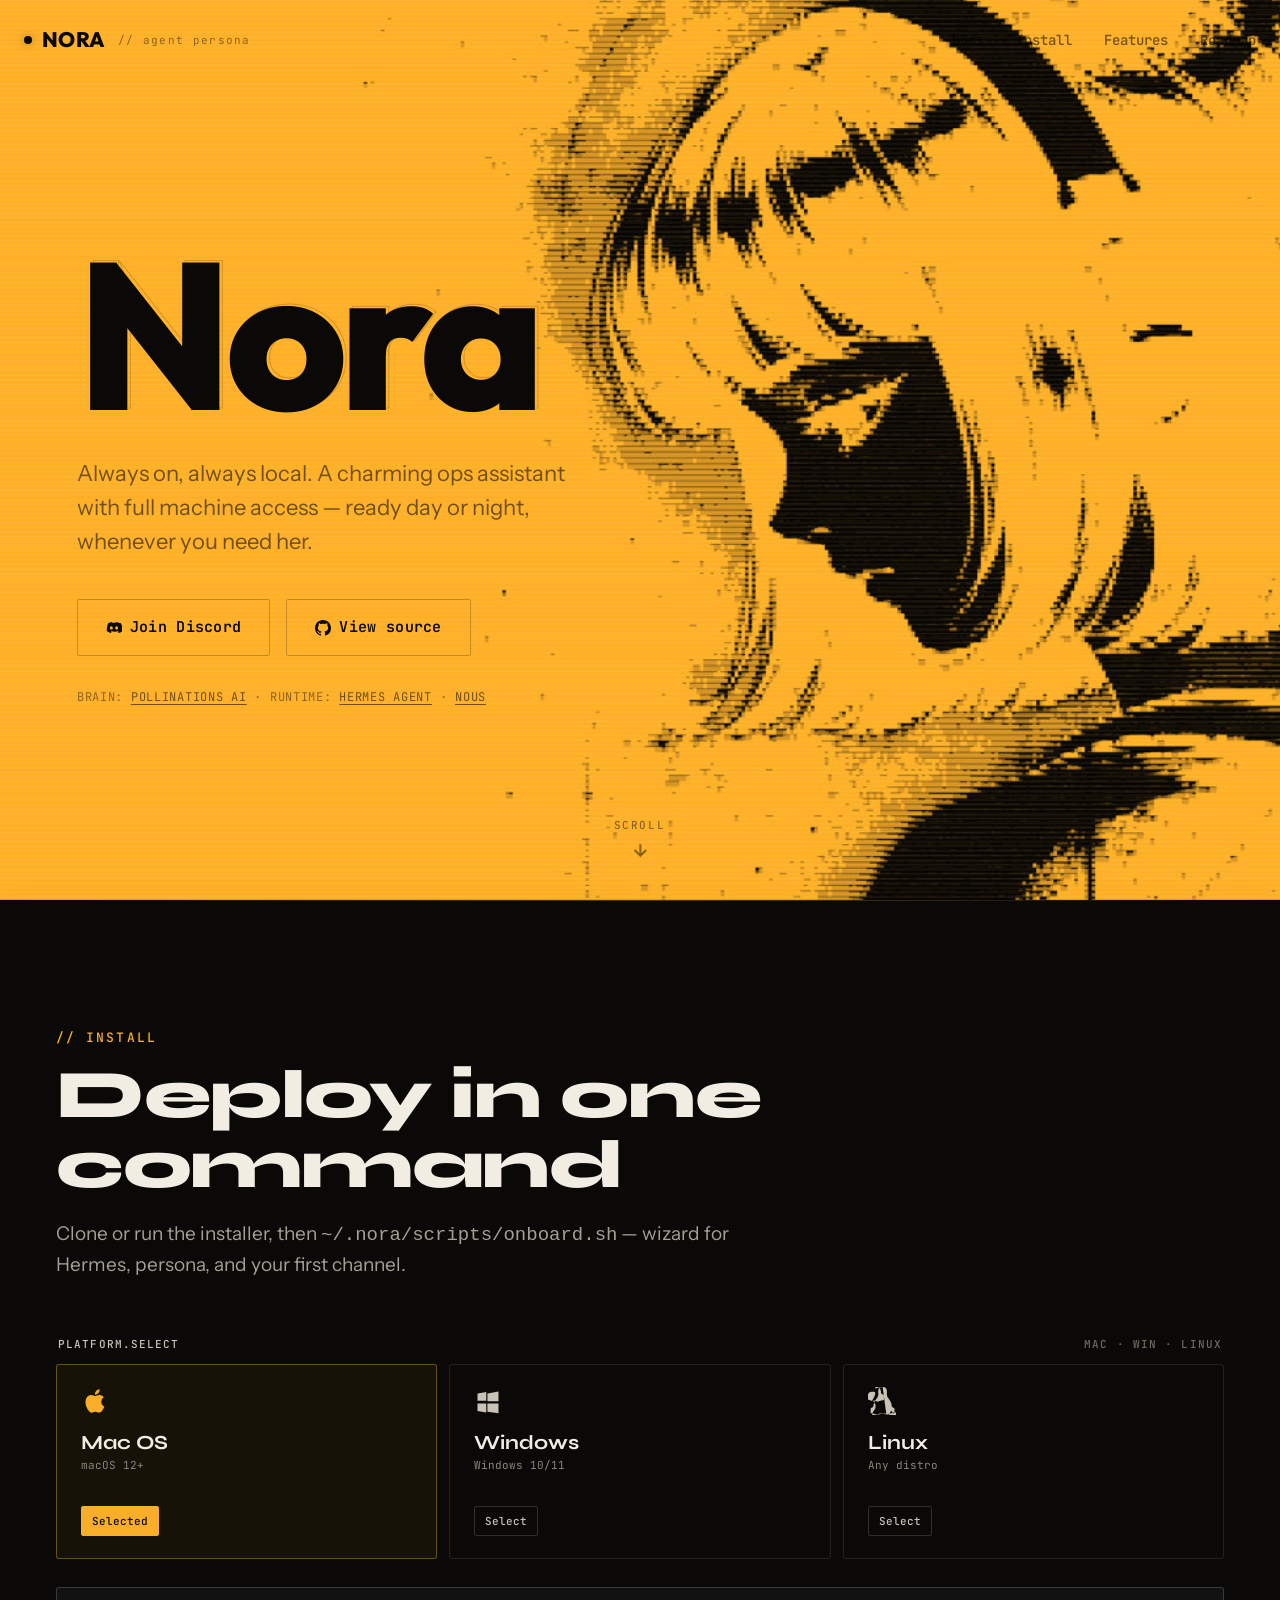
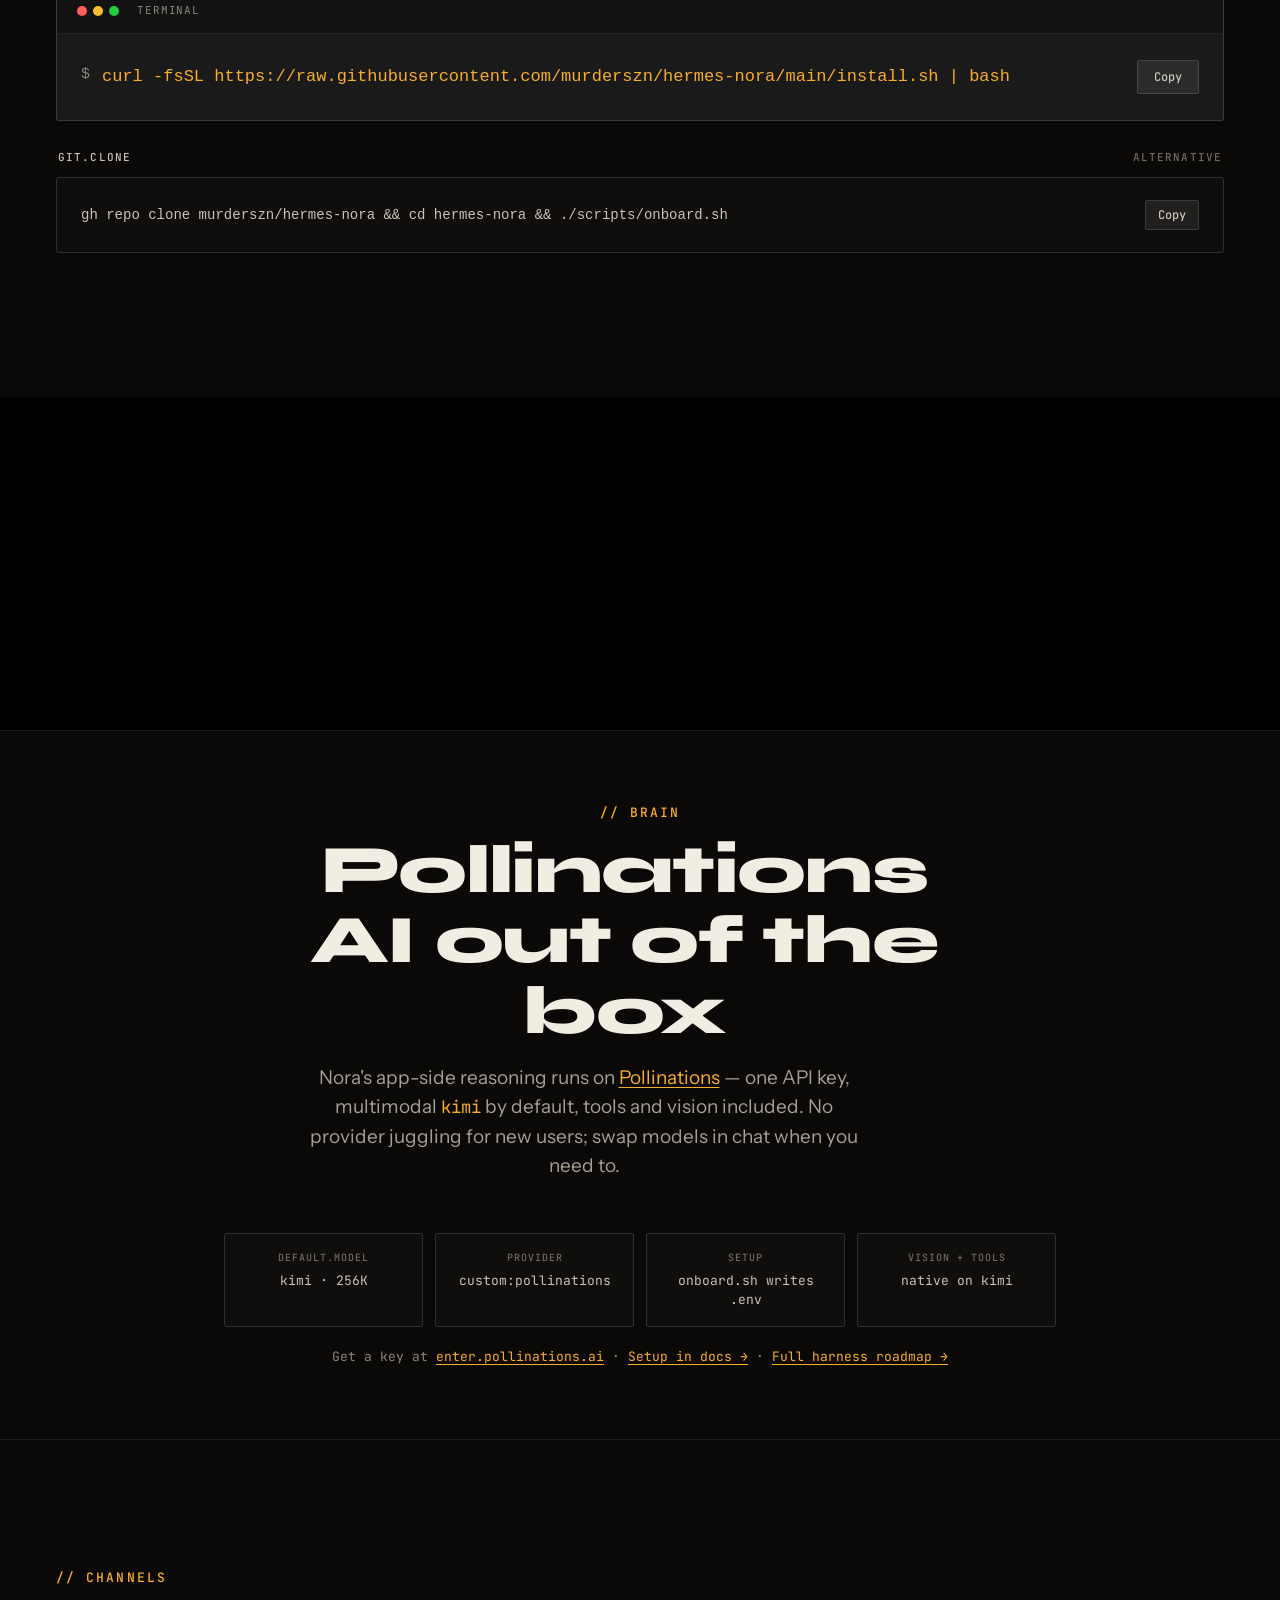
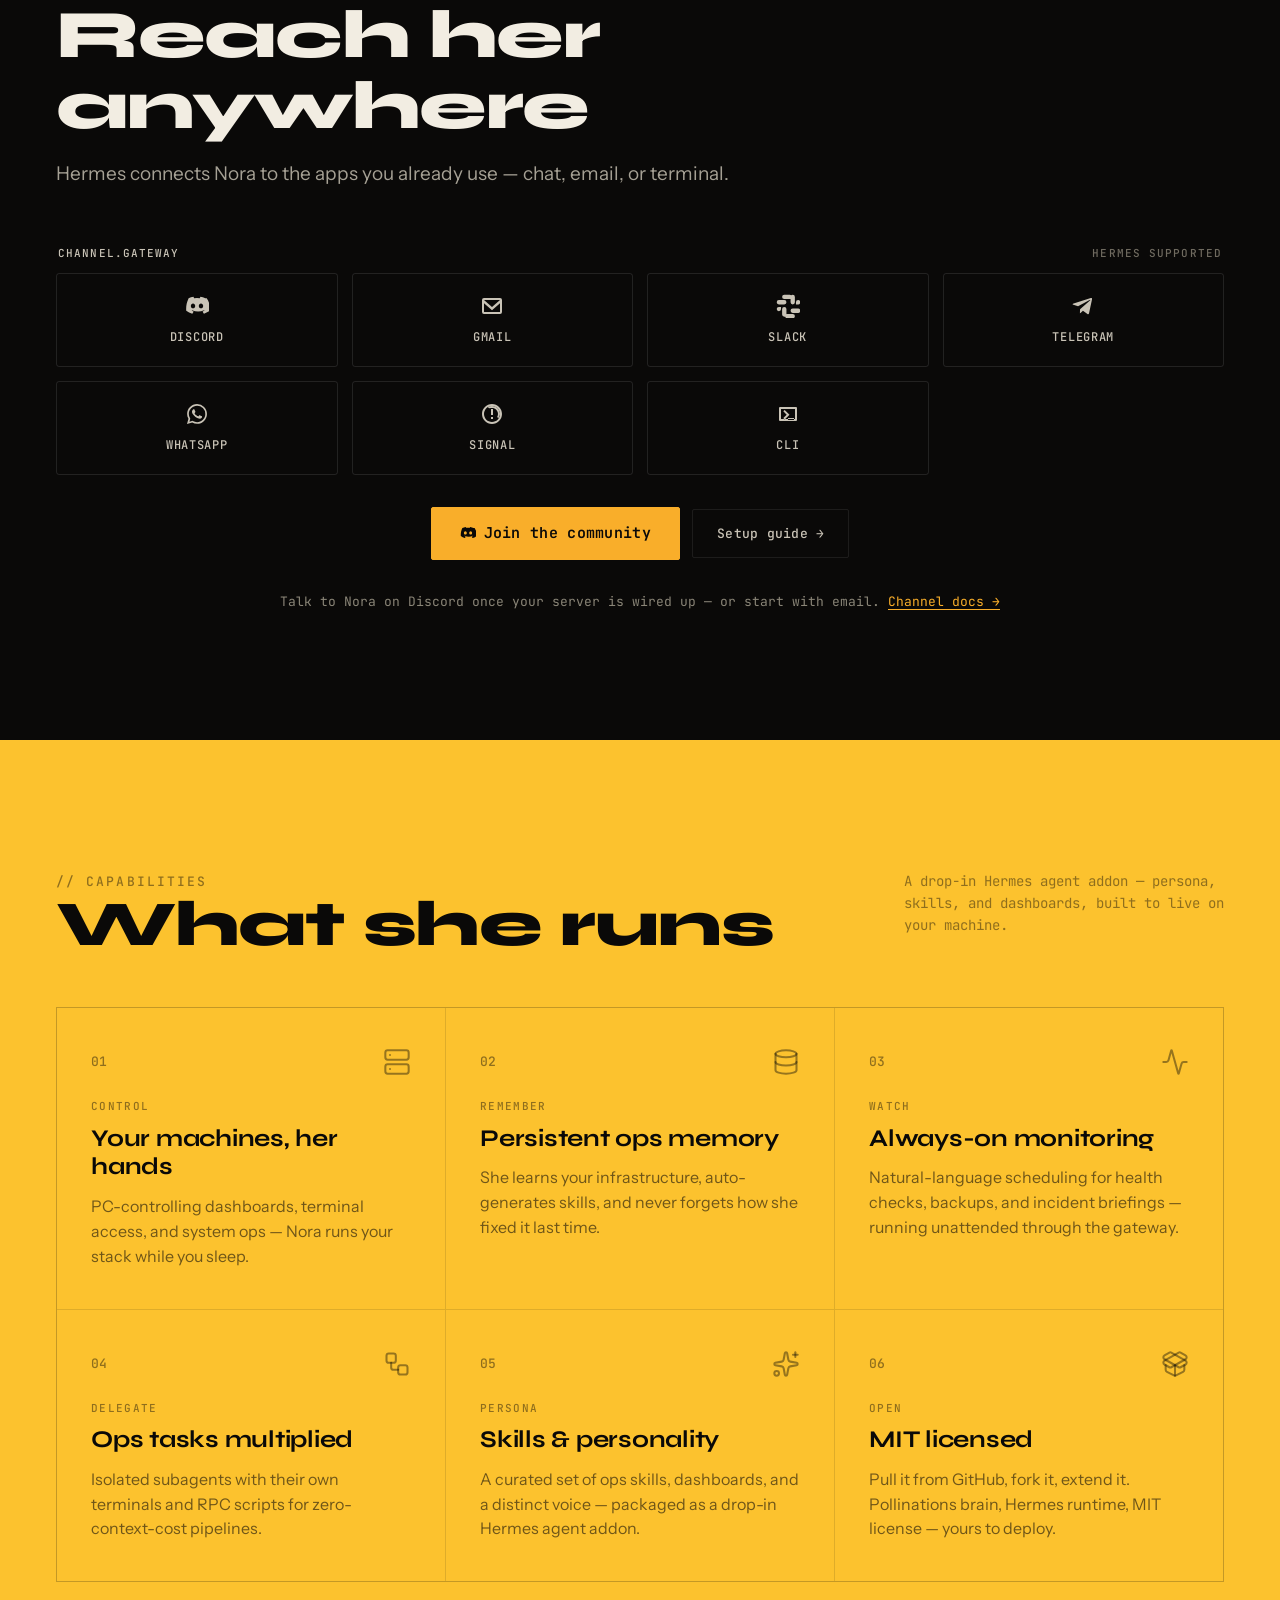
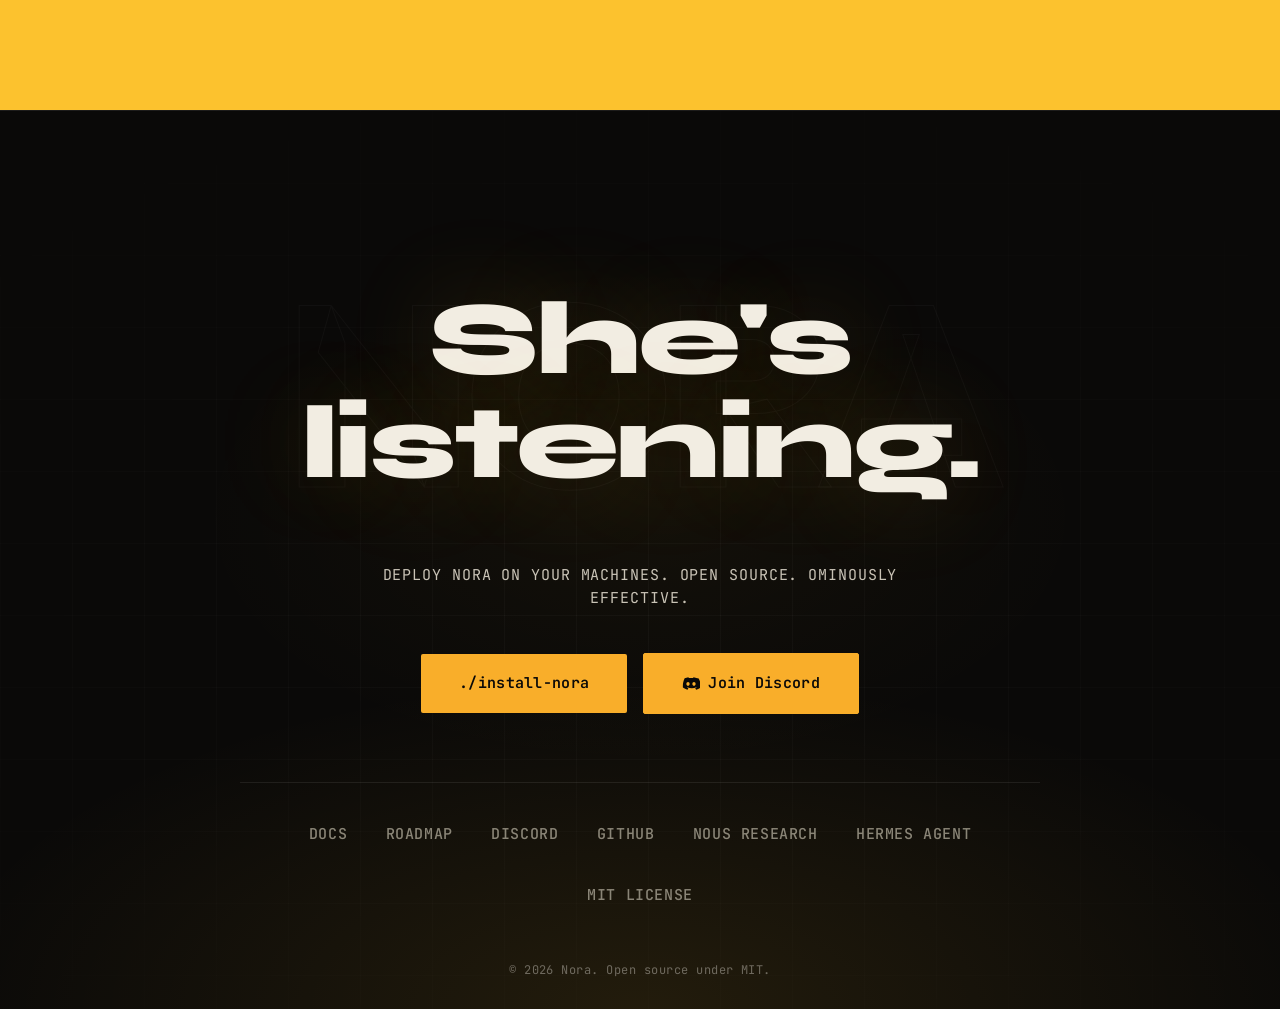
==== website/index.html @ cd7619df "Capabilities: drop panel header, add Lucide icons Remove capability.matrix chrome bar; show feature " ====
<!DOCTYPE html>
<html lang="en" id="top">
<head>
  <meta charset="UTF-8">
  <meta name="viewport" content="width=device-width, initial-scale=1.0">
  <title>Nora | Hermes Agent Ops Persona</title>
  <meta name="description" content="Nora — a charming, always-on Hermes agent persona with local machine access, ops tools, and skills. MIT licensed.">
  <meta name="keywords" content="Nora, Hermes Agent, AI agent, ops assistant, local AI, Nous Research, machine control, MIT open source">
  <meta name="author" content="Nora">
  <meta name="robots" content="index, follow">
  <meta name="theme-color" content="#fcc22e">
  <link rel="canonical" href="https://murderszn.github.io/hermes-nora/">
  <meta property="og:title" content="Nora | Hermes Agent Ops Persona">
  <meta property="og:description" content="Always on, always local. A charming ops assistant with full machine access — ready day or night.">
  <meta property="og:type" content="website">
  <meta property="og:url" content="https://murderszn.github.io/hermes-nora/">
  <meta property="og:site_name" content="Nora">
  <meta property="og:locale" content="en_US">
  <meta property="og:image" content="https://murderszn.github.io/hermes-nora/public/hero-bg.jpg">
  <meta name="twitter:card" content="summary_large_image">
  <meta name="twitter:title" content="Nora | Hermes Agent Ops Persona">
  <meta name="twitter:description" content="Always on, always local. A charming Hermes agent addon with full machine access. MIT licensed.">
  <meta name="twitter:image" content="https://murderszn.github.io/hermes-nora/public/hero-bg.jpg">
  <link rel="icon" href="public/favicon.svg" type="image/svg+xml">
  <link rel="apple-touch-icon" href="public/apple-touch-icon.png">
  <link rel="manifest" href="public/site.webmanifest">
  <link rel="preload" as="image" href="public/hero-bg.jpg">
  <link rel="preconnect" href="https://fonts.googleapis.com">
  <link rel="preconnect" href="https://fonts.gstatic.com" crossorigin>
  <link href="https://fonts.googleapis.com/css2?family=Instrument+Sans:wght@400;500;600;700&family=JetBrains+Mono:wght@400;500;600&family=Outfit:wght@700;800&family=Syne:wght@700;800&display=swap" rel="stylesheet">
  <link rel="stylesheet" href="styles.css?v=33">
  <script type="application/ld+json">
  {
    "@context": "https://schema.org",
    "@type": "SoftwareApplication",
    "name": "Nora",
    "applicationCategory": "DeveloperApplication",
    "operatingSystem": "macOS, Windows, Linux",
    "description": "A charming, always-on Hermes agent persona with local machine access, ops tools, and skills.",
    "url": "https://murderszn.github.io/hermes-nora/",
    "image": "https://murderszn.github.io/hermes-nora/public/hero-bg.jpg",
    "license": "https://opensource.org/licenses/MIT",
    "offers": { "@type": "Offer", "price": "0", "priceCurrency": "USD" }
  }
  </script>
</head>
<body>
  <svg xmlns="http://www.w3.org/2000/svg" style="display:none" aria-hidden="true">
    <symbol id="icon-discord" viewBox="0 0 24 24"><path fill="currentColor" d="M20.32 4.37a19.8 19.8 0 0 0-4.93-1.52.07.07 0 0 0-.07.04c-.21.38-.45.88-.62 1.27a18.3 18.3 0 0 0-5.5 0 12.6 12.6 0 0 0-.63-1.27.08.08 0 0 0-.07-.04 19.7 19.7 0 0 0-4.93 1.52.07.07 0 0 0-.03.03C1.45 8.55.98 12.58 1.21 16.57a.08.08 0 0 0 .03.06 19.9 19.9 0 0 0 5.99 3.03.08.08 0 0 0 .08-.03c.46-.63.87-1.3 1.22-2a.08.08 0 0 0-.04-.11 13.1 13.1 0 0 1-1.87-.9.08.08 0 0 1-.01-.13c.13-.1.26-.2.38-.3a.08.08 0 0 1 .08-.01c3.93 1.8 8.18 1.8 12.07 0a.08.08 0 0 1 .08.01c.12.1.25.2.38.3a.08.08 0 0 1-.01.12 12.3 12.3 0 0 1-1.88.91.08.08 0 0 0-.03.11c.35.7.76 1.36 1.22 2a.08.08 0 0 0 .08.03 19.8 19.8 0 0 0 6-3.03.08.08 0 0 0 .03-.06c.28-4.67-.76-8.6-3.16-12.17a.06.06 0 0 0-.03-.03zM8.02 14.33c-1.18 0-2.16-1.08-2.16-2.42 0-1.33.96-2.42 2.16-2.42 1.21 0 2.18 1.1 2.16 2.42 0 1.34-.96 2.42-2.16 2.42zm7.97 0c-1.18 0-2.16-1.08-2.16-2.42 0-1.33.96-2.42 2.16-2.42 1.21 0 2.18 1.1 2.16 2.42 0 1.34-.95 2.42-2.16 2.42z"/></symbol>
    <symbol id="icon-gmail" viewBox="0 0 24 24"><path fill="currentColor" d="M4 4h16a2 2 0 0 1 2 2v12a2 2 0 0 1-2 2H4a2 2 0 0 1-2-2V6a2 2 0 0 1 2-2zm0 2v.01L12 13l8-6.99V6H4zm16 12V9.25l-8 6.99-8-7V18h16z"/></symbol>
    <symbol id="icon-slack" viewBox="0 0 24 24"><path fill="currentColor" d="M5.04 15.12a2.16 2.16 0 0 1-2.16 2.16 2.16 2.16 0 0 1-2.16-2.16 2.16 2.16 0 0 1 2.16-2.16h2.16v2.16zm1.08 0a2.16 2.16 0 0 1 2.16-2.16 2.16 2.16 0 0 1 2.16 2.16v5.4a2.16 2.16 0 0 1-2.16 2.16 2.16 2.16 0 0 1-2.16-2.16v-5.4zM8.28 5.04a2.16 2.16 0 0 1-2.16-2.16A2.16 2.16 0 0 1 8.28.72h5.4a2.16 2.16 0 0 1 2.16 2.16 2.16 2.16 0 0 1-2.16 2.16H8.28zm0 1.08a2.16 2.16 0 0 1 2.16 2.16 2.16 2.16 0 0 1-2.16 2.16H2.88a2.16 2.16 0 0 1-2.16-2.16A2.16 2.16 0 0 1 2.88 6.12h5.4zm11.68 2.16a2.16 2.16 0 0 1 2.16-2.16 2.16 2.16 0 0 1 2.16 2.16 2.16 2.16 0 0 1-2.16 2.16h-2.16V8.28zm-1.08 0a2.16 2.16 0 0 1-2.16 2.16 2.16 2.16 0 0 1-2.16-2.16V2.88a2.16 2.16 0 0 1 2.16-2.16 2.16 2.16 0 0 1 2.16 2.16v5.4zm-2.16 11.68a2.16 2.16 0 0 1 2.16 2.16 2.16 2.16 0 0 1-2.16 2.16h-5.4a2.16 2.16 0 0 1-2.16-2.16 2.16 2.16 0 0 1 2.16-2.16h5.4zm0-1.08a2.16 2.16 0 0 1-2.16-2.16 2.16 2.16 0 0 1 2.16-2.16h5.4a2.16 2.16 0 0 1 2.16 2.16 2.16 2.16 0 0 1-2.16 2.16h-5.4z"/></symbol>
    <symbol id="icon-telegram" viewBox="0 0 24 24"><path fill="currentColor" d="M9.04 15.31 8.9 19.2c.46 0 .66-.2.9-.44l2.16-2.07 4.48 3.28c.82.45 1.4.21 1.6-.74l2.94-13.78h.01c.26-1.2-.43-1.67-1.2-1.38L2.6 9.44c-1.17.46-1.15 1.12-.2 1.42l4.66 1.46L18.6 6.1c.56-.37 1.07-.16.65.21"/></symbol>
    <symbol id="icon-whatsapp" viewBox="0 0 24 24"><path fill="currentColor" d="M12.04 2C6.58 2 2.13 6.45 2.13 11.91c0 1.75.46 3.45 1.33 4.95L2 22l5.25-1.38a9.9 9.9 0 0 0 4.79 1.22h.01c5.46 0 9.91-4.45 9.91-9.91 0-2.65-1.03-5.14-2.9-7.01A9.8 9.8 0 0 0 12.04 2zm0 18.16h-.01a8.2 8.2 0 0 1-4.16-1.14l-.3-.18-3.12.82.83-3.04-.2-.31a8.18 8.18 0 0 1-1.26-4.38c0-4.54 3.7-8.24 8.24-8.24 2.2 0 4.27.86 5.82 2.41a8.17 8.17 0 0 1 2.41 5.83c0 4.54-3.7 8.24-8.25 8.24zm4.52-6.16c-.25-.12-1.47-.72-1.69-.8-.23-.08-.39-.12-.56.12-.17.25-.64.8-.78.96-.14.17-.29.19-.54.06-.25-.12-1.05-.39-1.99-1.23-.74-.66-1.23-1.47-1.38-1.72-.14-.25-.02-.39.11-.51.11-.11.25-.29.37-.43.12-.14.17-.25.25-.41.08-.17.04-.31-.02-.43-.06-.12-.56-1.35-.77-1.84-.2-.48-.41-.42-.56-.43h-.48c-.17 0-.43.06-.66.31-.23.25-.87.85-.87 2.07 0 1.22.89 2.4 1.01 2.56.12.17 1.75 2.67 4.23 3.74.59.26 1.05.41 1.41.52.59.19 1.13.16 1.56.1.48-.07 1.47-.6 1.67-1.18.21-.58.21-1.07.14-1.18-.06-.1-.23-.16-.48-.28z"/></symbol>
    <symbol id="icon-signal" viewBox="0 0 24 24"><path fill="currentColor" d="M12 2C6.48 2 2 6.48 2 12s4.48 10 10 10 10-4.48 10-10S17.52 2 12 2zm0 18c-4.41 0-8-3.59-8-8s3.59-8 8-8 8 3.59 8 8-3.59 8-8 8zm-1-13h2v6h-2zm0 8h2v2h-2z"/><path fill="currentColor" d="M12 4c-1.5 0-2.9.45-4.07 1.23l1.14 1.14A6 6 0 0 1 12 6c3.31 0 6 2.69 6 6 0 1.09-.29 2.11-.8 3l1.13 1.13A7.96 7.96 0 0 0 20 12c0-4.41-3.59-8-8-8z"/></symbol>
    <symbol id="icon-cli" viewBox="0 0 24 24"><path fill="currentColor" d="M4 5h16a1 1 0 0 1 1 1v12a1 1 0 0 1-1 1H4a1 1 0 0 1-1-1V6a1 1 0 0 1 1-1zm1 2v10h14V7H5zm2.3 2.3 3.4 3.4-3.4 3.4 1.4 1.4 4.8-4.8-4.8-4.8-1.4 1.4zm4.7 6.7v2h6v-2h-6z"/></symbol>
    <!-- Capability icons: Lucide (ISC) https://lucide.dev -->
    <symbol id="icon-control" viewBox="0 0 24 24"><rect width="20" height="8" x="2" y="2" rx="2" ry="2"/><rect width="20" height="8" x="2" y="14" rx="2" ry="2"/><line x1="6" x2="6.01" y1="6" y2="6"/><line x1="6" x2="6.01" y1="18" y2="18"/></symbol>
    <symbol id="icon-remember" viewBox="0 0 24 24"><ellipse cx="12" cy="5" rx="9" ry="3"/><path d="M3 5V19A9 3 0 0 0 21 19V5"/><path d="M3 12A9 3 0 0 0 21 12"/></symbol>
    <symbol id="icon-watch" viewBox="0 0 24 24"><path d="M22 12h-2.48a2 2 0 0 0-1.93 1.46l-2.35 8.36a.25.25 0 0 1-.48 0L9.24 2.18a.25.25 0 0 0-.48 0l-2.35 8.36A2 2 0 0 1 4.49 12H2"/></symbol>
    <symbol id="icon-delegate" viewBox="0 0 24 24"><rect width="8" height="8" x="3" y="3" rx="2"/><path d="M7 11v4a2 2 0 0 0 2 2h4"/><rect width="8" height="8" x="13" y="13" rx="2"/></symbol>
    <symbol id="icon-persona" viewBox="0 0 24 24"><path d="M11.017 2.814a1 1 0 0 1 1.966 0l1.051 5.558a2 2 0 0 0 1.594 1.594l5.558 1.051a1 1 0 0 1 0 1.966l-5.558 1.051a2 2 0 0 0-1.594 1.594l-1.051 5.558a1 1 0 0 1-1.966 0l-1.051-5.558a2 2 0 0 0-1.594-1.594l-5.558-1.051a1 1 0 0 1 0-1.966l5.558-1.051a2 2 0 0 0 1.594-1.594z"/><path d="M20 2v4"/><path d="M22 4h-4"/><circle cx="4" cy="20" r="2"/></symbol>
    <symbol id="icon-open" viewBox="0 0 24 24"><path d="M12 22v-9"/><path d="M15.17 2.21a1.67 1.67 0 0 1 1.63 0L21 4.57a1.93 1.93 0 0 1 0 3.36L8.82 14.79a1.655 1.655 0 0 1-1.64 0L3 12.43a1.93 1.93 0 0 1 0-3.36z"/><path d="M20 13v3.87a2.06 2.06 0 0 1-1.11 1.83l-6 3.08a1.93 1.93 0 0 1-1.78 0l-6-3.08A2.06 2.06 0 0 1 4 16.87V13"/><path d="M21 12.43a1.93 1.93 0 0 0 0-3.36L8.83 2.2a1.64 1.64 0 0 0-1.63 0L3 4.57a1.93 1.93 0 0 0 0 3.36l12.18 6.86a1.636 1.636 0 0 0 1.63 0z"/></symbol>
  </svg>

  <a href="#install" class="skip-link">Skip to install</a>

  <div class="scroll-progress" id="scroll-progress" aria-hidden="true"></div>

  <nav class="nav" id="nav">
    <a href="#top" class="nav-logo" aria-label="Nora — back to top">
      <span class="nav-logo-dot" aria-hidden="true"></span>
      <span class="nav-logo-text">NORA</span>
      <span class="nav-logo-sub">// agent persona</span>
    </a>
    <div class="nav-links">
      <a href="docs.html">Docs</a>
      <a href="#install" data-scroll-target="install">Install</a>
      <a href="#features" data-scroll-target="features">Features</a>
      <a href="roadmap.html">Roadmap</a>
    </div>
  </nav>

  <div class="scroll-spacer" id="scroll-spacer" aria-hidden="true"></div>

  <div class="overlay" id="overlay">
    <div class="overlay-bg" id="overlay-bg" aria-hidden="true"></div>
    <header class="hero">
      <div class="hero-content">
        <h1 class="hero-title">
          <span class="hero-title-ghost" aria-hidden="true">Nora</span>
          <span class="hero-title-text">Nora</span>
        </h1>
        <p class="hero-tagline">
          Always on, always local. A charming ops assistant with full
          machine access — ready day or night, whenever you need her.
        </p>
        <div class="hero-actions">
          <a href="#" data-discord-link class="btn btn-hero-outline btn-mono" target="_blank" rel="noopener">
            <svg width="16" height="16" fill="currentColor" aria-hidden="true"><use href="#icon-discord"/></svg>
            Join Discord
          </a>
          <a href="https://github.com/murderszn/hermes-nora" class="btn btn-hero-outline btn-mono" target="_blank" rel="noopener">
            <svg width="16" height="16" viewBox="0 0 24 24" fill="currentColor" aria-hidden="true"><path d="M12 0C5.37 0 0 5.37 0 12c0 5.31 3.435 9.795 8.205 11.385.6.105.825-.255.825-.57 0-.285-.015-1.23-.015-2.235-3.015.555-3.795-.735-4.035-1.41-.135-.345-.72-1.41-1.23-1.695-.42-.225-1.02-.78-.015-.795.945-.015 1.62.87 1.845 1.23 1.08 1.815 2.805 1.305 3.495.99.105-.78.42-1.305.765-1.605-2.67-.3-5.46-1.335-5.46-5.925 0-1.305.465-2.385 1.23-3.225-.12-.3-.54-1.53.12-3.18 0 0 1.005-.315 3.3 1.23.96-.27 1.98-.405 3-.405s2.04.135 3 .405c2.295-1.56 3.3-1.23 3.3-1.23.66 1.65.24 2.88.12 3.18.765.84 1.23 1.905 1.23 3.225 0 4.605-2.805 5.625-5.475 5.925.435.375.81 1.095.81 2.22 0 1.605-.015 2.895-.015 3.3 0 .315.225.69.825.57A12.02 12.02 0 0024 12c0-6.63-5.37-12-12-12z"/></svg>
            View source
          </a>
        </div>
        <p class="hero-powered">BRAIN: <a href="https://enter.pollinations.ai" target="_blank" rel="noopener">POLLINATIONS AI</a> · RUNTIME: <a href="https://hermes-agent.nousresearch.com" target="_blank" rel="noopener">HERMES AGENT</a> · <a href="https://nousresearch.com" target="_blank" rel="noopener">NOUS</a></p>
      </div>
    </header>

    <button class="scroll-cue" id="scroll-cue" aria-label="Scroll to install">
      <span class="scroll-cue-text">Scroll</span>
      <svg class="scroll-cue-arrow" width="20" height="20" viewBox="0 0 24 24" fill="none" stroke="currentColor" stroke-width="2.5" aria-hidden="true"><path d="M12 5v14M5 12l7 7 7-7"/></svg>
    </button>

    <div class="overlay-edge" aria-hidden="true"></div>
  </div>

  <main class="under-page" id="under-page">
    <section id="install" class="install">
      <div class="install-inner reveal-on-scroll">
        <header class="install-header">
          <div class="section-label">// INSTALL</div>
          <h2 class="section-title">Deploy in one command</h2>
          <p class="section-desc">Clone or run the installer, then <code class="docs-inline-code">~/.nora/scripts/onboard.sh</code> — wizard for Hermes, persona, and your first channel.</p>
        </header>

        <div class="install-stack">
          <div class="install-group">
            <div class="install-group-label">
              <span>platform.select</span>
              <span>mac · win · linux</span>
            </div>
            <div class="platform-list" role="radiogroup" aria-label="Choose your platform">
          <article class="platform-card active" data-platform="mac" role="radio" aria-checked="true" tabindex="0">
            <div class="platform-icon">
              <svg viewBox="0 0 24 24" fill="currentColor" aria-hidden="true"><path d="M18.71 19.5c-.83 1.24-1.71 2.45-3.05 2.47-1.34.03-1.77-.79-3.29-.79-1.53 0-2 .77-3.27.82-1.31.05-2.3-1.32-3.14-2.53C4.25 17 2.94 12.45 4.7 9.39c.87-1.52 2.43-2.48 4.12-2.51 1.28-.02 2.5.87 3.29.87.78 0 2.26-1.07 3.8-.91.65.03 2.47.26 3.64 1.98-.09.06-2.17 1.28-2.15 3.81.03 3.02 2.65 4.03 2.68 4.04-.03.07-.42 1.44-1.38 2.83M13 3.5c.73-.83 1.94-1.46 2.94-1.5.13 1.17-.34 2.35-1.04 3.19-.69.85-1.83 1.51-2.95 1.42-.15-1.15.41-2.35 1.05-3.11z"/></svg>
            </div>
                <div class="platform-card-main">
                  <h3>Mac OS</h3>
                  <span class="platform-meta">macOS 12+</span>
                </div>
                <span class="platform-select" aria-pressed="true">Selected</span>
              </article>

              <article class="platform-card" data-platform="windows" role="radio" aria-checked="false" tabindex="0">
            <div class="platform-icon">
              <svg viewBox="0 0 24 24" fill="currentColor" aria-hidden="true"><path d="M3 5.5L10.5 4.2v7.6H3V5.5zm8.5 0L21 3.8v8.4h-9.5V5.5zM3 14.2h7.5v7.6L3 20.5V14.2zm8.5 0H21v8.4l-9.5-1.4V14.2z"/></svg>
            </div>
                <div class="platform-card-main">
                  <h3>Windows</h3>
                  <span class="platform-meta">Windows 10/11</span>
                </div>
                <span class="platform-select" aria-pressed="false">Select</span>
              </article>

              <article class="platform-card" data-platform="linux" role="radio" aria-checked="false" tabindex="0">
            <div class="platform-icon">
              <svg viewBox="0 0 24 24" fill="currentColor" aria-hidden="true"><path d="M12.504 0c-.155 0-.315.008-.48.021-4.226.333-3.105 4.807-3.17 6.298-.076 1.092-.3 1.953-1.05 3.02-.885 1.051-2.127 2.75-2.716 4.521-.278.832-.41 1.684-.287 2.489a.424.424 0 00-.11.135c-.26.268-.45.6-.663.839-.199.199-.485.267-.797.4-.313.136-.658.269-.864.68-.09.189-.136.394-.132.602 0 .199.027.4.055.536.058.399.116.728.04.97-.249.68-.28 1.145-.106 1.484.174.334.535.47.94.601.81.2 1.91.135 2.774.6.926.466 1.866.67 2.616.47.526-.116.97-.464 1.208-.946.587-.003 1.23-.269 2.26-.334.699-.058 1.574.27 2.14.501a2.47 2.47 0 00.66.217c.8.19 1.365.764 1.552 1.64.15.694.096 1.419-.044 2.06-.073.328-.17.675-.283.962-.113.287-.246.536-.38.715-.476.719-1.165 1.13-1.9 1.378-.733.248-1.55.343-2.387.343-1.637 0-3.338-.49-4.747-1.388-1.41-.898-2.458-2.188-2.85-3.643-.22-.853-.19-1.758.056-2.612.246-.854.686-1.638 1.24-2.312-.003-.003-.003-.006-.003-.009 0-.003 0-.006.003-.009.554-.674.994-1.458 1.24-2.312.246-.854.276-1.759.056-2.612-.392-1.455-1.44-2.745-2.85-3.643C7.838 4.49 6.137 4 4.5 4c-.837 0-1.654.095-2.387.343-.735.248-1.424.659-1.9 1.378-.134.179-.267.428-.38.715-.113.287-.21.634-.283.962-.14.641-.194 1.366-.044 2.06.187.876.752 1.45 1.552 1.64.22.052.45.12.66.217.566.231 1.441.559 2.14.501 1.03-.065 1.673-.331 2.26-.334.238.482.682.83 1.208.946.75.2 1.69-.004 2.616-.47.864-.465 1.964-.4 2.774-.6.405-.131.766-.267.94-.601.174-.339.143-.804-.106-1.484-.076-.242-.018-.571.04-.97.028-.136.055-.337.055-.536-.004-.208-.042-.413-.132-.602-.206-.411-.551-.544-.864-.68-.312-.133-.598-.201-.797-.4-.213-.239-.403-.571-.663-.839a.424.424 0 00-.11-.135c.123-.805-.009-1.657-.287-2.489-.589-1.771-1.831-3.47-2.716-4.521-.75-1.067-.974-1.928-1.05-3.02C5.405 4.807 6.526.333 10.752.021 10.917.008 11.077 0 11.232 0h1.272c.155 0 .315.008.48.021 4.226.333 3.105 4.807 3.17 6.298.076 1.092.3 1.953 1.05 3.02.885 1.051 2.127 2.75 2.716 4.521.278.832.41 1.684.287 2.489a.424.424 0 00.11.135c.26.268.45.6.663.839.199.199.485.267.797.4.313.136.658.269.864.68.09.189.136.394.132.602 0 .199-.027.4-.055.536-.058.399-.116.728-.04.97.249.68.28 1.145.106 1.484-.174.334-.535.47-.94.601-.81.2-1.91.135-2.774.6-.926.466-1.866.67-2.616.47-.526-.116-.97-.464-1.208-.946-.587-.003-1.23-.269-2.26-.334-.699-.058-1.574.27-2.14.501a2.47 2.47 0 00-.66.217c-.8.19-1.365.764-1.552 1.64-.15.694-.096 1.419.044 2.06.073.328.17.675.283.962.113.287.246.536.38.715.476.719 1.165 1.13 1.9 1.378.733.248 1.55.343 2.387.343 1.637 0 3.338-.49 4.747-1.388 1.41-.898 2.458-2.188 2.85-3.643.22-.853.19-1.758-.056-2.612-.246-.854-.686-1.638-1.24-2.312.003.003.003.006.003.009 0 .003 0 .006-.003.009-.554.674-.994 1.458-1.24 2.312-.246.854-.276 1.759-.056 2.612.392 1.455 1.44 2.745 2.85 3.643 1.409.898 3.11 1.388 4.747 1.388.837 0 1.654-.095 2.387-.343.735-.248 1.424-.659 1.9-1.378.134-.179.267-.428.38-.715.113-.287.21-.634.283-.962.14-.641.194-1.366.044-2.06-.187-.876-.752-1.45-1.552-1.64a2.47 2.47 0 00-.66-.217c-.566-.231-1.441-.559-2.14-.501-1.03.065-1.673.331-2.26.334-.238-.482-.682-.83-1.208-.946-.75-.2-1.69.004-2.616.47-.864.465-1.964.4-2.774.6-.405.131-.766.267-.94.601-.174.339-.143.804.106 1.484.076.242.018.571-.04.97-.028.136-.055.337-.055.536.004.208.042.413.132.602.206.411.551.544.864.68.312.133.598.201.797.4.213.239.403.571.663.839a.424.424 0 00.11.135c-.123.805.009 1.657.287 2.489.589 1.771 1.831 3.47 2.716 4.521.75 1.067.974 1.928 1.05 3.02.065 1.491-1.056 5.965-3.17 6.298-.165.013-.325.021-.48.021h-1.272z"/></svg>
            </div>
                <div class="platform-card-main">
                  <h3>Linux</h3>
                  <span class="platform-meta">Any distro</span>
                </div>
                <span class="platform-select" aria-pressed="false">Select</span>
              </article>
            </div>
          </div>

        <div class="terminal-block">
          <div class="terminal-header">
            <span class="terminal-dot"></span>
            <span class="terminal-dot"></span>
            <span class="terminal-dot"></span>
            <span class="terminal-label">Terminal</span>
          </div>
          <div class="terminal-body">
            <div class="command-panel active" id="cmd-mac">
              <div class="command-line">
                <span class="prompt" aria-hidden="true">$</span>
                <code class="install-command">curl -fsSL https://raw.githubusercontent.com/murderszn/hermes-nora/main/install.sh | bash</code>
              </div>
              <button class="copy-btn" data-copy="curl -fsSL https://raw.githubusercontent.com/murderszn/hermes-nora/main/install.sh | bash" aria-label="Copy command">
                <span class="copy-text" aria-live="polite">Copy</span>
              </button>
            </div>
            <div class="command-panel" id="cmd-windows">
              <div class="command-line">
                <span class="prompt" aria-hidden="true">PS&gt;</span>
                <code class="install-command">irm https://raw.githubusercontent.com/murderszn/hermes-nora/main/install.ps1 | iex</code>
              </div>
              <button class="copy-btn" data-copy="irm https://raw.githubusercontent.com/murderszn/hermes-nora/main/install.ps1 | iex" aria-label="Copy command">
                <span class="copy-text" aria-live="polite">Copy</span>
              </button>
            </div>
            <div class="command-panel" id="cmd-linux">
              <div class="command-line">
                <span class="prompt" aria-hidden="true">$</span>
                <code class="install-command">curl -fsSL https://raw.githubusercontent.com/murderszn/hermes-nora/main/install.sh | bash</code>
              </div>
              <button class="copy-btn" data-copy="curl -fsSL https://raw.githubusercontent.com/murderszn/hermes-nora/main/install.sh | bash" aria-label="Copy command">
                <span class="copy-text" aria-live="polite">Copy</span>
              </button>
            </div>
          </div>
        </div>

          <div class="install-group">
            <div class="install-group-label">
              <span>git.clone</span>
              <span>alternative</span>
            </div>
            <div class="gh-command">
              <code>gh repo clone murderszn/hermes-nora && cd hermes-nora && ./scripts/onboard.sh</code>
              <button class="copy-btn copy-btn-sm" data-copy="gh repo clone murderszn/hermes-nora && cd hermes-nora && ./scripts/onboard.sh" aria-label="Copy command">
                <span class="copy-text" aria-live="polite">Copy</span>
              </button>
            </div>
          </div>
        </div>
      </div>
    </section>

    <div class="shader-banner" aria-hidden="true">
      <canvas class="shader-banner-canvas"></canvas>
    </div>

    <section id="brain" class="brain">
      <div class="brain-inner reveal-on-scroll">
        <header class="brain-header">
          <div class="section-label">// BRAIN</div>
          <h2 class="section-title section-title--brain">Pollinations AI out of the box</h2>
          <p class="section-desc section-desc--brain">
            Nora's app-side reasoning runs on <a href="https://enter.pollinations.ai" target="_blank" rel="noopener">Pollinations</a> —
            one API key, multimodal <code class="inline-code">kimi</code> by default, tools and vision included.
            No provider juggling for new users; swap models in chat when you need to.
          </p>
        </header>
        <div class="brain-grid" role="list">
          <div class="brain-item" role="listitem">
            <span class="brain-item-label">default.model</span>
            <span class="brain-item-value">kimi · 256K</span>
          </div>
          <div class="brain-item" role="listitem">
            <span class="brain-item-label">provider</span>
            <span class="brain-item-value">custom:pollinations</span>
          </div>
          <div class="brain-item" role="listitem">
            <span class="brain-item-label">setup</span>
            <span class="brain-item-value">onboard.sh writes .env</span>
          </div>
          <div class="brain-item" role="listitem">
            <span class="brain-item-label">vision + tools</span>
            <span class="brain-item-value">native on kimi</span>
          </div>
        </div>
        <p class="brain-note">Get a key at <a href="https://enter.pollinations.ai" target="_blank" rel="noopener">enter.pollinations.ai</a> · <a href="docs.html#pollinations">Setup in docs →</a> · <a href="roadmap.html#harness">Full harness roadmap →</a></p>
      </div>
    </section>

    <section id="channels" class="channels">
      <div class="channels-inner reveal-on-scroll">
        <header class="channels-header">
          <div class="section-label">// CHANNELS</div>
          <h2 class="section-title section-title--channels">Reach her anywhere</h2>
          <p class="section-desc section-desc--channels">Hermes connects Nora to the apps you already use — chat, email, or terminal.</p>
        </header>

        <div class="channels-body">
          <div class="install-group-label channels-group-label">
            <span>channel.gateway</span>
            <span>hermes supported</span>
          </div>

          <div class="channel-grid" role="list">
            <a href="#" data-discord-link class="channel-item channel-item--link" role="listitem" target="_blank" rel="noopener" aria-label="Join Nora on Discord">
              <svg class="channel-icon" width="20" height="20" aria-hidden="true"><use href="#icon-discord"/></svg>
              <span class="channel-name">Discord</span>
            </a>
            <div class="channel-item" role="listitem">
              <svg class="channel-icon" width="20" height="20" aria-hidden="true"><use href="#icon-gmail"/></svg>
              <span class="channel-name">Gmail</span>
            </div>
            <div class="channel-item" role="listitem">
              <svg class="channel-icon" width="20" height="20" aria-hidden="true"><use href="#icon-slack"/></svg>
              <span class="channel-name">Slack</span>
            </div>
            <div class="channel-item" role="listitem">
              <svg class="channel-icon" width="20" height="20" aria-hidden="true"><use href="#icon-telegram"/></svg>
              <span class="channel-name">Telegram</span>
            </div>
            <div class="channel-item" role="listitem">
              <svg class="channel-icon" width="20" height="20" aria-hidden="true"><use href="#icon-whatsapp"/></svg>
              <span class="channel-name">WhatsApp</span>
            </div>
            <div class="channel-item" role="listitem">
              <svg class="channel-icon" width="20" height="20" aria-hidden="true"><use href="#icon-signal"/></svg>
              <span class="channel-name">Signal</span>
            </div>
            <div class="channel-item" role="listitem">
              <svg class="channel-icon" width="20" height="20" aria-hidden="true"><use href="#icon-cli"/></svg>
              <span class="channel-name">CLI</span>
            </div>
          </div>

          <div class="channels-actions">
            <a href="#" data-discord-link class="btn btn-discord btn-mono" target="_blank" rel="noopener">
              <svg width="16" height="16" fill="currentColor" aria-hidden="true"><use href="#icon-discord"/></svg>
              Join the community
            </a>
            <a href="docs.html#channels" class="btn btn-discord-ghost btn-mono">Setup guide →</a>
          </div>
        </div>

        <p class="channels-note">Talk to Nora on Discord once your server is wired up — or start with email. <a href="docs.html#channels">Channel docs →</a></p>
      </div>
    </section>

    <section id="features" class="features">
      <div class="features-header reveal-on-scroll">
        <div class="features-header-main">
          <span class="section-label section-label--dark">// CAPABILITIES</span>
          <h2 class="features-title features-title--header">What she runs</h2>
        </div>
        <p class="features-header-aside">A drop-in Hermes agent addon — persona, skills, and dashboards, built to live on your machine.</p>
      </div>

      <div class="feature-grid">
        <article class="feature-card reveal-on-scroll">
          <div class="feature-card-head">
            <span class="feature-num">01</span>
            <svg class="feature-icon" viewBox="0 0 24 24" aria-hidden="true"><use href="#icon-control"/></svg>
          </div>
          <span class="feature-tag">CONTROL</span>
          <h3 class="feature-headline">Your machines, her hands</h3>
          <p class="feature-desc">PC-controlling dashboards, terminal access, and system ops — Nora runs your stack while you sleep.</p>
        </article>

        <article class="feature-card reveal-on-scroll">
          <div class="feature-card-head">
            <span class="feature-num">02</span>
            <svg class="feature-icon" viewBox="0 0 24 24" aria-hidden="true"><use href="#icon-remember"/></svg>
          </div>
          <span class="feature-tag">REMEMBER</span>
          <h3 class="feature-headline">Persistent ops memory</h3>
          <p class="feature-desc">She learns your infrastructure, auto-generates skills, and never forgets how she fixed it last time.</p>
        </article>

        <article class="feature-card reveal-on-scroll">
          <div class="feature-card-head">
            <span class="feature-num">03</span>
            <svg class="feature-icon" viewBox="0 0 24 24" aria-hidden="true"><use href="#icon-watch"/></svg>
          </div>
          <span class="feature-tag">WATCH</span>
          <h3 class="feature-headline">Always-on monitoring</h3>
          <p class="feature-desc">Natural-language scheduling for health checks, backups, and incident briefings — running unattended through the gateway.</p>
        </article>

        <article class="feature-card reveal-on-scroll">
          <div class="feature-card-head">
            <span class="feature-num">04</span>
            <svg class="feature-icon" viewBox="0 0 24 24" aria-hidden="true"><use href="#icon-delegate"/></svg>
          </div>
          <span class="feature-tag">DELEGATE</span>
          <h3 class="feature-headline">Ops tasks multiplied</h3>
          <p class="feature-desc">Isolated subagents with their own terminals and RPC scripts for zero-context-cost pipelines.</p>
        </article>

        <article class="feature-card reveal-on-scroll">
          <div class="feature-card-head">
            <span class="feature-num">05</span>
            <svg class="feature-icon" viewBox="0 0 24 24" aria-hidden="true"><use href="#icon-persona"/></svg>
          </div>
          <span class="feature-tag">PERSONA</span>
          <h3 class="feature-headline">Skills & personality</h3>
          <p class="feature-desc">A curated set of ops skills, dashboards, and a distinct voice — packaged as a drop-in Hermes agent addon.</p>
        </article>

        <article class="feature-card reveal-on-scroll">
          <div class="feature-card-head">
            <span class="feature-num">06</span>
            <svg class="feature-icon" viewBox="0 0 24 24" aria-hidden="true"><use href="#icon-open"/></svg>
          </div>
          <span class="feature-tag">OPEN</span>
          <h3 class="feature-headline">MIT licensed</h3>
          <p class="feature-desc">Pull it from GitHub, fork it, extend it. Pollinations brain, Hermes runtime, MIT license — yours to deploy.</p>
        </article>
      </div>
    </section>

    <footer class="footer reveal-on-scroll">
      <div class="footer-scene">
        <div class="footer-inner">
          <div class="footer-hero">
            <span class="footer-watermark" aria-hidden="true">NORA</span>
            <h2 class="footer-headline">She's listening.</h2>
          </div>
          <p class="footer-tagline">Deploy Nora on your machines. Open source. Ominously effective.</p>
          <div class="footer-actions">
            <a href="#install" class="btn btn-primary btn-lg btn-mono" data-scroll-target="install">./install-nora</a>
            <a href="#" data-discord-link class="btn btn-discord btn-lg btn-mono" target="_blank" rel="noopener">
              <svg width="18" height="18" fill="currentColor" aria-hidden="true"><use href="#icon-discord"/></svg>
              Join Discord
            </a>
          </div>
          <nav class="footer-links" aria-label="Footer">
            <a href="docs.html">Docs</a>
            <a href="roadmap.html">Roadmap</a>
            <a href="#" data-discord-link target="_blank" rel="noopener">Discord</a>
            <a href="https://github.com/murderszn/hermes-nora" target="_blank" rel="noopener">GitHub</a>
            <a href="https://nousresearch.com" target="_blank" rel="noopener">Nous Research</a>
            <a href="https://hermes-agent.nousresearch.com" target="_blank" rel="noopener">Hermes Agent</a>
            <a href="https://github.com/murderszn/hermes-nora/blob/main/LICENSE" target="_blank" rel="noopener">MIT License</a>
          </nav>
        </div>
        <p class="footer-copy">© 2026 Nora. Open source under MIT.</p>
      </div>
    </footer>
  </main>

  <script src="site-links.js"></script>
  <script src="shader-banner.js"></script>
  <script src="main.js"></script>
</body>
</html>
---- website/styles.css ----
*,
*::before,
*::after {
  box-sizing: border-box;
  margin: 0;
  padding: 0;
}

:root {
  --yellow: #f9ae2a;
  --yellow-bright: #fcc22e;
  --yellow-png: #fcc22e;
  --yellow-hover: #fcd956;
  --yellow-rgb: 252, 194, 46;
  --yellow-deep-rgb: 249, 174, 42;
  --black: #0a0908;
  --black-soft: #0f0e0c;
  --black-raised: #141210;
  --gray: #8a8577;
  --gray-muted: #6f6a5f;
  --gray-light: #c9c3b6;
  --white: #f2ede2;
  --text-on-dark: #f2ede2;
  --text-on-dark-muted: #a5a094;
  --text-on-yellow: #0a0908;
  --text-on-yellow-muted: rgba(10, 9, 8, 0.58);
  --text-on-yellow-subtle: rgba(10, 9, 8, 0.45);
  --border-dark: rgba(255, 255, 255, 0.08);
  --border-panel: rgba(255, 255, 255, 0.14);
  --border-yellow: rgba(10, 9, 8, 0.12);
  --accent-line: rgba(var(--yellow-rgb), 0.28);
  --radius-panel: 3px;
  --radius-box: 2px;
  --font-display: 'Syne', system-ui, sans-serif;
  --font-brand: 'Outfit', system-ui, sans-serif;
  --font-body: 'Instrument Sans', system-ui, sans-serif;
  --font-mono: 'JetBrains Mono', 'SF Mono', 'Fira Code', monospace;
  --nav-height: 80px;
  --page-max: 1280px;
  --section-pad-y: clamp(5rem, 10vw, 8.5rem);
  --section-pad-x: clamp(1.75rem, 5vw, 3.5rem);
}

@keyframes blink {
  0%, 100% { opacity: 1; }
  50% { opacity: 0.25; }
}

html {
  scroll-behavior: smooth;
  scroll-padding-top: calc(var(--nav-height) + 1rem);
}

body {
  font-family: var(--font-body);
  background: var(--black);
  color: var(--white);
  line-height: 1.5;
  -webkit-font-smoothing: antialiased;
  overflow-x: hidden;
  -webkit-tap-highlight-color: transparent;
}

.btn,
.platform-card,
.channel-item,
.scroll-cue {
  touch-action: manipulation;
}

a {
  color: inherit;
  text-decoration: none;
}

#install,
#channels,
#features {
  scroll-margin-top: calc(var(--nav-height) + 1rem);
}

/* Skip link */
.skip-link {
  position: fixed;
  top: -100%;
  left: 1rem;
  z-index: 300;
  padding: 0.75rem 1.25rem;
  background: var(--black);
  color: var(--yellow);
  font-size: 0.875rem;
  font-weight: 600;
  border-radius: 0 0 6px 6px;
  transition: top 0.2s;
}

.skip-link:focus {
  top: 0;
  outline: 2px solid var(--yellow);
  outline-offset: 2px;
}

/* Scroll progress */
.scroll-progress {
  position: fixed;
  top: 0;
  left: 0;
  right: 0;
  height: 2px;
  z-index: 250;
  background: rgba(var(--yellow-rgb), 0.15);
  transform-origin: left;
  transform: scaleX(0);
  pointer-events: none;
}

.scroll-progress::after {
  content: '';
  position: absolute;
  inset: 0;
  background: var(--yellow-bright);
}

/* Focus */
:focus-visible {
  outline: 2px solid var(--yellow);
  outline-offset: 3px;
}

.nav--light :focus-visible,
.hero :focus-visible {
  outline-color: var(--black);
}

/* Scroll driver */
.scroll-spacer {
  height: 100vh;
  height: 100dvh;
  pointer-events: none;
}

/* Overlay */
.overlay {
  position: fixed;
  top: 0;
  left: 0;
  right: 0;
  height: 100vh;
  height: 100dvh;
  z-index: 50;
  will-change: transform;
  overflow: hidden;
}

.overlay.is-revealed {
  pointer-events: none;
}

.overlay-bg {
  position: absolute;
  inset: -5% 0;
  background: var(--yellow-png) url('public/hero-bg.jpg') right center / cover no-repeat;
  will-change: transform;
}

.overlay-edge {
  position: absolute;
  bottom: 0;
  left: 0;
  right: 0;
  height: 1px;
  background: rgba(0, 0, 0, 0.12);
  box-shadow: 0 8px 32px rgba(0, 0, 0, 0.25);
}

/* Nav */
.nav {
  position: fixed;
  top: 0;
  left: 0;
  right: 0;
  z-index: 200;
  display: flex;
  align-items: center;
  justify-content: space-between;
  height: var(--nav-height);
  padding: env(safe-area-inset-top, 0) clamp(1.5rem, 4vw, 3rem) 0;
  padding-left: max(1.5rem, env(safe-area-inset-left));
  padding-right: max(1.5rem, env(safe-area-inset-right));
  transition: background 0.35s ease, backdrop-filter 0.35s ease, color 0.35s ease;
}

.nav--light {
  color: var(--black);
  background: transparent;
}

.nav--light .nav-links a {
  color: rgba(0, 0, 0, 0.55);
}

.nav--light .nav-links a:hover {
  color: var(--black);
}

.nav--dark {
  color: var(--white);
  background: rgba(10, 9, 8, 0.92);
  backdrop-filter: blur(12px);
  border-bottom: 1px solid rgba(255, 255, 255, 0.08);
}

.nav--dark .nav-links a {
  color: var(--gray-light);
}

.nav--dark .nav-links a:hover {
  color: var(--white);
}

.nav--yellow {
  color: var(--text-on-yellow);
  background: rgba(var(--yellow-rgb), 0.94);
  backdrop-filter: blur(12px);
  border-bottom: 1px solid var(--border-yellow);
}

.nav--yellow .nav-links a {
  color: rgba(0, 0, 0, 0.55);
}

.nav--yellow .nav-links a:hover {
  color: var(--black);
}

.nav-logo {
  display: flex;
  align-items: center;
  gap: 0.625rem;
  font-weight: 800;
  letter-spacing: 0.02em;
}

.nav-logo-dot {
  width: 8px;
  height: 8px;
  border-radius: 50%;
  background: var(--yellow-bright);
  box-shadow: 0 0 10px var(--yellow-bright);
  animation: blink 2.2s ease-in-out infinite;
  flex-shrink: 0;
}

.nav--light .nav-logo-dot {
  background: var(--black);
  box-shadow: 0 0 10px rgba(0, 0, 0, 0.35);
}

.nav--yellow .nav-logo-dot {
  background: var(--black);
  box-shadow: 0 0 10px rgba(0, 0, 0, 0.25);
}

.nav-logo-text {
  font-family: var(--font-brand);
  font-size: 1.3125rem;
  font-weight: 800;
  letter-spacing: 0.02em;
}

.nav-logo-sub {
  font-family: var(--font-mono);
  font-size: 0.6875rem;
  font-weight: 400;
  letter-spacing: 0.12em;
  color: var(--gray);
  margin-left: 0.125rem;
}

.nav--light .nav-logo-sub {
  color: rgba(0, 0, 0, 0.45);
}

.nav--yellow .nav-logo-sub {
  color: rgba(0, 0, 0, 0.45);
}

.nav-links {
  display: flex;
  align-items: center;
  gap: 2rem;
}

.nav-links a {
  font-family: var(--font-mono);
  font-size: 0.875rem;
  font-weight: 500;
  transition: color 0.2s;
}

.nav-active {
  color: var(--yellow) !important;
}

/* Hero */
.hero {
  position: relative;
  height: 100%;
  display: flex;
  align-items: center;
  z-index: 2;
}

.hero-content {
  max-width: 720px;
  padding: calc(var(--nav-height) + 3.5rem) clamp(1.75rem, 6vw, 5.5rem) 5.5rem;
  padding-left: max(clamp(1.5rem, 6vw, 5rem), env(safe-area-inset-left));
  color: var(--black);
  animation: hero-enter 1s cubic-bezier(0.22, 1, 0.36, 1) both;
}

@keyframes hero-enter {
  from {
    opacity: 0;
    transform: translateY(28px);
  }
  to {
    opacity: 1;
    transform: translateY(0);
  }
}

.hero-title {
  position: relative;
  display: inline-block;
  font-family: var(--font-brand);
  font-size: clamp(6rem, 17vw, 13rem);
  font-weight: 800;
  line-height: 0.88;
  letter-spacing: -0.035em;
  margin-bottom: 2rem;
}

.hero-title-ghost {
  position: absolute;
  inset: 0;
  color: transparent;
  -webkit-text-stroke: 1px rgba(10, 9, 8, 0.18);
  transform: translate(3px, -2px);
  pointer-events: none;
}

.hero-title-text {
  position: relative;
}

.hero-tagline {
  font-size: clamp(1.125rem, 2.8vw, 1.375rem);
  color: var(--text-on-yellow-muted);
  max-width: 520px;
  margin-bottom: 2.5rem;
  line-height: 1.55;
}

.hero-actions {
  display: flex;
  flex-wrap: wrap;
  gap: 1rem;
  margin-bottom: 2rem;
}

.hero-powered {
  font-family: var(--font-mono);
  font-size: 0.75rem;
  letter-spacing: 0.06em;
  text-transform: uppercase;
  color: var(--text-on-yellow-subtle);
}

.hero-powered a {
  color: var(--text-on-yellow-muted);
  text-decoration: underline;
  text-underline-offset: 3px;
  transition: color 0.2s;
}

.hero-powered a:hover {
  color: var(--black);
}

/* Scroll cue */
.scroll-cue {
  position: absolute;
  bottom: max(2.5rem, env(safe-area-inset-bottom));
  left: 50%;
  transform: translateX(-50%);
  z-index: 3;
  display: flex;
  flex-direction: column;
  align-items: center;
  gap: 0.5rem;
  background: none;
  border: none;
  cursor: pointer;
  color: rgba(0, 0, 0, 0.45);
  font-family: var(--font-mono);
  font-size: 0.6875rem;
  font-weight: 500;
  letter-spacing: 0.14em;
  text-transform: uppercase;
  transition: color 0.2s, opacity 0.4s;
  animation: cue-fade-in 1s ease 0.8s both;
}

.scroll-cue:hover {
  color: var(--black);
}

.scroll-cue.is-hidden {
  opacity: 0;
  pointer-events: none;
}

.scroll-cue-arrow {
  animation: cue-bounce 2s ease infinite;
}

@keyframes cue-fade-in {
  from { opacity: 0; transform: translateX(-50%) translateY(12px); }
  to { opacity: 1; transform: translateX(-50%) translateY(0); }
}

@keyframes cue-bounce {
  0%, 100% { transform: translateY(0); }
  50% { transform: translateY(6px); }
}

/* Buttons */
.btn {
  display: inline-flex;
  align-items: center;
  gap: 0.5rem;
  padding: 0.875rem 1.75rem;
  font-family: var(--font-body);
  font-size: 0.9375rem;
  font-weight: 600;
  border-radius: 6px;
  border: none;
  cursor: pointer;
  transition: background 0.2s, color 0.2s, border-color 0.2s;
}

@media (hover: hover) and (pointer: fine) {
  .btn:hover {
    transform: translateY(-1px);
  }
}

.btn-dark {
  background: var(--black);
  color: var(--yellow-bright);
}

.btn-dark:hover {
  background: #1a1a1a;
}

.btn-outline-dark {
  background: transparent;
  color: var(--black);
  border: 2px solid rgba(0, 0, 0, 0.25);
}

.btn-outline-dark:hover {
  border-color: var(--black);
  background: rgba(0, 0, 0, 0.06);
}

.btn-hero-primary {
  background: var(--black);
  color: var(--yellow-bright);
  border-radius: 2px;
  padding: 0.9375rem 1.625rem;
  font-size: 0.875rem;
}

.btn-hero-primary:hover {
  background: #1a1a1a;
}

.btn-hero-outline {
  background: transparent;
  color: var(--black);
  border: 1px solid rgba(0, 0, 0, 0.22);
  border-radius: 2px;
  padding: 1rem 1.75rem;
  font-size: 0.9375rem;
}

.btn-hero-outline:hover {
  border-color: var(--black);
  background: rgba(0, 0, 0, 0.05);
}

.btn-mono {
  font-family: var(--font-mono);
  font-weight: 600;
  letter-spacing: 0.02em;
  line-height: 1.5;
}

.btn-primary {
  background: var(--yellow);
  color: var(--black);
}

.btn-primary:hover {
  background: var(--yellow-bright);
}

.btn-discord {
  display: inline-flex;
  align-items: center;
  gap: 0.5rem;
  background: var(--yellow);
  color: var(--text-on-yellow);
  border: 1px solid var(--yellow);
  border-radius: 2px;
}

.btn-discord:hover {
  background: var(--yellow-bright);
  border-color: var(--yellow-bright);
}

.btn-discord-ghost {
  display: inline-flex;
  align-items: center;
  gap: 0.5rem;
  padding: 0.875rem 1.5rem;
  font-family: var(--font-mono);
  font-size: 0.8125rem;
  font-weight: 500;
  color: var(--gray-light);
  border: 1px solid var(--border-dark);
  border-radius: 2px;
  background: transparent;
  transition: border-color 0.2s, color 0.2s;
}

.btn-discord-ghost:hover {
  border-color: rgba(var(--yellow-rgb), 0.35);
  color: var(--yellow);
}

.btn-lg {
  padding: 1.125rem 2.375rem;
  font-size: 0.9375rem;
}

/* Reveal on scroll */
.reveal-on-scroll {
  opacity: 1;
  transform: none;
}

.js .reveal-on-scroll {
  opacity: 0;
  transform: translateY(24px);
  transition: opacity 0.6s ease, transform 0.6s ease;
}

.js .reveal-on-scroll.is-visible {
  opacity: 1;
  transform: translateY(0);
}

/* Under page */
.under-page {
  position: relative;
  z-index: 10;
  background: var(--black);
}

/* Install */
.install {
  padding: var(--section-pad-y) var(--section-pad-x) calc(var(--section-pad-y) + 1rem);
  position: relative;
}

.install::before {
  content: '';
  position: absolute;
  top: 0;
  left: 50%;
  transform: translateX(-50%);
  width: min(var(--page-max), 100%);
  height: 1px;
  background: linear-gradient(90deg, transparent, var(--accent-line), transparent);
}

.install-inner {
  max-width: var(--page-max);
  margin: 0 auto;
}

.install-header,
.channels-header {
  text-align: left;
  margin-bottom: clamp(2.5rem, 5vw, 3.5rem);
}

.install-header .section-title,
.channels-header .section-title {
  max-width: 800px;
  margin-left: 0;
  margin-right: 0;
}

.install-header .section-desc,
.channels-header .section-desc {
  max-width: 680px;
  margin-left: 0;
  margin-right: 0;
}

.install-stack {
  display: flex;
  flex-direction: column;
  gap: 1.75rem;
  max-width: 100%;
}

.install-group-label {
  display: flex;
  align-items: center;
  justify-content: space-between;
  gap: 1rem;
  margin-bottom: 0.75rem;
  padding: 0 0.125rem;
  font-family: var(--font-mono);
  font-size: 0.6875rem;
  font-weight: 500;
  letter-spacing: 0.1em;
  text-transform: uppercase;
  color: var(--gray-muted);
}

.install-group-label span:first-child {
  color: var(--gray-light);
}

.section-label {
  font-family: var(--font-mono);
  font-size: 0.8125rem;
  font-weight: 500;
  letter-spacing: 0.16em;
  text-transform: uppercase;
  color: var(--yellow);
  margin-bottom: 0.75rem;
}

.section-label--dark,
.features .section-label {
  color: var(--text-on-yellow-subtle);
}

.section-title--channels {
  font-size: clamp(2.25rem, 5.5vw, 3.5rem);
}

.section-title {
  font-family: var(--font-display);
  font-size: clamp(2.625rem, 5.5vw, 4.25rem);
  font-weight: 800;
  line-height: 1.04;
  letter-spacing: -0.02em;
  margin-bottom: 1.125rem;
  max-width: 640px;
}

.section-desc {
  font-size: 1.1875rem;
  color: var(--text-on-dark-muted);
  margin-bottom: 3.25rem;
  max-width: 560px;
  line-height: 1.55;
}

/* Rigid panels */
.panel {
  border: 1px solid var(--border-panel);
  border-radius: var(--radius-panel);
  background: var(--black-soft);
  overflow: hidden;
  margin-bottom: 1.75rem;
}

.panel-header {
  display: flex;
  align-items: center;
  justify-content: space-between;
  gap: 1rem;
  padding: 0.8125rem 1.125rem;
  background: var(--black-raised);
  border-bottom: 1px solid var(--border-dark);
  font-family: var(--font-mono);
  font-size: 0.6875rem;
  font-weight: 500;
  letter-spacing: 0.1em;
  text-transform: uppercase;
  color: var(--gray);
}

.panel-header-label {
  color: var(--gray-light);
}

.panel-header-meta {
  color: var(--gray-muted);
}

.panel-header-meta--live {
  color: var(--yellow);
}

.panel-header-meta--live::before {
  content: '';
  display: inline-block;
  width: 5px;
  height: 5px;
  margin-right: 0.375rem;
  border-radius: 50%;
  background: var(--yellow);
  vertical-align: middle;
}

.panel-body {
  padding: 1.25rem;
}

.panel-body--flush {
  padding: 0;
}

.panel-body--compact {
  padding: 0.875rem;
}

.panel-body--center {
  padding: 2.5rem 2rem;
  text-align: center;
}

.panel-footer {
  display: flex;
  flex-wrap: wrap;
  align-items: center;
  gap: 0.75rem;
  padding: 1rem 1.125rem;
  border-top: 1px solid var(--border-dark);
  background: var(--black-raised);
}

.panel--on-yellow {
  background: rgba(10, 9, 8, 0.04);
  border-color: rgba(10, 9, 8, 0.16);
}

.panel--on-yellow .panel-body {
  background: rgba(255, 255, 255, 0.12);
}

.panel-header--yellow {
  background: rgba(10, 9, 8, 0.06);
  border-bottom-color: var(--border-yellow);
  color: var(--text-on-yellow-subtle);
}

.panel-header--yellow .panel-header-label {
  color: var(--text-on-yellow-muted);
}

.panel-header--yellow .panel-header-meta {
  color: var(--text-on-yellow-subtle);
}

.panel--features {
  max-width: var(--page-max);
  margin: 0 auto;
}

.panel--features .feature-grid {
  border: none;
  margin: 0;
}

.platform-list {
  display: flex;
  flex-direction: column;
  gap: 0.625rem;
}

.platform-card {
  display: flex;
  align-items: center;
  gap: 1rem;
  padding: 1.125rem 1.375rem;
  background: transparent;
  border: 1px solid rgba(255, 255, 255, 0.1);
  border-radius: var(--radius-panel);
  cursor: pointer;
  transition: border-color 0.2s, background 0.2s;
  outline: none;
}

.platform-card:hover {
  background: rgba(255, 255, 255, 0.02);
  border-color: rgba(255, 255, 255, 0.16);
}

.platform-card.active {
  background: rgba(245, 196, 0, 0.05);
  border-color: rgba(var(--yellow-rgb), 0.35);
}

.platform-card:focus-visible {
  border-color: var(--yellow);
}

.platform-icon {
  width: 28px;
  height: 28px;
  margin-bottom: 0;
  color: var(--gray-light);
  flex-shrink: 0;
}

.platform-card.active .platform-icon {
  color: var(--yellow);
}

.platform-card-main {
  flex: 1;
  min-width: 0;
  text-align: left;
}

.platform-meta {
  display: block;
  font-family: var(--font-mono);
  font-size: 0.6875rem;
  color: var(--gray);
  margin-bottom: 0;
}

.platform-card h3 {
  font-family: var(--font-display);
  font-size: 1.125rem;
  font-weight: 700;
  margin-bottom: 0.125rem;
  line-height: 1.2;
}

.platform-select {
  display: inline-block;
  flex-shrink: 0;
  font-family: var(--font-mono);
  font-size: 0.6875rem;
  font-weight: 500;
  padding: 0.375rem 0.625rem;
  background: transparent;
  border: 1px solid rgba(255, 255, 255, 0.15);
  border-radius: 2px;
  color: var(--gray-light);
}

.platform-card.active .platform-select {
  background: var(--yellow);
  border-color: var(--yellow);
  color: var(--black);
}

@media (min-width: 900px) {
  .platform-list {
    display: grid;
    grid-template-columns: repeat(3, minmax(0, 1fr));
    gap: 0.75rem;
  }

  .platform-card {
    flex-direction: column;
    align-items: flex-start;
    padding: 1.375rem 1.5rem;
    min-height: 100%;
  }

  .platform-card-main {
    width: 100%;
    margin-bottom: 1rem;
  }

  .platform-select {
    margin-top: auto;
  }

  .platform-card h3 {
    font-size: 1.25rem;
  }
}

/* Terminal */
.terminal-block {
  background: #1a1a1a;
  border: 1px solid var(--border-panel);
  border-radius: var(--radius-panel);
  overflow: hidden;
  margin-bottom: 0;
}

.terminal-header {
  display: flex;
  align-items: center;
  gap: 6px;
  padding: 0.875rem 1.25rem;
  background: rgba(0, 0, 0, 0.3);
  border-bottom: 1px solid rgba(255, 255, 255, 0.06);
}

.terminal-dot {
  width: 10px;
  height: 10px;
  border-radius: 50%;
  background: rgba(255, 255, 255, 0.15);
}

.terminal-dot:first-child { background: #ff5f57; }
.terminal-dot:nth-child(2) { background: #febc2e; }
.terminal-dot:nth-child(3) { background: #28c840; }

.terminal-label {
  margin-left: 0.75rem;
  font-family: var(--font-mono);
  font-size: 0.6875rem;
  letter-spacing: 0.08em;
  text-transform: uppercase;
  color: var(--gray);
}

.terminal-body {
  position: relative;
  min-height: 80px;
  overflow-x: auto;
}

.command-panel {
  display: none;
  align-items: center;
  justify-content: space-between;
  gap: 1.25rem;
  padding: 1.625rem 1.5rem;
}

.command-panel.active {
  display: flex;
}

.command-line {
  display: flex;
  align-items: flex-start;
  gap: 0.75rem;
  min-width: 0;
  flex: 1;
}

.prompt {
  font-family: 'SF Mono', 'Fira Code', 'Consolas', monospace;
  font-size: 0.9375rem;
  color: var(--gray);
  flex-shrink: 0;
  user-select: none;
}

.install-command {
  font-family: 'SF Mono', 'Fira Code', 'Consolas', monospace;
  font-size: clamp(0.875rem, 2.2vw, 1.0625rem);
  color: var(--yellow);
  word-break: break-word;
}

.copy-btn {
  flex-shrink: 0;
  font-family: var(--font-mono);
  font-size: 0.75rem;
  font-weight: 500;
  padding: 0.5rem 1rem;
  background: rgba(255, 255, 255, 0.08);
  border: 1px solid rgba(255, 255, 255, 0.12);
  border-radius: var(--radius-box);
  color: var(--gray-light);
  cursor: pointer;
  transition: all 0.2s;
}

.copy-btn:hover {
  background: rgba(255, 255, 255, 0.12);
  color: var(--white);
}

.copy-btn.copied {
  background: rgba(40, 200, 64, 0.15);
  border-color: rgba(40, 200, 64, 0.3);
  color: #28c840;
}

.gh-command {
  display: flex;
  align-items: center;
  justify-content: space-between;
  gap: 1.25rem;
  padding: 1.375rem 1.5rem;
  background: var(--black-soft);
  border: 1px solid var(--border-panel);
  border-radius: var(--radius-panel);
  overflow-x: auto;
}

.gh-command code {
  font-family: 'SF Mono', 'Fira Code', 'Consolas', monospace;
  font-size: 0.875rem;
  color: var(--gray-light);
  word-break: break-word;
}

.copy-btn-sm {
  padding: 0.375rem 0.75rem;
  font-size: 0.75rem;
}

/* Channels */
.shader-banner {
  position: relative;
  width: 100%;
  height: clamp(200px, 26vw, 360px);
  overflow: hidden;
  background: var(--black);
}

.shader-banner-canvas {
  display: block;
  width: 100%;
  height: 100%;
}

.shader-banner--fallback {
  background-color: rgb(249, 174, 42);
  background-image:
    linear-gradient(var(--black) 20px, transparent 20px),
    linear-gradient(90deg, var(--black) 20px, transparent 20px);
  background-size: 24px 24px;
  background-position: 0 0;
}

.channels {
  padding: var(--section-pad-y) var(--section-pad-x);
}

.channels-inner {
  max-width: var(--page-max);
  margin: 0 auto;
}

.section-desc--channels {
  margin-bottom: 0;
}

.channels-body {
  margin-bottom: 2rem;
}

.channels-group-label {
  max-width: 100%;
}

.channel-grid {
  display: grid;
  grid-template-columns: repeat(2, minmax(0, 1fr));
  gap: 0.625rem;
  max-width: 100%;
  margin: 0 0 2rem;
}

@media (min-width: 768px) {
  .channel-grid {
    grid-template-columns: repeat(3, minmax(0, 1fr));
    gap: 0.75rem;
  }
}

@media (min-width: 1024px) {
  .channel-grid {
    grid-template-columns: repeat(4, minmax(0, 1fr));
    gap: 0.875rem;
  }
}

.channel-item {
  display: flex;
  flex-direction: column;
  align-items: center;
  justify-content: center;
  text-align: center;
  gap: 0.625rem;
  padding: 1.25rem 1rem;
  min-height: 5.5rem;
  background: transparent;
  border: 1px solid rgba(255, 255, 255, 0.1);
  border-radius: var(--radius-panel);
  transition: border-color 0.2s, background 0.2s;
}

.channel-item:hover,
.channel-item--link:hover {
  background: rgba(255, 255, 255, 0.02);
  border-color: rgba(255, 255, 255, 0.16);
}

.channel-item--link {
  text-decoration: none;
  color: inherit;
}

.channel-item--link:hover .channel-icon,
.channel-item--link:hover .channel-name {
  color: var(--yellow);
}

.channel-icon {
  color: var(--gray-light);
  transition: color 0.2s;
  flex-shrink: 0;
  width: 24px;
  height: 24px;
}

.channel-item:hover .channel-icon {
  color: var(--yellow);
}

.channel-name {
  font-family: var(--font-mono);
  font-size: 0.75rem;
  font-weight: 500;
  letter-spacing: 0.06em;
  text-transform: uppercase;
  color: var(--gray-light);
  transition: color 0.2s;
}

.channel-item:hover .channel-name {
  color: var(--white);
}

.channels-actions {
  display: flex;
  flex-wrap: wrap;
  align-items: center;
  justify-content: center;
  gap: 0.75rem;
}

.channels-note {
  font-family: var(--font-mono);
  font-size: 0.8125rem;
  line-height: 1.6;
  color: var(--gray);
  text-align: center;
  max-width: 48rem;
  margin: 0 auto;
}

.channels-note a {
  color: var(--yellow);
  text-decoration: underline;
  text-underline-offset: 3px;
  transition: color 0.2s;
}

.channels-note a:hover {
  color: var(--yellow-bright);
}

/* Pollinations brain strip */
.brain {
  background: var(--black);
  color: var(--white);
  padding: clamp(3rem, 7vw, 4.5rem) var(--section-pad-x);
  border-top: 1px solid var(--border-dark);
  border-bottom: 1px solid var(--border-dark);
}

.brain-inner {
  max-width: var(--page-max);
  margin: 0 auto;
}

.brain-header {
  text-align: center;
  max-width: 42rem;
  margin: 0 auto 2rem;
}

.section-title--brain {
  margin-bottom: 1rem;
}

.section-desc--brain {
  color: var(--text-on-dark-muted);
}

.section-desc--brain a {
  color: var(--yellow);
  text-decoration: underline;
  text-underline-offset: 3px;
}

.inline-code {
  font-family: var(--font-mono);
  font-size: 0.9em;
  color: var(--yellow);
}

.brain-grid {
  display: grid;
  grid-template-columns: repeat(auto-fit, minmax(10rem, 1fr));
  gap: 0.75rem;
  max-width: 52rem;
  margin: 0 auto 1.25rem;
}

.brain-item {
  display: flex;
  flex-direction: column;
  gap: 0.375rem;
  padding: 1rem 1.125rem;
  background: var(--black-soft);
  border: 1px solid var(--border-panel);
  border-radius: var(--radius-panel);
  text-align: center;
}

.brain-item-label {
  font-family: var(--font-mono);
  font-size: 0.625rem;
  font-weight: 500;
  letter-spacing: 0.1em;
  text-transform: uppercase;
  color: var(--gray-muted);
}

.brain-item-value {
  font-family: var(--font-mono);
  font-size: 0.8125rem;
  color: var(--gray-light);
}

.brain-note {
  font-family: var(--font-mono);
  font-size: 0.8125rem;
  line-height: 1.6;
  color: var(--gray);
  text-align: center;
  max-width: 48rem;
  margin: 0 auto;
}

.brain-note a {
  color: var(--yellow);
  text-decoration: underline;
  text-underline-offset: 3px;
}

.brain-note a:hover {
  color: var(--yellow-bright);
}

/* Features */
.features {
  background: var(--yellow-bright);
  color: var(--text-on-yellow);
  padding: var(--section-pad-y) var(--section-pad-x);
}

.features-header {
  display: flex;
  align-items: baseline;
  justify-content: space-between;
  flex-wrap: wrap;
  gap: 1.25rem 2rem;
  max-width: var(--page-max);
  margin: 0 auto clamp(2rem, 4vw, 3rem);
}

.features-header-main {
  flex: 1 1 280px;
  min-width: 0;
}

.features-title--header {
  font-family: var(--font-display);
  font-size: clamp(2.5rem, 5.5vw, 4rem);
  font-weight: 800;
  line-height: 1.04;
  letter-spacing: -0.02em;
}

.features-header-aside {
  font-family: var(--font-mono);
  font-size: 0.875rem;
  line-height: 1.55;
  color: var(--text-on-yellow-subtle);
  max-width: 320px;
  margin: 0;
  flex: 0 1 320px;
}

.feature-grid {
  display: grid;
  grid-template-columns: repeat(3, 1fr);
  gap: 1px;
  max-width: var(--page-max);
  margin: 0 auto;
  background: var(--border-yellow);
  border: 1px solid var(--border-yellow);
}

.feature-card {
  background: var(--yellow-bright);
  padding: 2.5rem 2.125rem;
  transition: background 0.2s;
}

.feature-card:hover {
  background: var(--yellow-hover);
}

.feature-card-head {
  display: flex;
  align-items: center;
  justify-content: space-between;
  margin-bottom: 1.375rem;
}

.feature-num {
  font-family: var(--font-mono);
  font-size: 0.8125rem;
  font-weight: 500;
  color: var(--text-on-yellow-subtle);
}

.feature-icon {
  color: rgba(10, 9, 8, 0.42);
  flex-shrink: 0;
  width: 28px;
  height: 28px;
  fill: none;
  stroke: currentColor;
  stroke-width: 1.75;
  stroke-linecap: round;
  stroke-linejoin: round;
}

.feature-card:hover .feature-icon {
  color: rgba(10, 9, 8, 0.62);
}

.feature-tag {
  display: block;
  font-family: var(--font-mono);
  font-size: 0.6875rem;
  font-weight: 500;
  letter-spacing: 0.12em;
  text-transform: uppercase;
  color: var(--text-on-yellow-subtle);
  margin-bottom: 0.625rem;
}

.feature-headline {
  font-family: var(--font-display);
  font-size: 1.5rem;
  font-weight: 700;
  line-height: 1.2;
  letter-spacing: -0.01em;
  margin-bottom: 0.75rem;
}

.feature-desc {
  font-size: 1rem;
  color: var(--text-on-yellow-muted);
  line-height: 1.55;
  margin: 0;
}

/* Footer */
.footer {
  position: relative;
  border-top: 1px solid var(--border-dark);
  background: var(--black);
  overflow: hidden;
}

.footer::before {
  content: '';
  position: absolute;
  inset: 0;
  background-image:
    linear-gradient(rgba(255, 255, 255, 0.03) 1px, transparent 1px),
    linear-gradient(90deg, rgba(255, 255, 255, 0.03) 1px, transparent 1px);
  background-size: 72px 72px;
  mask-image: radial-gradient(ellipse 80% 70% at 50% 55%, black, transparent);
  pointer-events: none;
}

.footer::after {
  content: '';
  position: absolute;
  inset: 0;
  background:
    radial-gradient(ellipse 90% 60% at 50% 100%, rgba(var(--yellow-rgb), 0.1) 0%, transparent 62%),
    radial-gradient(ellipse 50% 40% at 50% 45%, rgba(var(--yellow-rgb), 0.04) 0%, transparent 70%);
  pointer-events: none;
}

.footer-scene {
  position: relative;
  z-index: 1;
  min-height: 100vh;
  min-height: 100dvh;
  display: flex;
  flex-direction: column;
  align-items: center;
  justify-content: center;
  padding: var(--section-pad-y) var(--section-pad-x);
  padding-bottom: max(5rem, env(safe-area-inset-bottom));
}

.footer-inner {
  display: flex;
  flex-direction: column;
  align-items: center;
  gap: clamp(1.75rem, 4vw, 2.75rem);
  width: 100%;
  max-width: 800px;
  text-align: center;
}

.footer-label {
  font-family: var(--font-mono);
  font-size: 0.8125rem;
  font-weight: 500;
  letter-spacing: 0.16em;
  text-transform: uppercase;
  color: var(--gray-muted);
}

.footer-hero {
  position: relative;
  display: flex;
  align-items: center;
  justify-content: center;
  width: 100%;
  padding: clamp(0.5rem, 3vw, 1.5rem) 0;
}

.footer-watermark {
  position: absolute;
  font-family: var(--font-brand);
  font-size: clamp(6rem, 24vw, 16rem);
  font-weight: 800;
  line-height: 0.88;
  letter-spacing: -0.035em;
  color: transparent;
  -webkit-text-stroke: 1px rgba(255, 255, 255, 0.06);
  opacity: 0.55;
  pointer-events: none;
  user-select: none;
}

.footer-headline {
  position: relative;
  font-family: var(--font-display);
  font-size: clamp(3rem, 9vw, 6.5rem);
  font-weight: 800;
  line-height: 1;
  letter-spacing: -0.03em;
  color: var(--text-on-dark);
  text-shadow: 0 0 100px rgba(var(--yellow-rgb), 0.18);
}

.footer-tagline {
  font-family: var(--font-mono);
  font-size: 0.9375rem;
  letter-spacing: 0.06em;
  text-transform: uppercase;
  color: var(--gray-light);
  max-width: 36rem;
}

.footer-actions {
  display: flex;
  flex-wrap: wrap;
  align-items: center;
  justify-content: center;
  gap: 1rem;
}

.footer-actions .btn-mono {
  border-radius: 2px;
}

.footer-links {
  display: flex;
  flex-wrap: wrap;
  justify-content: center;
  gap: clamp(1.25rem, 3vw, 2.5rem);
  margin-top: clamp(0.5rem, 2vw, 1.5rem);
  padding-top: clamp(1.5rem, 4vw, 2.5rem);
  border-top: 1px solid var(--border-dark);
  width: 100%;
}

.footer-links a {
  font-family: var(--font-mono);
  font-size: clamp(0.8125rem, 1.6vw, 0.9375rem);
  font-weight: 500;
  letter-spacing: 0.04em;
  text-transform: uppercase;
  color: var(--gray);
  transition: color 0.2s;
}

.footer-links a:hover {
  color: var(--yellow);
}

.footer-copy {
  position: absolute;
  bottom: max(2rem, env(safe-area-inset-bottom));
  left: 50%;
  transform: translateX(-50%);
  font-family: var(--font-mono);
  font-size: 0.75rem;
  letter-spacing: 0.04em;
  color: var(--gray-muted);
  white-space: nowrap;
}

/* Responsive */
@media (max-width: 768px) {
  :root {
    --nav-height: 72px;
    --section-pad-y: clamp(3.5rem, 8vw, 5rem);
    --section-pad-x: 1.25rem;
  }

  .nav {
    padding-left: max(1.25rem, env(safe-area-inset-left));
    padding-right: max(1.25rem, env(safe-area-inset-right));
  }

  .nav-links {
    gap: 1rem;
  }

  .nav-links a {
    font-size: 0.8125rem;
  }

  .nav-logo-sub {
    display: none;
  }

  .overlay-bg {
    background-position: 70% center;
  }

  .hero-content {
    max-width: 100%;
  }

  .hero-tagline,
  .hero-powered {
    text-shadow: 0 1px 12px rgba(var(--yellow-rgb), 0.6);
  }

  .section-title {
    font-size: clamp(2.25rem, 9vw, 3.25rem);
    margin-bottom: 1rem;
  }

  .section-title--channels {
    font-size: clamp(2.125rem, 8.5vw, 3rem);
  }

  .section-desc {
    font-size: 1.0625rem;
    margin-bottom: 2.5rem;
    line-height: 1.6;
  }

  .install-header,
  .channels-header {
    margin-bottom: 2.25rem;
    text-align: center;
  }

  .install-header .section-title,
  .channels-header .section-title,
  .install-header .section-desc,
  .channels-header .section-desc {
    margin-left: auto;
    margin-right: auto;
  }

  .install-stack {
    gap: 1.375rem;
  }

  .features-header {
    flex-direction: column;
    align-items: center;
    text-align: center;
    gap: 0.875rem;
    margin-bottom: 1.75rem;
  }

  .features-header-main {
    flex: 0 0 auto;
    width: 100%;
  }

  .features-header-aside {
    flex: 0 0 auto;
    max-width: none;
    width: 100%;
    text-align: center;
  }

  .features-title--header {
    margin-bottom: 0;
  }

  .feature-grid {
    grid-template-columns: 1fr;
  }

  .channel-grid {
    grid-template-columns: 1fr;
    max-width: 100%;
    gap: 0.5rem;
  }

  .channel-item {
    padding: 0.9375rem 1.125rem;
  }

  .channels-actions {
    flex-direction: column;
    align-items: stretch;
    gap: 0.625rem;
  }

  .channels-actions .btn {
    justify-content: center;
    width: 100%;
  }

  .platform-card {
    padding: 0.9375rem 1rem;
  }

  .footer-scene {
    min-height: auto;
    padding-top: clamp(4rem, 14vw, 6rem);
    padding-bottom: max(4.5rem, env(safe-area-inset-bottom));
  }

  .footer-headline {
    font-size: clamp(2.35rem, 10vw, 4rem);
  }

  .footer-watermark {
    font-size: clamp(4rem, 26vw, 9rem);
  }

  .footer-tagline {
    font-size: 0.8125rem;
    letter-spacing: 0.05em;
  }

  .footer-actions {
    flex-direction: column;
    align-items: stretch;
    width: 100%;
    gap: 0.625rem;
  }

  .footer-actions .btn {
    justify-content: center;
    width: 100%;
  }

  .footer-links {
    gap: 0.875rem 1.25rem;
  }

  .footer-copy {
    position: relative;
    bottom: auto;
    left: auto;
    transform: none;
    margin-top: 2rem;
    white-space: normal;
    text-align: center;
    width: 100%;
    padding: 0;
  }

  .panel-body--center {
    padding: 2rem 1.25rem;
  }

  .command-panel {
    flex-direction: column;
    align-items: stretch;
    gap: 0.875rem;
    padding: 1.25rem 1.125rem;
  }

  .copy-btn {
    width: 100%;
    justify-content: center;
  }

  .gh-command {
    flex-direction: column;
    align-items: stretch;
    gap: 0.875rem;
    padding: 1.125rem 1.125rem;
  }

  .js .reveal-on-scroll {
    transform: translateY(14px);
  }
}

@media (max-height: 700px) {
  .hero-content {
    padding-top: calc(var(--nav-height) + 1.5rem);
    padding-bottom: 4rem;
  }

  .hero-title {
    font-size: clamp(4.75rem, 15vw, 8.5rem);
    margin-bottom: 1rem;
  }

  .hero-tagline {
    margin-bottom: 1.5rem;
  }

  .scroll-cue {
    bottom: 1.25rem;
  }
}

@media (prefers-reduced-motion: reduce) {
  html {
    scroll-behavior: auto;
  }

  .scroll-cue,
  .scroll-cue-arrow,
  .hero-content,
  .hero-title-ghost,
  .nav-logo-dot {
    animation: none;
  }

  .overlay,
  .overlay-bg {
    will-change: auto;
  }

  .js .reveal-on-scroll {
    opacity: 1;
    transform: none;
    transition: none;
  }
}
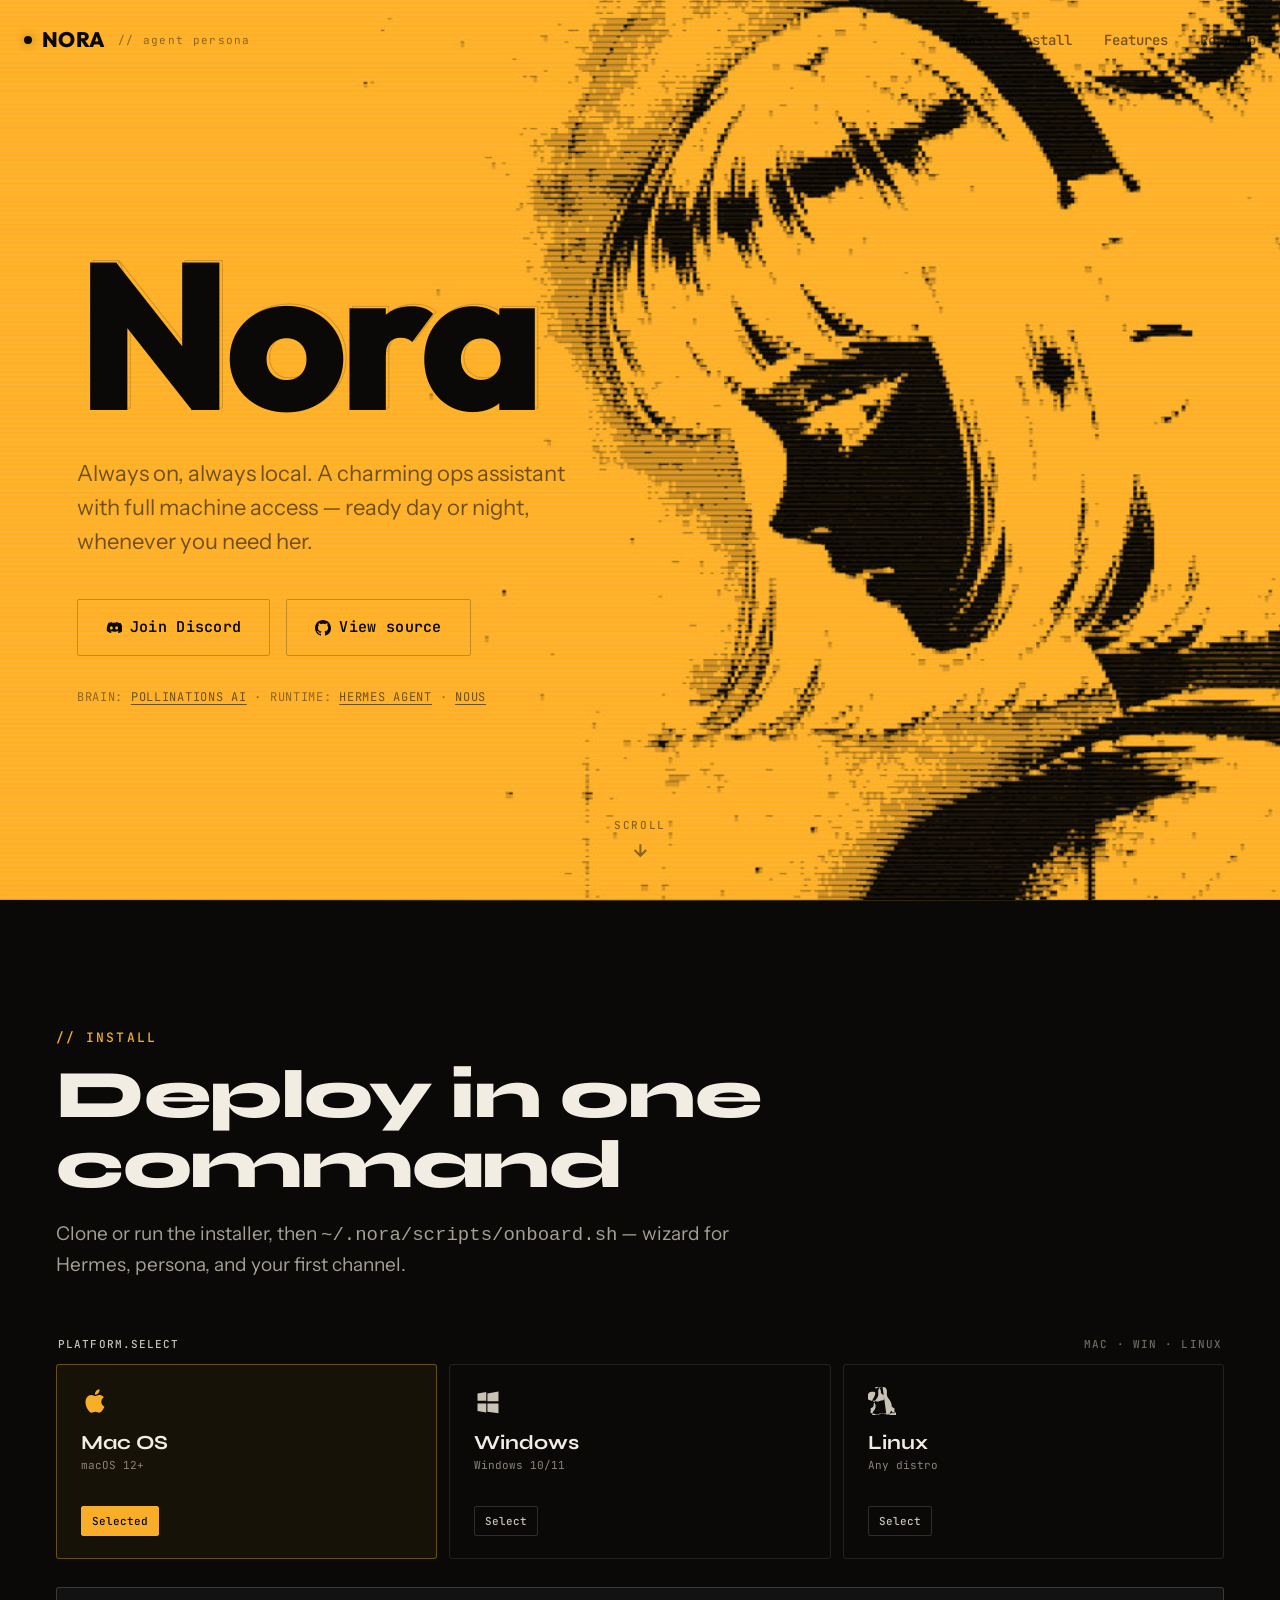
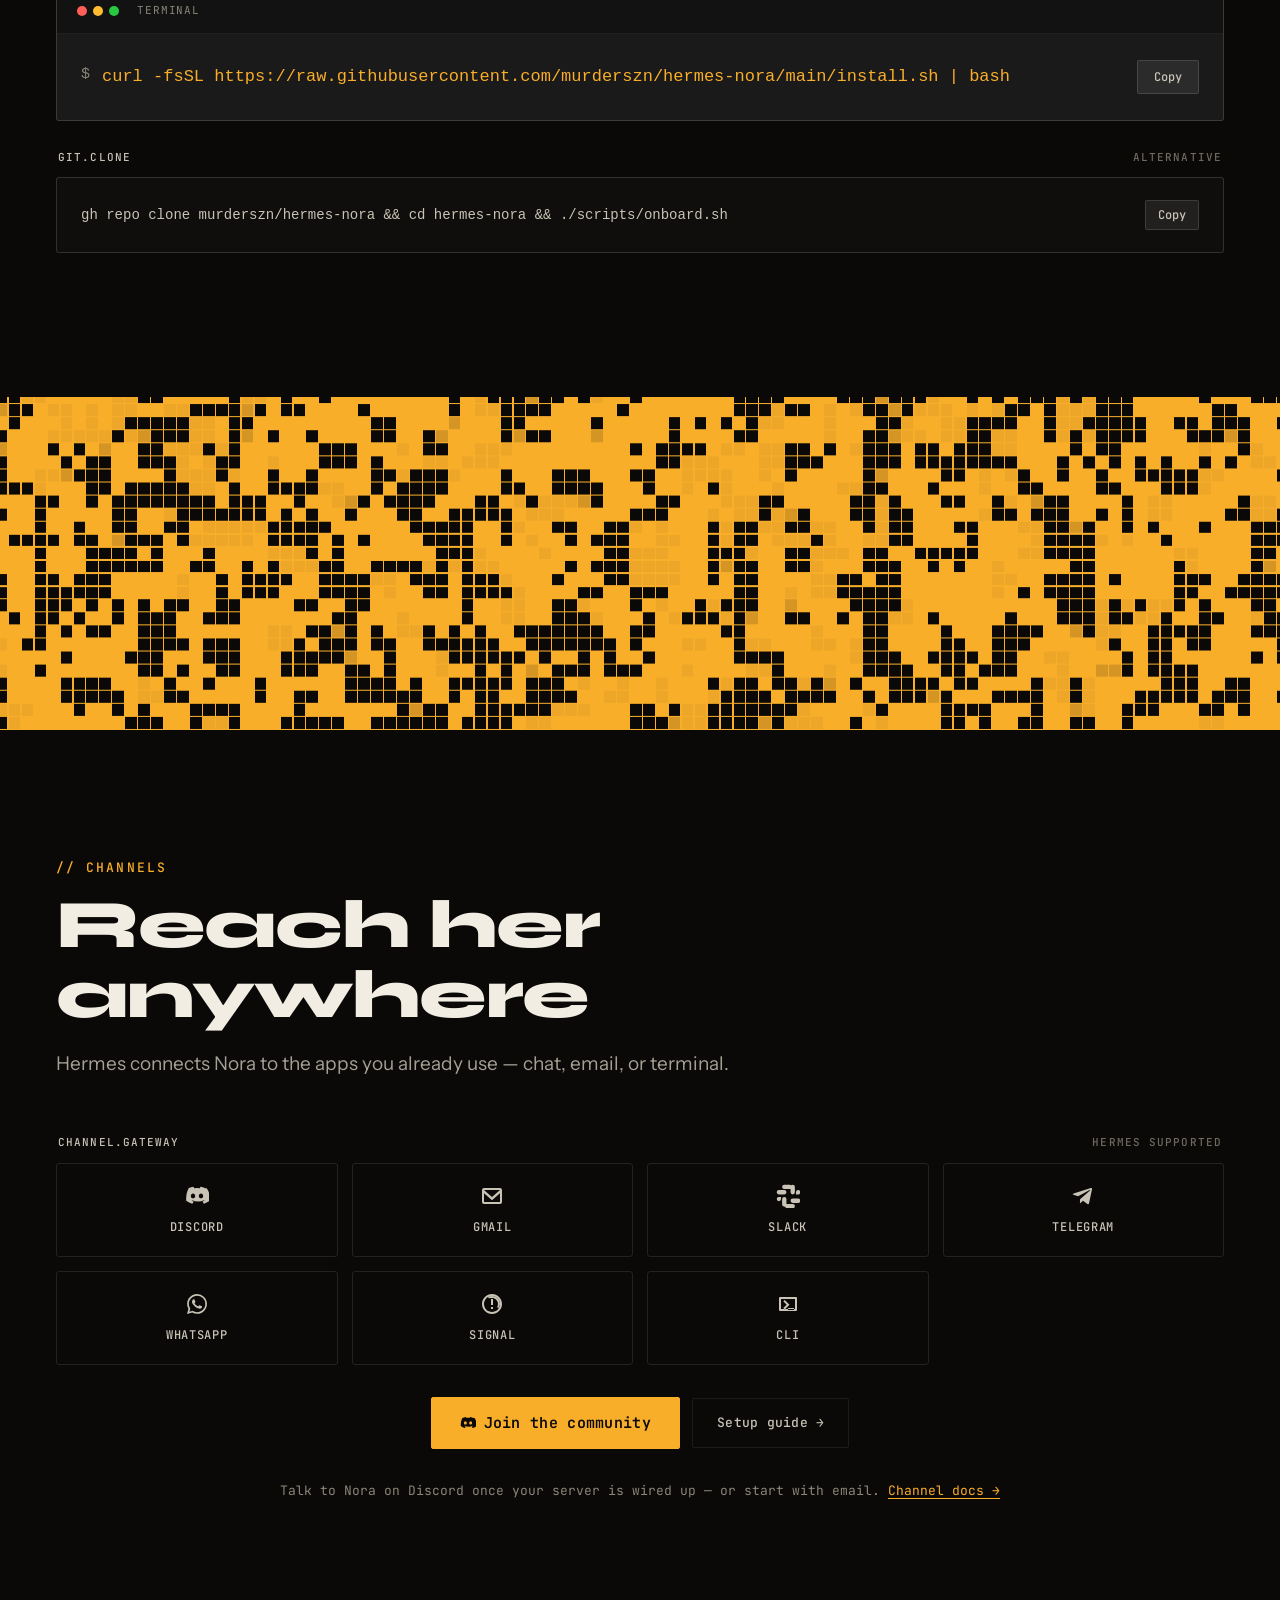
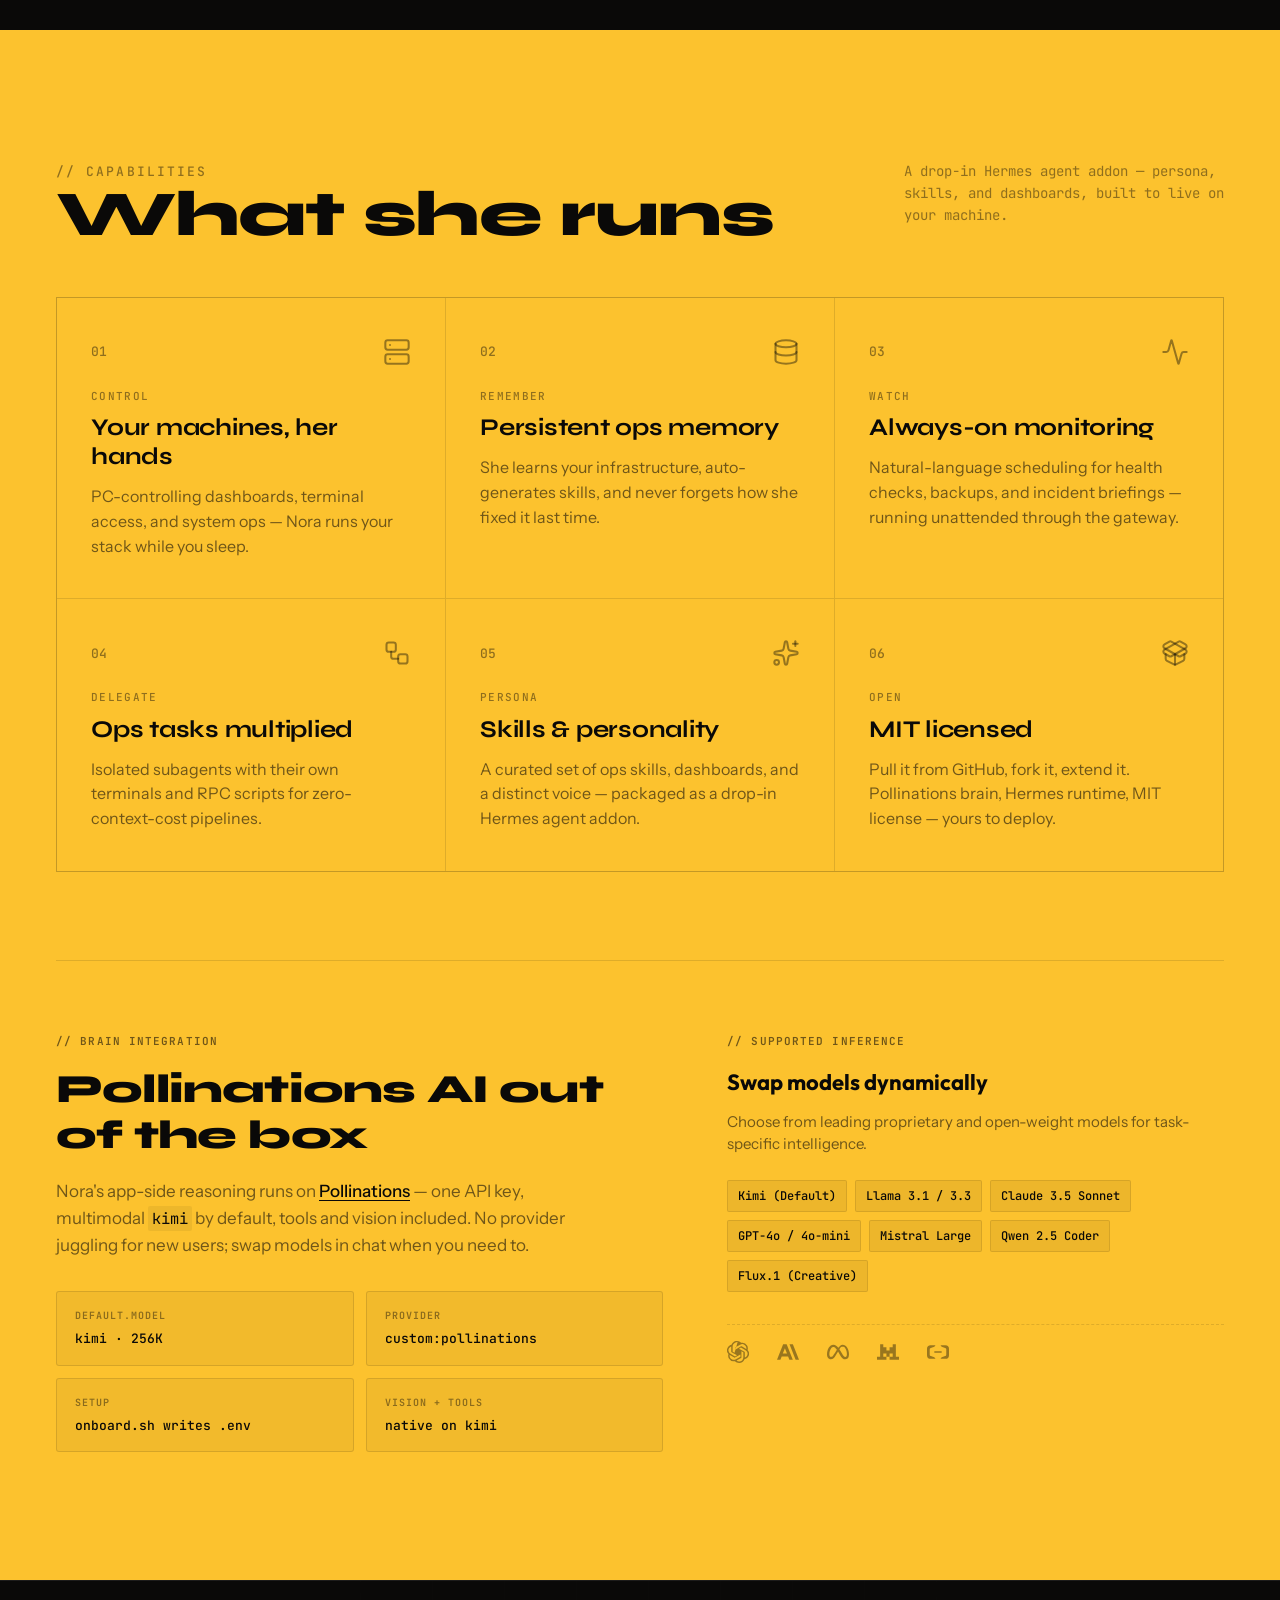
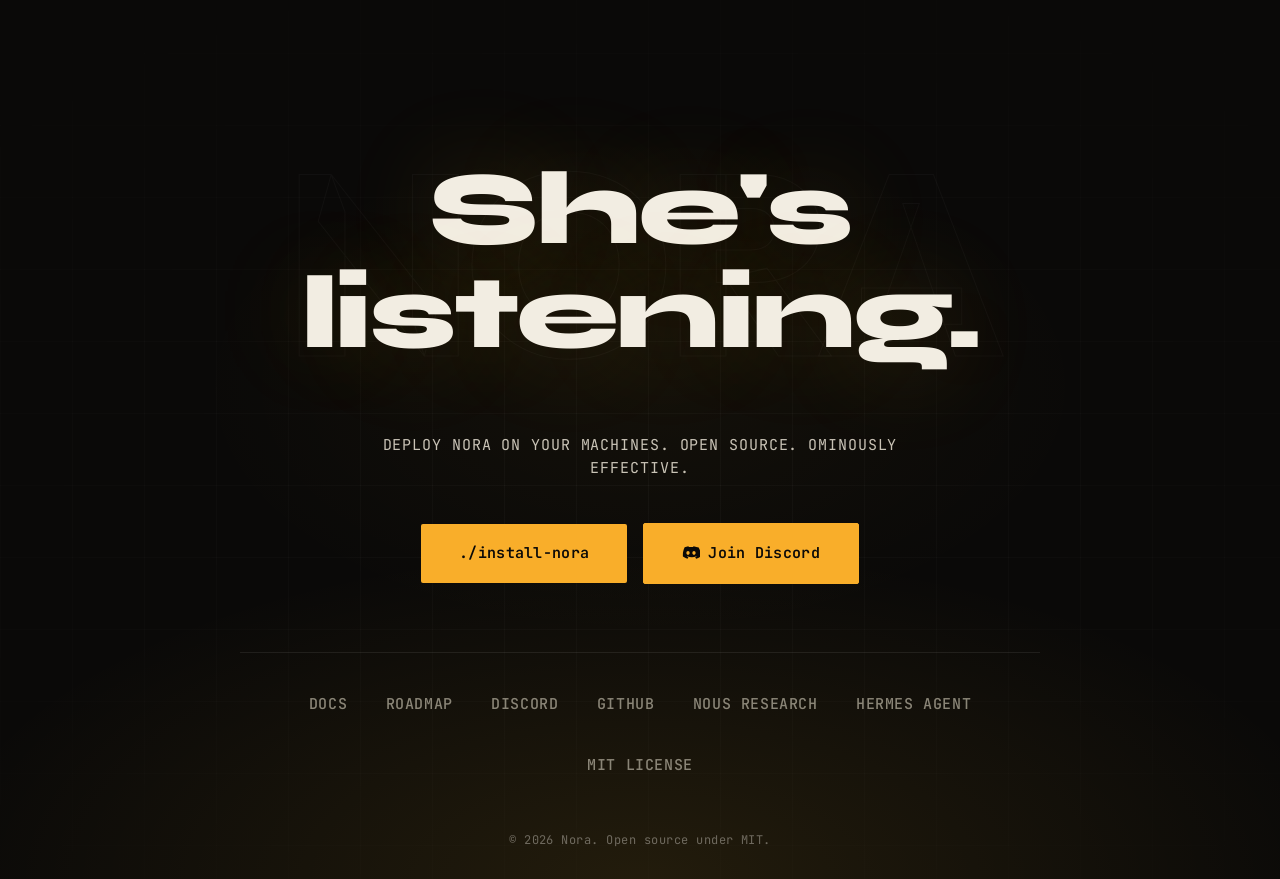
==== commit 1dd7c6cb: "Fix hero ultrawide: revert bg shift, use gentler margin The previous fix shifted the portrait backgr" ====
--- a/website/index.html
+++ b/website/index.html
@@ -28,7 +28,7 @@
   <link rel="preconnect" href="https://fonts.googleapis.com">
   <link rel="preconnect" href="https://fonts.gstatic.com" crossorigin>
   <link href="https://fonts.googleapis.com/css2?family=Instrument+Sans:wght@400;500;600;700&family=JetBrains+Mono:wght@400;500;600&family=Outfit:wght@700;800&family=Syne:wght@700;800&display=swap" rel="stylesheet">
-  <link rel="stylesheet" href="styles.css?v=33">
+  <link rel="stylesheet" href="styles.css?v=35">
   <script type="application/ld+json">
   {
     "@context": "https://schema.org",
@@ -60,6 +60,11 @@
     <symbol id="icon-delegate" viewBox="0 0 24 24"><rect width="8" height="8" x="3" y="3" rx="2"/><path d="M7 11v4a2 2 0 0 0 2 2h4"/><rect width="8" height="8" x="13" y="13" rx="2"/></symbol>
     <symbol id="icon-persona" viewBox="0 0 24 24"><path d="M11.017 2.814a1 1 0 0 1 1.966 0l1.051 5.558a2 2 0 0 0 1.594 1.594l5.558 1.051a1 1 0 0 1 0 1.966l-5.558 1.051a2 2 0 0 0-1.594 1.594l-1.051 5.558a1 1 0 0 1-1.966 0l-1.051-5.558a2 2 0 0 0-1.594-1.594l-5.558-1.051a1 1 0 0 1 0-1.966l5.558-1.051a2 2 0 0 0 1.594-1.594z"/><path d="M20 2v4"/><path d="M22 4h-4"/><circle cx="4" cy="20" r="2"/></symbol>
     <symbol id="icon-open" viewBox="0 0 24 24"><path d="M12 22v-9"/><path d="M15.17 2.21a1.67 1.67 0 0 1 1.63 0L21 4.57a1.93 1.93 0 0 1 0 3.36L8.82 14.79a1.655 1.655 0 0 1-1.64 0L3 12.43a1.93 1.93 0 0 1 0-3.36z"/><path d="M20 13v3.87a2.06 2.06 0 0 1-1.11 1.83l-6 3.08a1.93 1.93 0 0 1-1.78 0l-6-3.08A2.06 2.06 0 0 1 4 16.87V13"/><path d="M21 12.43a1.93 1.93 0 0 0 0-3.36L8.83 2.2a1.64 1.64 0 0 0-1.63 0L3 4.57a1.93 1.93 0 0 0 0 3.36l12.18 6.86a1.636 1.636 0 0 0 1.63 0z"/></symbol>
+    <symbol id="icon-openai" viewBox="0 0 16 16"><path fill="currentColor" d="M14.949 6.547a3.94 3.94 0 0 0-.348-3.273 4.11 4.11 0 0 0-4.4-1.934A4.1 4.1 0 0 0 8.423.2 4.15 4.15 0 0 0 6.305.086a4.1 4.1 0 0 0-1.891.948 4.04 4.04 0 0 0-1.158 1.753 4.1 4.1 0 0 0-1.563.679A4 4 0 0 0 .554 4.72a3.99 3.99 0 0 0 .502 4.731 3.94 3.94 0 0 0 .346 3.274 4.11 4.11 0 0 0 4.402 1.933c.382.425.852.764 1.377.995.526.231 1.095.35 1.67.346 1.78.002 3.358-1.132 3.901-2.804a4.1 4.1 0 0 0 1.563-.68 4 4 0 0 0 1.14-1.253 3.99 3.99 0 0 0-.506-4.716m-6.097 8.406a3.05 3.05 0 0 1-1.945-.694l.096-.054 3.23-1.838a.53.53 0 0 0 .265-.455v-4.49l1.366.778q.02.011.025.035v3.722c-.003 1.653-1.361 2.992-3.037 2.996m-6.53-2.75a2.95 2.95 0 0 1-.36-2.01l.095.057L5.29 12.09a.53.53 0 0 0 .527 0l3.949-2.246v1.555a.05.05 0 0 1-.022.041L6.473 13.3c-1.454.826-3.311.335-4.15-1.098m-.85-6.94A3.02 3.02 0 0 1 3.07 3.949v3.785a.51.51 0 0 0 .262.451l3.93 2.237-1.366.779a.05.05 0 0 1-.048 0L2.585 9.342a2.98 2.98 0 0 1-1.113-4.094zm11.216 2.571L8.747 5.576l1.362-.776a.05.05 0 0 1 .048 0l3.265 1.86a3 3 0 0 1 1.173 1.207 2.96 2.96 0 0 1-.27 3.2 3.05 3.05 0 0 1-1.36.997V8.279a.52.52 0 0 0-.276-.445m1.36-2.015-.097-.057-3.226-1.855a.53.53 0 0 0-.53 0L6.249 6.153V4.598a.04.04 0 0 1 .019-.04L9.533 2.7a3.07 3.07 0 0 1 3.257.139c.474.325.843.778 1.066 1.303.223.526.289 1.103.191 1.664zM5.503 8.575 4.139 7.8a.05.05 0 0 1-.026-.037V4.049c0-.57.166-1.127.476-1.607s.752-.864 1.275-1.105a3.08 3.08 0 0 1 1.848-.598z"/></symbol>
+    <symbol id="icon-anthropic" viewBox="0 0 24 24"><path fill="currentColor" d="M17.3041 3.541h-3.6718l6.696 16.918H24Zm-10.6082 0L0 20.459h3.7442l1.3693-3.5527h7.0052l1.3693 3.5528h3.7442L10.5363 3.5409Zm-.3712 10.2232 2.2914-5.9456 2.2914 5.9456Z"/></symbol>
+    <symbol id="icon-meta" viewBox="0 0 24 24"><path fill="currentColor" d="M6.915 4.03c-1.968 0-3.683 1.28-4.871 3.113C.704 9.208 0 11.883 0 14.449c0 .706.07 1.369.21 1.973a6.624 6.624 0 0 0 .265.86 5.297 5.297 0 0 0 .371.761c.696 1.159 1.818 1.927 3.593 1.927 1.497 0 2.633-.671 3.965-2.444.76-1.012 1.144-1.626 2.663-4.32l.756-1.339.186-.325c.061.1.121.196.183.3l2.152 3.595c.724 1.21 1.665 2.556 2.47 3.314 1.046.987 1.992 1.22 3.06 1.22 1.075 0 1.876-.355 2.455-.843a3.743 3.743 0 0 0 .81-.973c.542-.939.861-2.127.861-3.745 0-2.72-.681-5.357-2.084-7.45-1.282-1.912-2.957-2.93-4.716-2.93-1.047 0-2.088.467-3.053 1.308-.652.57-1.257 1.29-1.82 2.05-.69-.875-1.335-1.547-1.958-2.056-1.182-.966-2.315-1.303-3.454-1.303zm10.16 2.053c1.147 0 2.188.758 2.992 1.999 1.132 1.748 1.647 4.195 1.647 6.4 0 1.548-.368 2.9-1.839 2.9-.58 0-1.027-.23-1.664-1.004-.496-.601-1.343-1.878-2.832-4.358l-.617-1.028a44.908 44.908 0 0 0-1.255-1.98c.07-.109.141-.224.211-.327 1.12-1.667 2.118-2.602 3.358-2.602zm-10.201.553c1.265 0 2.058.791 2.675 1.446.307.327.737.871 1.234 1.579l-1.02 1.566c-.757 1.163-1.882 3.017-2.837 4.338-1.191 1.649-1.81 1.817-2.486 1.817-.524 0-1.038-.237-1.383-.794-.263-.426-.464-1.13-.464-2.046 0-2.221.63-4.535 1.66-6.088.454-.687.964-1.226 1.533-1.533a2.264 2.264 0 0 1 1.088-.285z"/></symbol>
+    <symbol id="icon-mistral" viewBox="0 0 24 24"><path fill="currentColor" d="M17.143 3.429v3.428h-3.429v3.429h-3.428V6.857H6.857V3.43H3.43v13.714H0v3.428h10.286v-3.428H6.857v-3.429h3.429v3.429h3.429v-3.429h3.428v3.429h-3.428v3.428H24v-3.428h-3.43V3.429z"/></symbol>
+    <symbol id="icon-alibaba" viewBox="0 0 24 24"><path fill="currentColor" d="M3.996 4.517h5.291L8.01 6.324 4.153 7.506a1.668 1.668 0 0 0-1.165 1.601v5.786a1.668 1.668 0 0 0 1.165 1.6l3.857 1.183 1.277 1.807H3.996A3.996 3.996 0 0 1 0 15.487V8.513a3.996 3.996 0 0 1 3.996-3.996m16.008 0h-5.291l1.277 1.807 3.857 1.182c.715.227 1.17.889 1.165 1.601v5.786a1.668 1.668 0 0 1-1.165 1.6l-3.857 1.183-1.277 1.807h5.291A3.996 3.996 0 0 0 24 15.487V8.513a3.996 3.996 0 0 0-3.996-3.996m-4.007 8.345H8.002v-1.804h7.995Z"/></symbol>
   </svg>
 
   <a href="#install" class="skip-link">Skip to install</a>
@@ -225,39 +230,6 @@
       <canvas class="shader-banner-canvas"></canvas>
     </div>
 
-    <section id="brain" class="brain">
-      <div class="brain-inner reveal-on-scroll">
-        <header class="brain-header">
-          <div class="section-label">// BRAIN</div>
-          <h2 class="section-title section-title--brain">Pollinations AI out of the box</h2>
-          <p class="section-desc section-desc--brain">
-            Nora's app-side reasoning runs on <a href="https://enter.pollinations.ai" target="_blank" rel="noopener">Pollinations</a> —
-            one API key, multimodal <code class="inline-code">kimi</code> by default, tools and vision included.
-            No provider juggling for new users; swap models in chat when you need to.
-          </p>
-        </header>
-        <div class="brain-grid" role="list">
-          <div class="brain-item" role="listitem">
-            <span class="brain-item-label">default.model</span>
-            <span class="brain-item-value">kimi · 256K</span>
-          </div>
-          <div class="brain-item" role="listitem">
-            <span class="brain-item-label">provider</span>
-            <span class="brain-item-value">custom:pollinations</span>
-          </div>
-          <div class="brain-item" role="listitem">
-            <span class="brain-item-label">setup</span>
-            <span class="brain-item-value">onboard.sh writes .env</span>
-          </div>
-          <div class="brain-item" role="listitem">
-            <span class="brain-item-label">vision + tools</span>
-            <span class="brain-item-value">native on kimi</span>
-          </div>
-        </div>
-        <p class="brain-note">Get a key at <a href="https://enter.pollinations.ai" target="_blank" rel="noopener">enter.pollinations.ai</a> · <a href="docs.html#pollinations">Setup in docs →</a> · <a href="roadmap.html#harness">Full harness roadmap →</a></p>
-      </div>
-    </section>
-
     <section id="channels" class="channels">
       <div class="channels-inner reveal-on-scroll">
         <header class="channels-header">
@@ -385,6 +357,58 @@
           <h3 class="feature-headline">MIT licensed</h3>
           <p class="feature-desc">Pull it from GitHub, fork it, extend it. Pollinations brain, Hermes runtime, MIT license — yours to deploy.</p>
         </article>
+      </div>
+
+      <div class="features-brain reveal-on-scroll">
+        <div class="features-brain-info">
+          <span class="brain-merge-tag">// BRAIN INTEGRATION</span>
+          <h3 class="features-brain-title">Pollinations AI out of the box</h3>
+          <p class="features-brain-desc">
+            Nora's app-side reasoning runs on <a href="https://enter.pollinations.ai" target="_blank" rel="noopener">Pollinations</a> —
+            one API key, multimodal <code class="inline-code">kimi</code> by default, tools and vision included.
+            No provider juggling for new users; swap models in chat when you need to.
+          </p>
+          <div class="features-brain-meta" role="list">
+            <div class="brain-meta-item" role="listitem">
+              <span class="meta-label">default.model</span>
+              <span class="meta-value">kimi · 256K</span>
+            </div>
+            <div class="brain-meta-item" role="listitem">
+              <span class="meta-label">provider</span>
+              <span class="meta-value">custom:pollinations</span>
+            </div>
+            <div class="brain-meta-item" role="listitem">
+              <span class="meta-label">setup</span>
+              <span class="meta-value">onboard.sh writes .env</span>
+            </div>
+            <div class="brain-meta-item" role="listitem">
+              <span class="meta-label">vision + tools</span>
+              <span class="meta-value">native on kimi</span>
+            </div>
+          </div>
+        </div>
+
+        <div class="features-brain-models">
+          <span class="brain-merge-tag">// SUPPORTED INFERENCE</span>
+          <h4 class="models-title">Swap models dynamically</h4>
+          <p class="models-desc">Choose from leading proprietary and open-weight models for task-specific intelligence.</p>
+          <div class="models-list">
+            <span class="model-badge">Kimi (Default)</span>
+            <span class="model-badge">Llama 3.1 / 3.3</span>
+            <span class="model-badge">Claude 3.5 Sonnet</span>
+            <span class="model-badge">GPT-4o / 4o-mini</span>
+            <span class="model-badge">Mistral Large</span>
+            <span class="model-badge">Qwen 2.5 Coder</span>
+            <span class="model-badge">Flux.1 (Creative)</span>
+          </div>
+          <div class="provider-logos" aria-label="Supported model providers">
+            <svg class="provider-logo" viewBox="0 0 16 16" title="OpenAI" aria-label="OpenAI"><use href="#icon-openai"/></svg>
+            <svg class="provider-logo" viewBox="0 0 24 24" title="Anthropic" aria-label="Anthropic"><use href="#icon-anthropic"/></svg>
+            <svg class="provider-logo" viewBox="0 0 24 24" title="Meta Llama" aria-label="Meta Llama"><use href="#icon-meta"/></svg>
+            <svg class="provider-logo" viewBox="0 0 24 24" title="Mistral AI" aria-label="Mistral AI"><use href="#icon-mistral"/></svg>
+            <svg class="provider-logo" viewBox="0 0 24 24" title="Alibaba Cloud (Qwen)" aria-label="Alibaba Cloud"><use href="#icon-alibaba"/></svg>
+          </div>
+        </div>
       </div>
     </section>
 
--- a/website/styles.css
+++ b/website/styles.css
@@ -319,6 +319,13 @@
   animation: hero-enter 1s cubic-bezier(0.22, 1, 0.36, 1) both;
 }
 
+/* Ultrawide: nudge copy right to match 14″ MacBook proportions; portrait stays right-aligned */
+@media (min-width: 1680px) {
+  .hero-content {
+    margin-left: min(calc((100vw - 1512px) * 0.14), 18rem);
+  }
+}
+
 @keyframes hero-enter {
   from {
     opacity: 0;
@@ -1049,7 +1056,8 @@
 .shader-banner-canvas {
   display: block;
   width: 100%;
-  height: 100%;
+  height: calc(100% + 2px);
+  margin-top: -1px;
 }
 
 .shader-banner--fallback {
@@ -1190,98 +1198,169 @@
   color: var(--yellow-bright);
 }
 
-/* Pollinations brain strip */
-.brain {
-  background: var(--black);
-  color: var(--white);
-  padding: clamp(3rem, 7vw, 4.5rem) var(--section-pad-x);
-  border-top: 1px solid var(--border-dark);
-  border-bottom: 1px solid var(--border-dark);
-}
-
-.brain-inner {
-  max-width: var(--page-max);
-  margin: 0 auto;
-}
-
-.brain-header {
-  text-align: center;
-  max-width: 42rem;
-  margin: 0 auto 2rem;
-}
-
-.section-title--brain {
+.inline-code {
+  font-family: var(--font-mono);
+  font-size: 0.9em;
+  color: var(--yellow);
+}
+
+/* Features Brain Integration */
+.features-brain {
+  display: grid;
+  grid-template-columns: 1fr;
+  gap: 3rem;
+  margin-top: clamp(3.5rem, 8vw, 5.5rem);
+  padding-top: clamp(3rem, 6vw, 4.5rem);
+  border-top: 1px solid var(--border-yellow);
+}
+
+@media (min-width: 900px) {
+  .features-brain {
+    grid-template-columns: 1.1fr 0.9fr;
+    gap: 4rem;
+  }
+}
+
+.features-brain-info {
+  display: flex;
+  flex-direction: column;
+  align-items: flex-start;
+}
+
+.brain-merge-tag {
+  font-family: var(--font-mono);
+  font-size: 0.6875rem;
+  font-weight: 600;
+  letter-spacing: 0.1em;
+  text-transform: uppercase;
+  color: var(--text-on-yellow-muted);
   margin-bottom: 1rem;
 }
 
-.section-desc--brain {
-  color: var(--text-on-dark-muted);
-}
-
-.section-desc--brain a {
-  color: var(--yellow);
+.features-brain-title {
+  font-family: var(--font-display);
+  font-size: clamp(1.75rem, 4vw, 2.5rem);
+  font-weight: 800;
+  line-height: 1.15;
+  letter-spacing: -0.02em;
+  margin: 0 0 1.25rem;
+}
+
+.features-brain-desc {
+  font-size: clamp(0.9375rem, 2vw, 1.0625rem);
+  line-height: 1.6;
+  color: var(--text-on-yellow-muted);
+  max-width: 520px;
+  margin-bottom: 2rem;
+}
+
+.features-brain-desc a {
+  color: var(--text-on-yellow);
   text-decoration: underline;
   text-underline-offset: 3px;
-}
-
-.inline-code {
-  font-family: var(--font-mono);
-  font-size: 0.9em;
-  color: var(--yellow);
-}
-
-.brain-grid {
+  font-weight: 500;
+}
+
+.features-brain .inline-code {
+  color: var(--text-on-yellow);
+  background: rgba(10, 9, 8, 0.06);
+  padding: 0.125rem 0.25rem;
+  border-radius: var(--radius-box);
+}
+
+.features-brain-meta {
   display: grid;
-  grid-template-columns: repeat(auto-fit, minmax(10rem, 1fr));
+  grid-template-columns: repeat(2, 1fr);
   gap: 0.75rem;
-  max-width: 52rem;
-  margin: 0 auto 1.25rem;
-}
-
-.brain-item {
+  width: 100%;
+}
+
+.brain-meta-item {
   display: flex;
   flex-direction: column;
   gap: 0.375rem;
   padding: 1rem 1.125rem;
-  background: var(--black-soft);
-  border: 1px solid var(--border-panel);
+  background: rgba(10, 9, 8, 0.04);
+  border: 1px solid rgba(10, 9, 8, 0.12);
   border-radius: var(--radius-panel);
-  text-align: center;
-}
-
-.brain-item-label {
+}
+
+.brain-meta-item .meta-label {
   font-family: var(--font-mono);
   font-size: 0.625rem;
-  font-weight: 500;
+  font-weight: 600;
   letter-spacing: 0.1em;
   text-transform: uppercase;
-  color: var(--gray-muted);
-}
-
-.brain-item-value {
+  color: var(--text-on-yellow-subtle);
+}
+
+.brain-meta-item .meta-value {
   font-family: var(--font-mono);
   font-size: 0.8125rem;
-  color: var(--gray-light);
-}
-
-.brain-note {
-  font-family: var(--font-mono);
-  font-size: 0.8125rem;
-  line-height: 1.6;
-  color: var(--gray);
-  text-align: center;
-  max-width: 48rem;
-  margin: 0 auto;
-}
-
-.brain-note a {
-  color: var(--yellow);
-  text-decoration: underline;
-  text-underline-offset: 3px;
-}
-
-.brain-note a:hover {
-  color: var(--yellow-bright);
+  font-weight: 500;
+  color: var(--text-on-yellow);
+}
+
+.features-brain-models {
+  display: flex;
+  flex-direction: column;
+  align-items: flex-start;
+}
+
+.models-title {
+  font-family: var(--font-brand);
+  font-size: 1.375rem;
+  font-weight: 700;
+  margin: 0 0 0.75rem;
+}
+
+.models-desc {
+  font-size: 0.9375rem;
+  line-height: 1.5;
+  color: var(--text-on-yellow-muted);
+  margin-bottom: 1.5rem;
+}
+
+.models-list {
+  display: flex;
+  flex-wrap: wrap;
+  gap: 0.5rem;
+  margin-bottom: 2rem;
+}
+
+.model-badge {
+  font-family: var(--font-mono);
+  font-size: 0.75rem;
+  font-weight: 500;
+  background: rgba(10, 9, 8, 0.06);
+  border: 1px solid rgba(10, 9, 8, 0.1);
+  color: var(--text-on-yellow);
+  padding: 0.375rem 0.625rem;
+  border-radius: var(--radius-box);
+}
+
+.provider-logos {
+  display: flex;
+  align-items: center;
+  flex-wrap: wrap;
+  gap: 1.75rem;
+  padding-top: 1rem;
+  border-top: 1px dashed rgba(10, 9, 8, 0.12);
+  width: 100%;
+}
+
+.provider-logo {
+  height: 22px;
+  width: 22px;
+  color: var(--text-on-yellow-muted);
+  opacity: 0.7;
+  transition: all 0.2s ease;
+}
+
+.provider-logo:hover {
+  color: var(--text-on-yellow);
+  opacity: 1;
+  transform: scale(1.05);
 }
 
 /* Features */
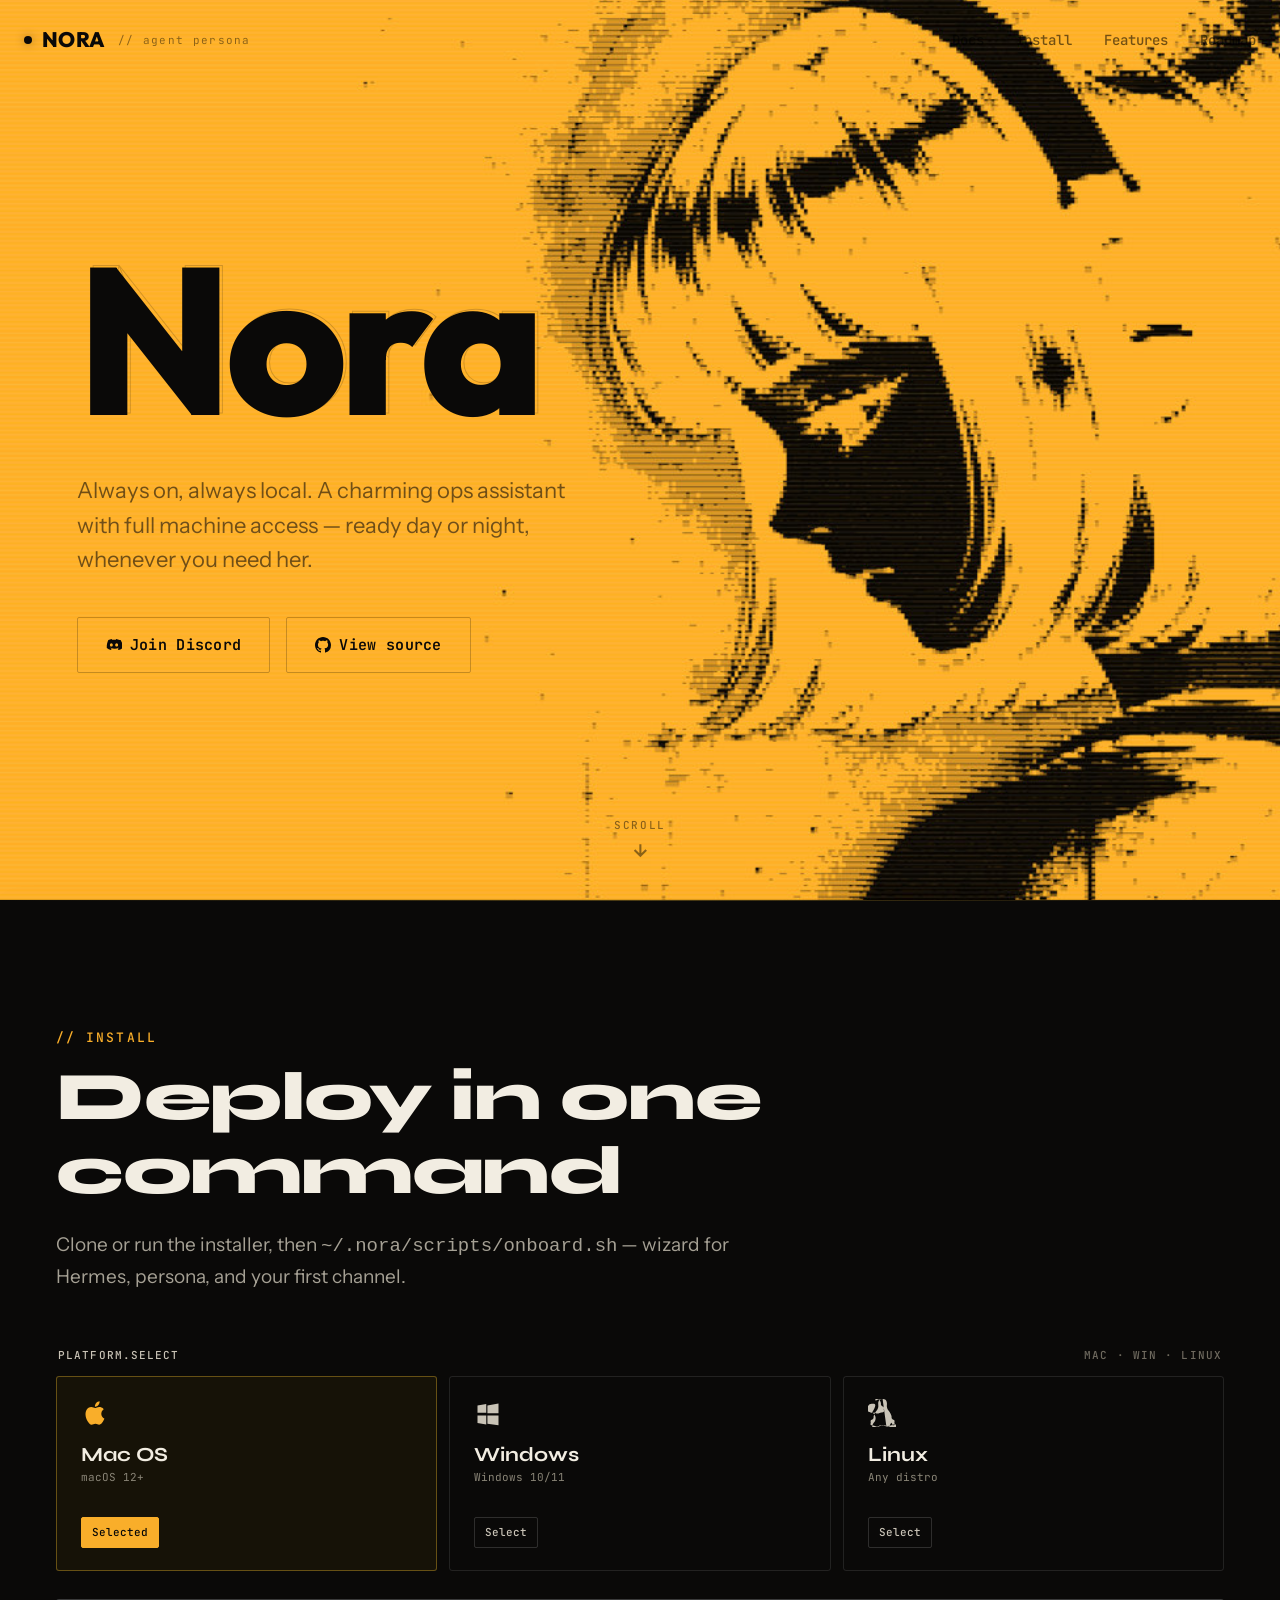
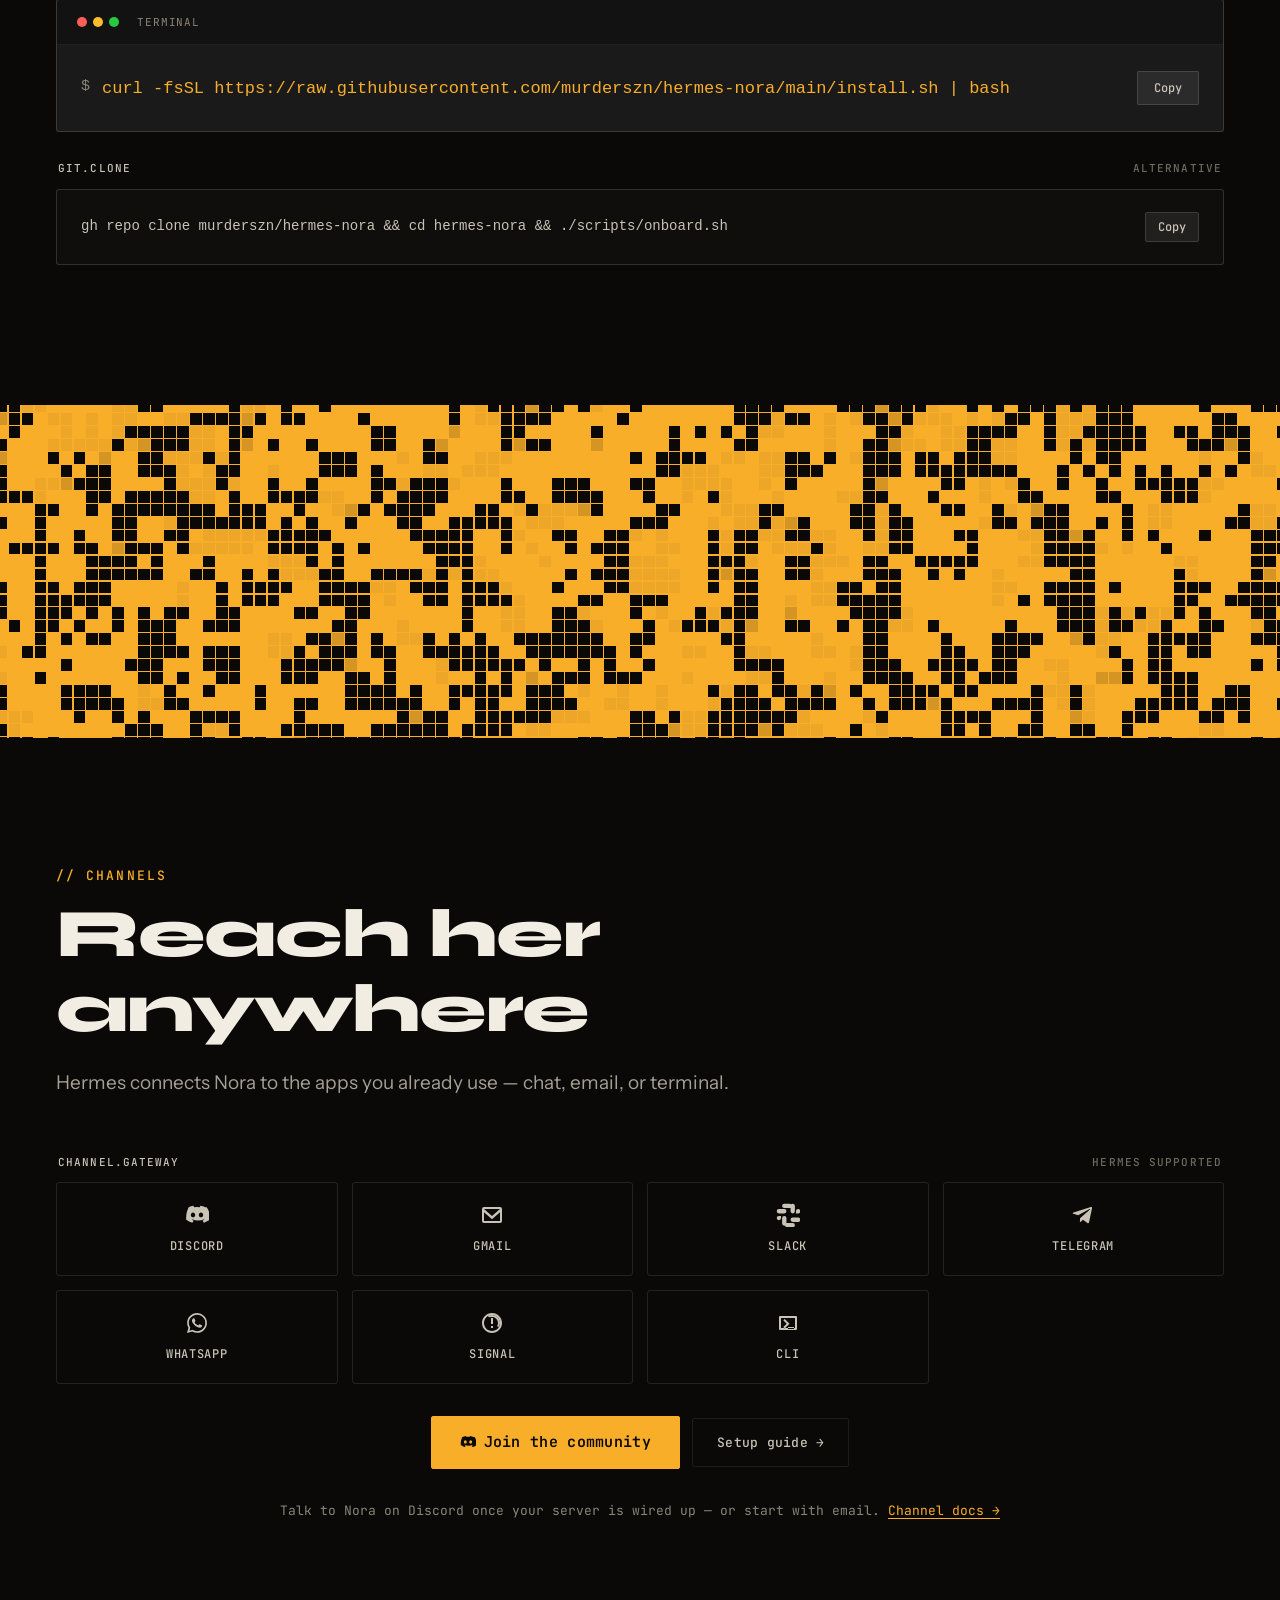
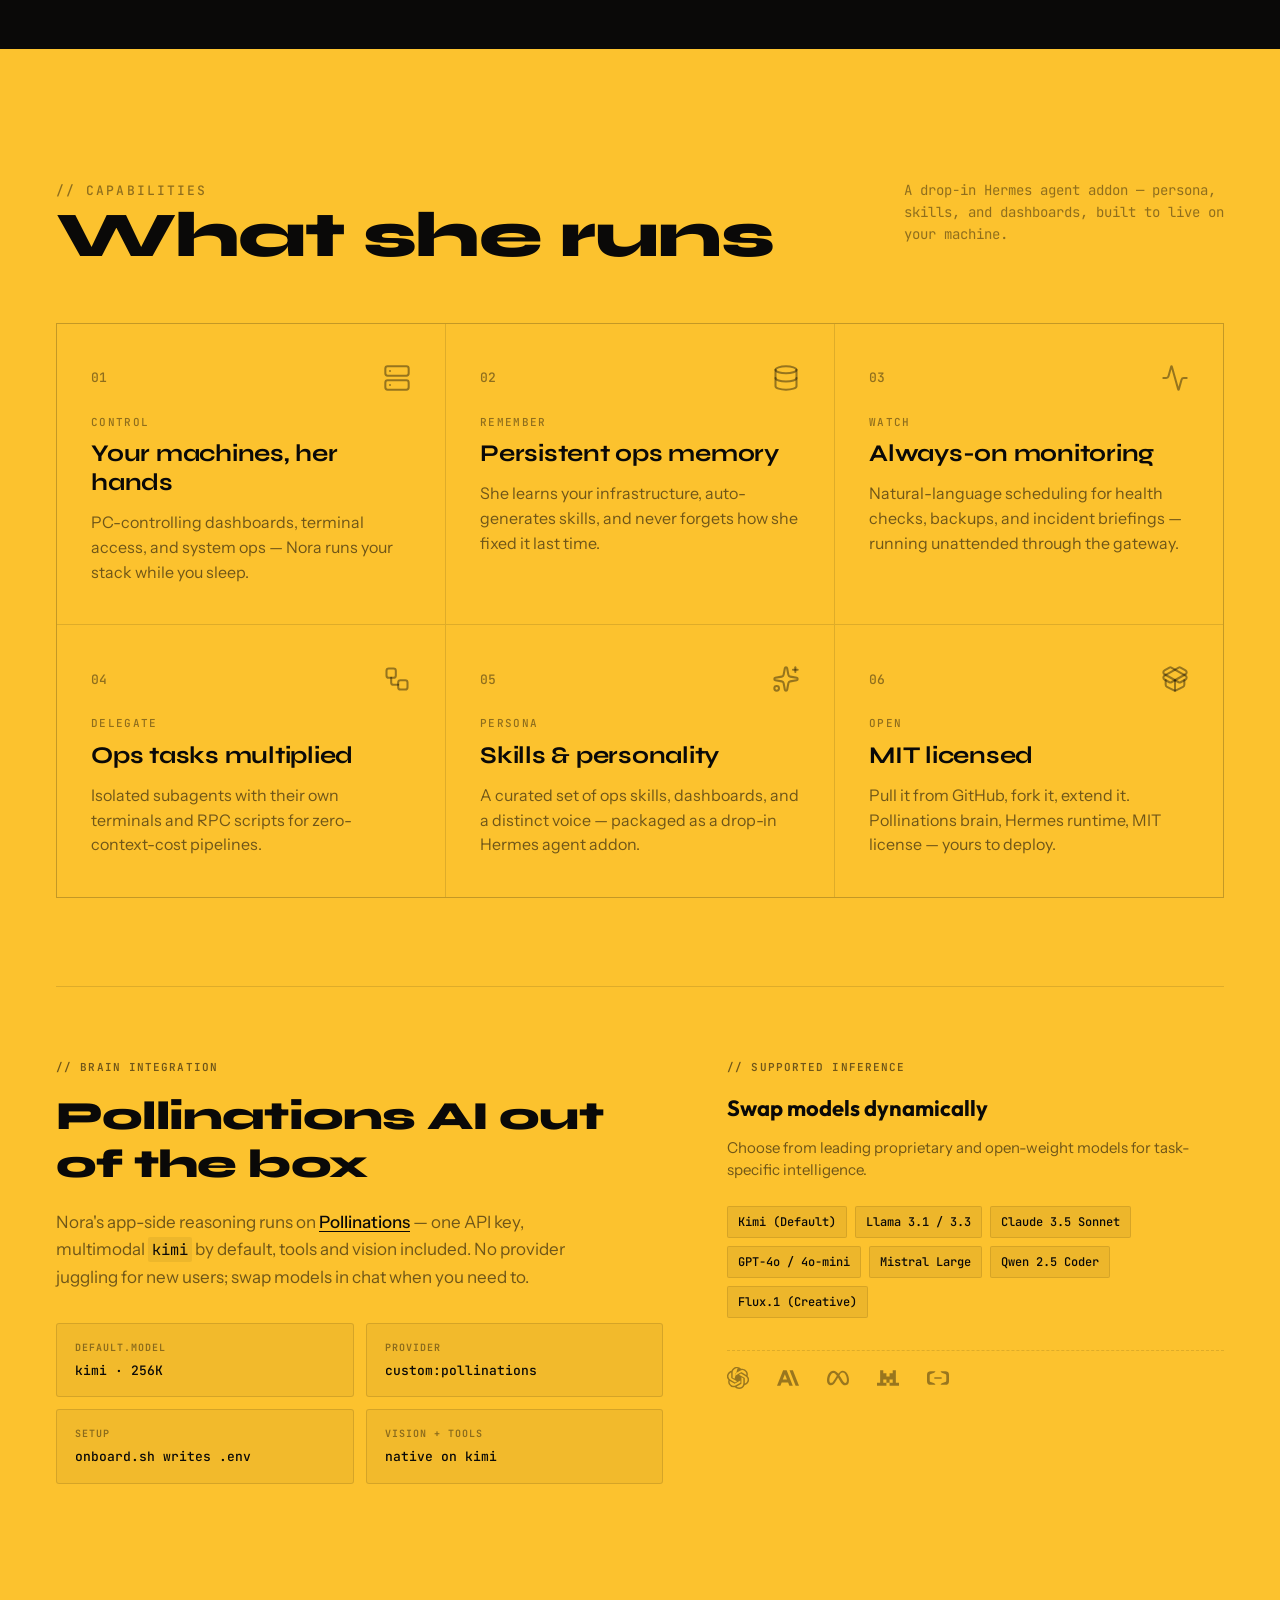
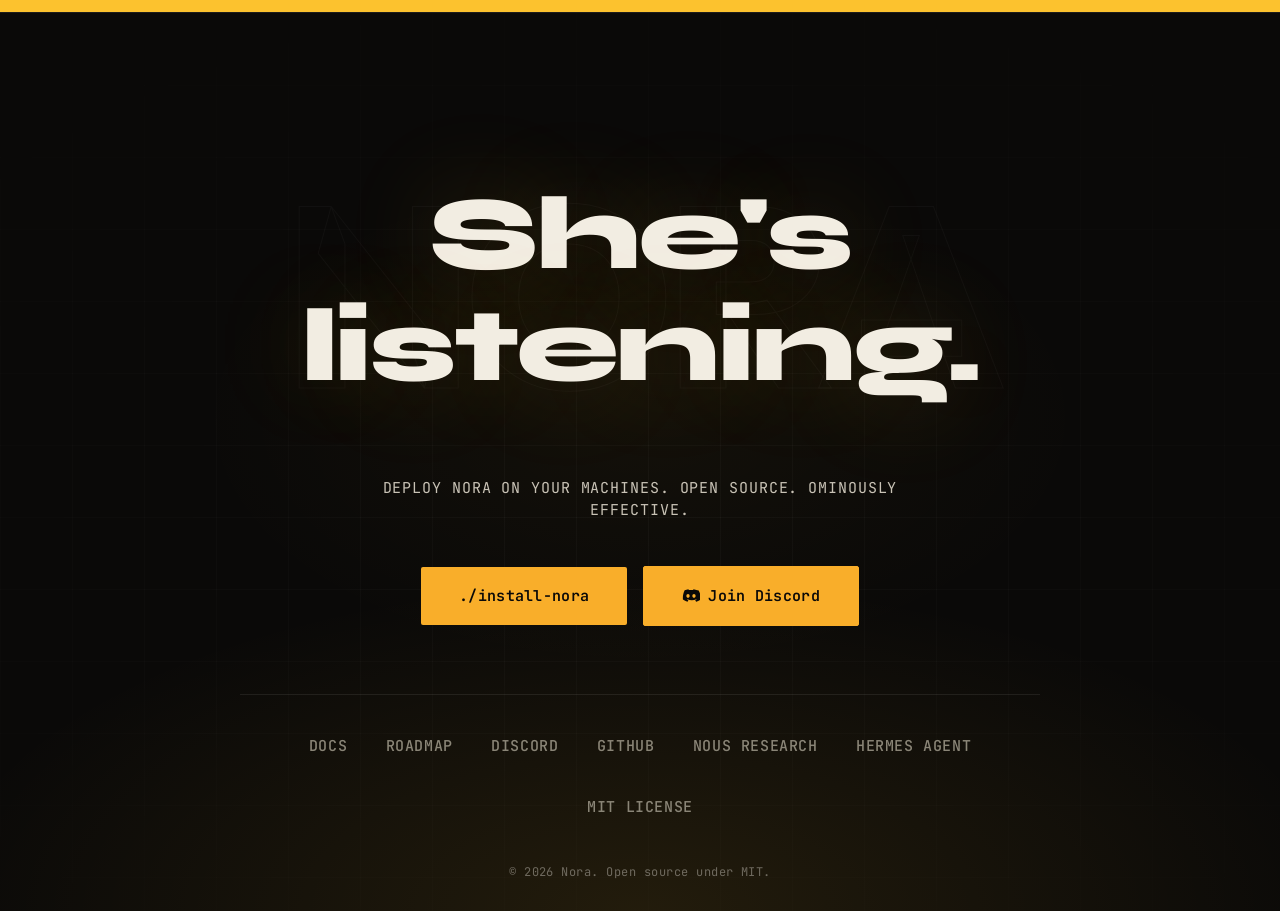
==== commit 6368c6f7: "Fix descender clipping and shader install seam line Give display headings more line-height and paddi" ====
--- a/website/index.html
+++ b/website/index.html
@@ -28,7 +28,7 @@
   <link rel="preconnect" href="https://fonts.googleapis.com">
   <link rel="preconnect" href="https://fonts.gstatic.com" crossorigin>
   <link href="https://fonts.googleapis.com/css2?family=Instrument+Sans:wght@400;500;600;700&family=JetBrains+Mono:wght@400;500;600&family=Outfit:wght@700;800&family=Syne:wght@700;800&display=swap" rel="stylesheet">
-  <link rel="stylesheet" href="styles.css?v=35">
+  <link rel="stylesheet" href="styles.css?v=41">
   <script type="application/ld+json">
   {
     "@context": "https://schema.org",
@@ -109,7 +109,6 @@
             View source
           </a>
         </div>
-        <p class="hero-powered">BRAIN: <a href="https://enter.pollinations.ai" target="_blank" rel="noopener">POLLINATIONS AI</a> · RUNTIME: <a href="https://hermes-agent.nousresearch.com" target="_blank" rel="noopener">HERMES AGENT</a> · <a href="https://nousresearch.com" target="_blank" rel="noopener">NOUS</a></p>
       </div>
     </header>
 
--- a/website/styles.css
+++ b/website/styles.css
@@ -343,9 +343,11 @@
   font-family: var(--font-brand);
   font-size: clamp(6rem, 17vw, 13rem);
   font-weight: 800;
-  line-height: 0.88;
+  line-height: 0.92;
   letter-spacing: -0.035em;
   margin-bottom: 2rem;
+  padding-bottom: 0.04em;
+  overflow: visible;
 }
 
 .hero-title-ghost {
@@ -371,7 +373,8 @@
 
 .hero-actions {
   display: flex;
-  flex-wrap: wrap;
+  flex-flow: row nowrap;
+  align-items: center;
   gap: 1rem;
   margin-bottom: 2rem;
 }
@@ -680,10 +683,12 @@
   font-family: var(--font-display);
   font-size: clamp(2.625rem, 5.5vw, 4.25rem);
   font-weight: 800;
-  line-height: 1.04;
+  line-height: 1.1;
   letter-spacing: -0.02em;
   margin-bottom: 1.125rem;
   max-width: 640px;
+  padding-bottom: 0.05em;
+  overflow: visible;
 }
 
 .section-desc {
@@ -1047,17 +1052,18 @@
 /* Channels */
 .shader-banner {
   position: relative;
+  z-index: 1;
   width: 100%;
   height: clamp(200px, 26vw, 360px);
   overflow: hidden;
-  background: var(--black);
+  background: var(--yellow);
+  margin-top: -4px;
 }
 
 .shader-banner-canvas {
   display: block;
   width: 100%;
-  height: calc(100% + 2px);
-  margin-top: -1px;
+  height: 100%;
 }
 
 .shader-banner--fallback {
@@ -1209,7 +1215,9 @@
   display: grid;
   grid-template-columns: 1fr;
   gap: 3rem;
-  margin-top: clamp(3.5rem, 8vw, 5.5rem);
+  max-width: var(--page-max);
+  width: 100%;
+  margin: clamp(3.5rem, 8vw, 5.5rem) auto 0;
   padding-top: clamp(3rem, 6vw, 4.5rem);
   border-top: 1px solid var(--border-yellow);
 }
@@ -1241,9 +1249,11 @@
   font-family: var(--font-display);
   font-size: clamp(1.75rem, 4vw, 2.5rem);
   font-weight: 800;
-  line-height: 1.15;
+  line-height: 1.2;
   letter-spacing: -0.02em;
   margin: 0 0 1.25rem;
+  padding-bottom: 0.04em;
+  overflow: visible;
 }
 
 .features-brain-desc {
@@ -1389,8 +1399,10 @@
   font-family: var(--font-display);
   font-size: clamp(2.5rem, 5.5vw, 4rem);
   font-weight: 800;
-  line-height: 1.04;
+  line-height: 1.1;
   letter-spacing: -0.02em;
+  padding-bottom: 0.05em;
+  overflow: visible;
 }
 
 .features-header-aside {
@@ -1570,10 +1582,12 @@
   font-family: var(--font-display);
   font-size: clamp(3rem, 9vw, 6.5rem);
   font-weight: 800;
-  line-height: 1;
+  line-height: 1.08;
   letter-spacing: -0.03em;
   color: var(--text-on-dark);
   text-shadow: 0 0 100px rgba(var(--yellow-rgb), 0.18);
+  padding-bottom: 0.05em;
+  overflow: visible;
 }
 
 .footer-tagline {
@@ -1655,6 +1669,11 @@
     font-size: 0.8125rem;
   }
 
+  .nav-links a[data-scroll-target="install"],
+  .nav-links a[data-scroll-target="features"] {
+    display: none;
+  }
+
   .nav-logo-sub {
     display: none;
   }
@@ -1665,6 +1684,18 @@
 
   .hero-content {
     max-width: 100%;
+  }
+
+  .hero-actions {
+    flex-direction: column;
+    align-items: stretch;
+    width: 100%;
+  }
+
+  .hero-actions .btn {
+    text-align: center;
+    justify-content: center;
+    width: 100%;
   }
 
   .hero-tagline,
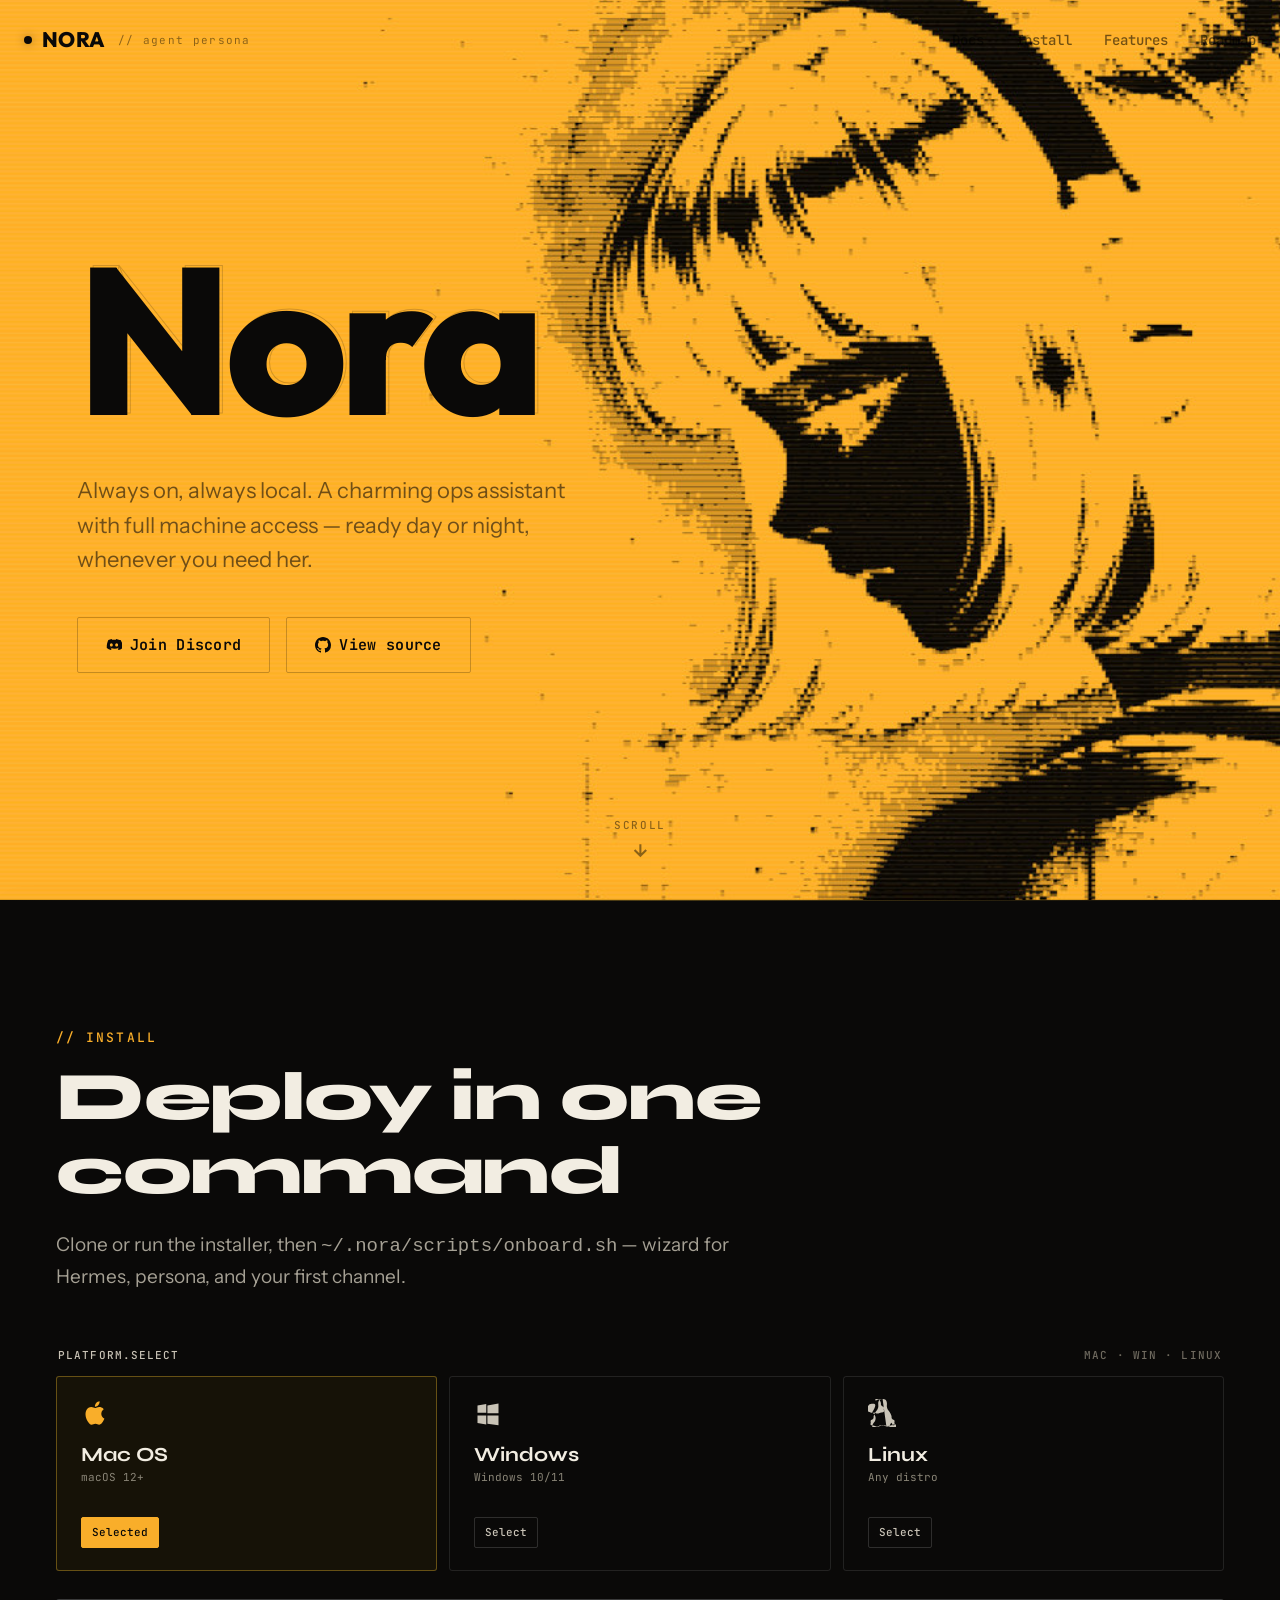
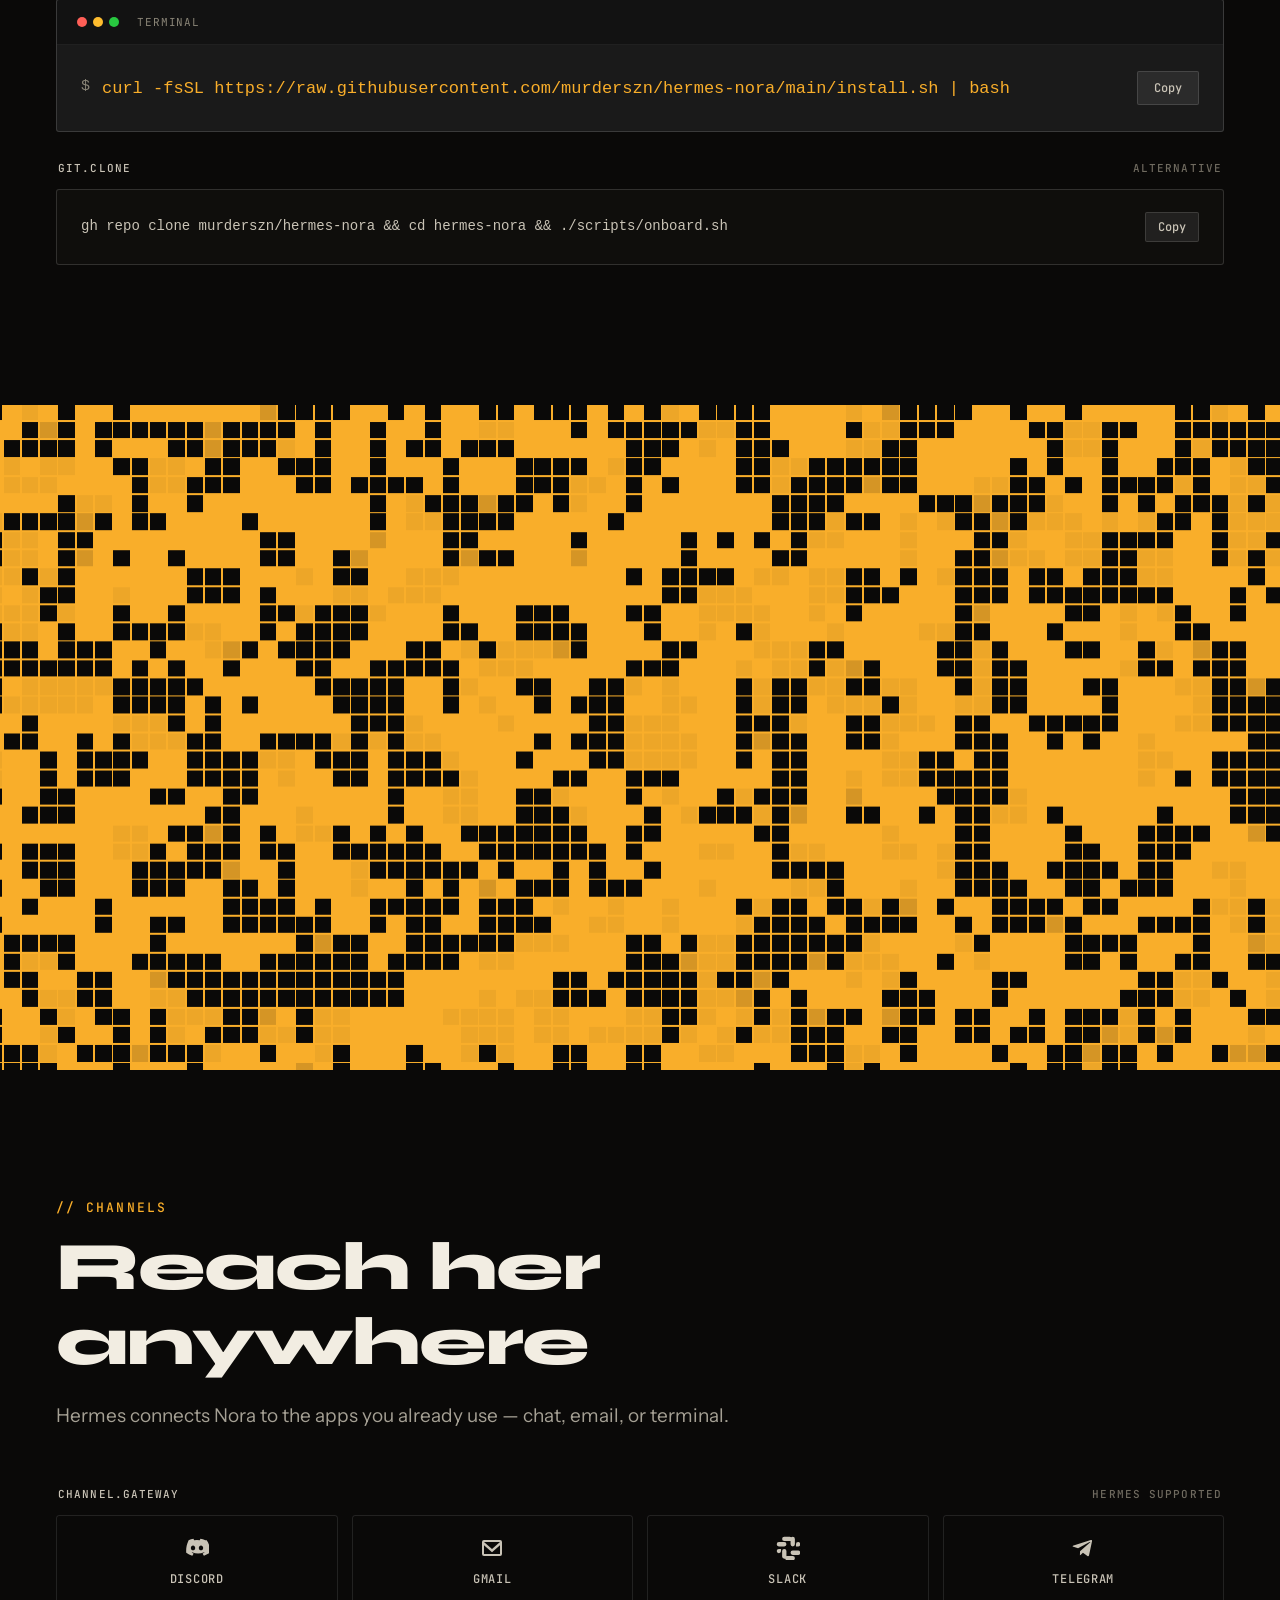
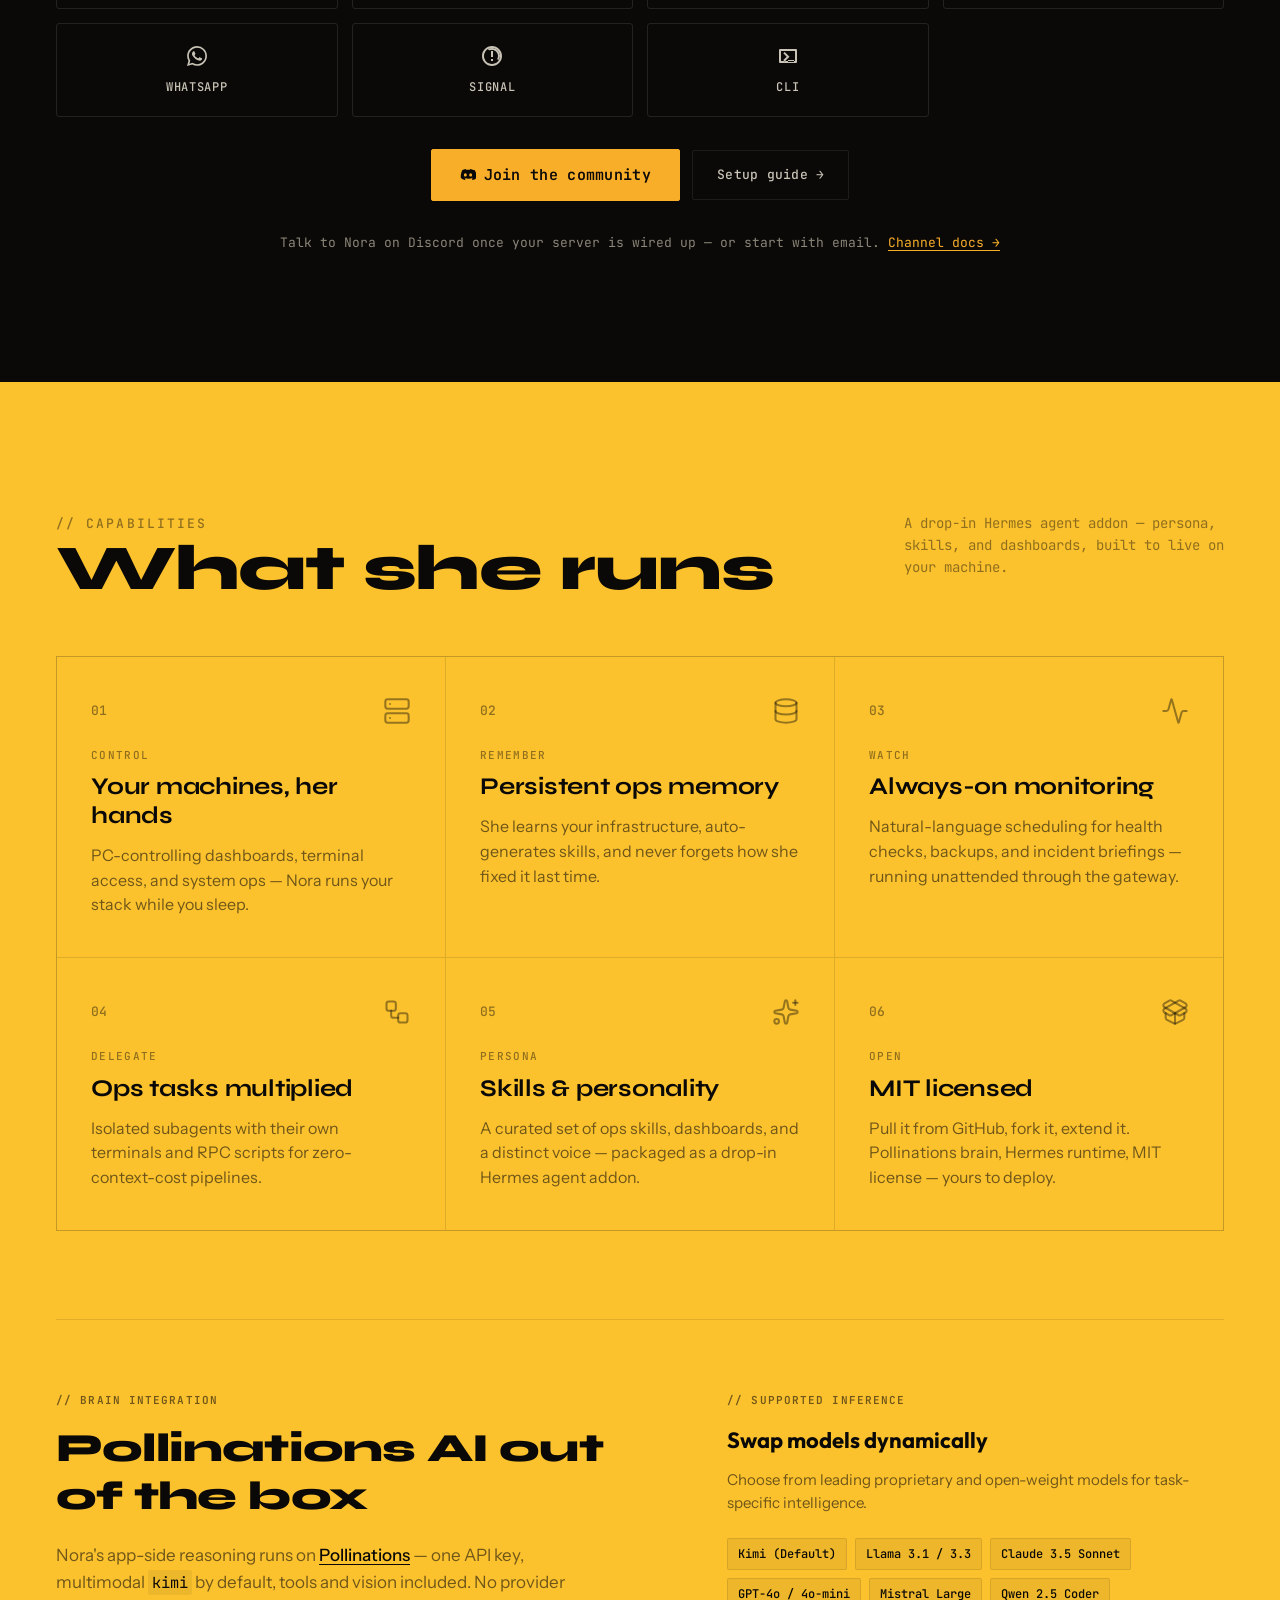
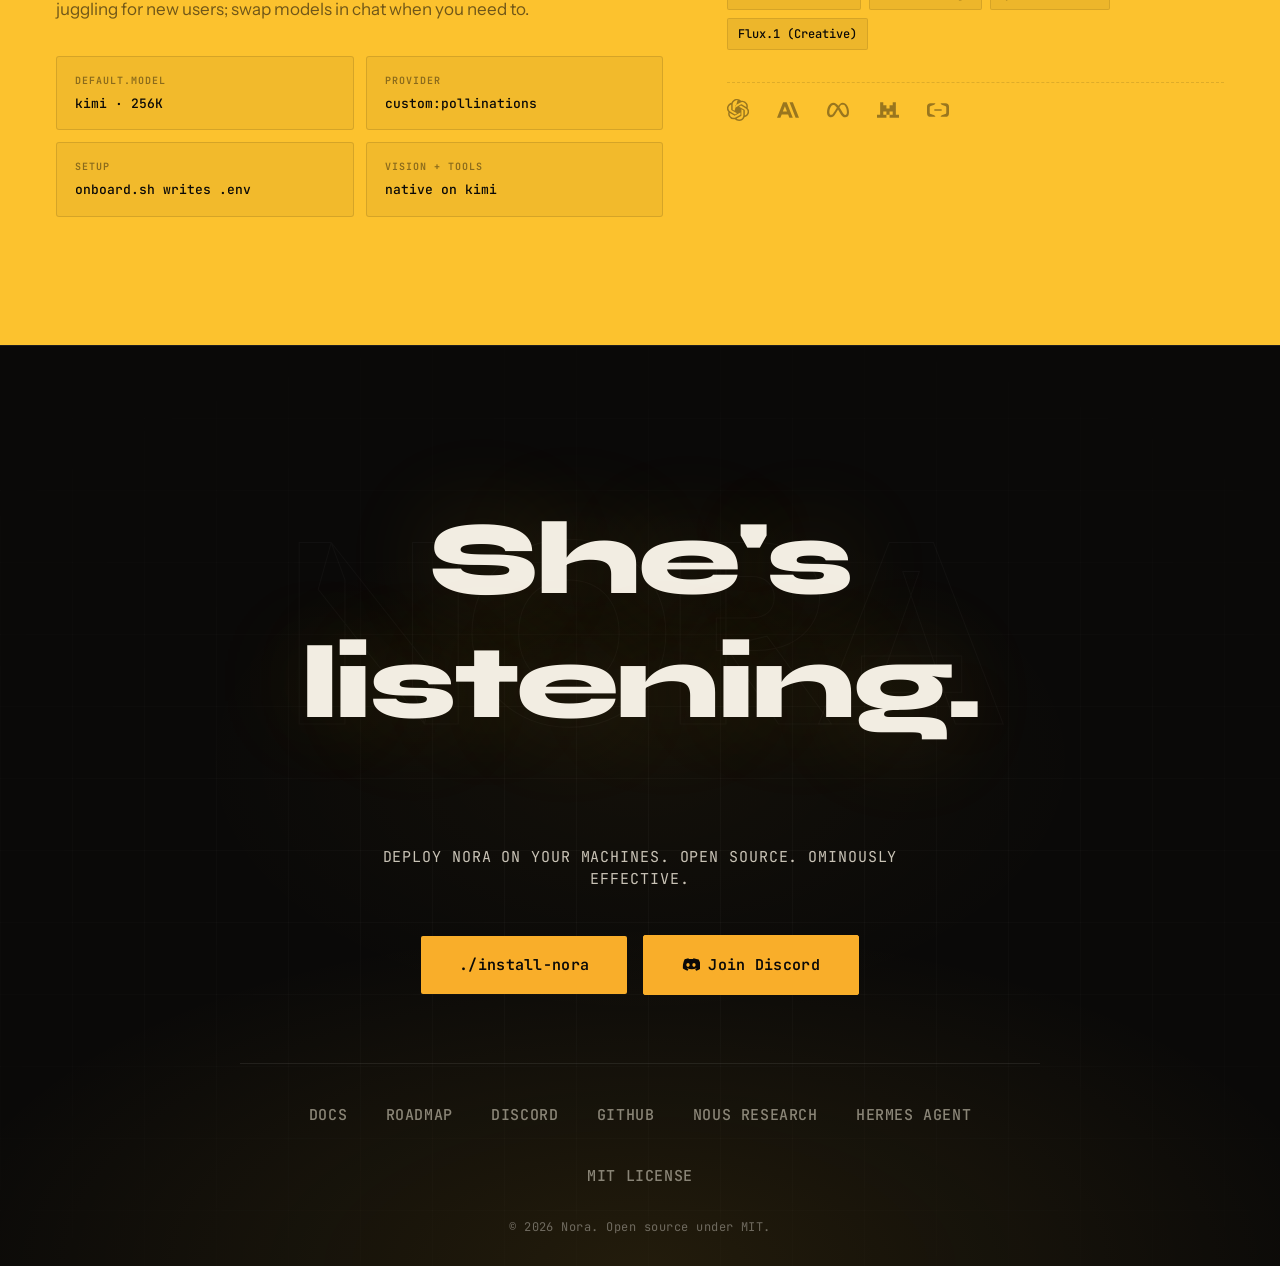
==== commit 7af2de3b: "Fix footer headline descender clipping on listening Give She's listening more line-height, bottom pa" ====
--- a/website/index.html
+++ b/website/index.html
@@ -28,7 +28,7 @@
   <link rel="preconnect" href="https://fonts.googleapis.com">
   <link rel="preconnect" href="https://fonts.gstatic.com" crossorigin>
   <link href="https://fonts.googleapis.com/css2?family=Instrument+Sans:wght@400;500;600;700&family=JetBrains+Mono:wght@400;500;600&family=Outfit:wght@700;800&family=Syne:wght@700;800&display=swap" rel="stylesheet">
-  <link rel="stylesheet" href="styles.css?v=41">
+  <link rel="stylesheet" href="styles.css?v=42">
   <script type="application/ld+json">
   {
     "@context": "https://schema.org",
--- a/website/styles.css
+++ b/website/styles.css
@@ -1054,7 +1054,7 @@
   position: relative;
   z-index: 1;
   width: 100%;
-  height: clamp(200px, 26vw, 360px);
+  height: clamp(400px, 52vw, 720px);
   overflow: hidden;
   background: var(--yellow);
   margin-top: -4px;
@@ -1063,7 +1063,8 @@
 .shader-banner-canvas {
   display: block;
   width: 100%;
-  height: 100%;
+  height: calc(100% + 2px);
+  margin-top: -1px;
 }
 
 .shader-banner--fallback {
@@ -1560,7 +1561,8 @@
   align-items: center;
   justify-content: center;
   width: 100%;
-  padding: clamp(0.5rem, 3vw, 1.5rem) 0;
+  padding: clamp(0.5rem, 3vw, 1.5rem) 0 clamp(1.25rem, 5vw, 2.5rem);
+  overflow: visible;
 }
 
 .footer-watermark {
@@ -1582,11 +1584,11 @@
   font-family: var(--font-display);
   font-size: clamp(3rem, 9vw, 6.5rem);
   font-weight: 800;
-  line-height: 1.08;
+  line-height: 1.2;
   letter-spacing: -0.03em;
   color: var(--text-on-dark);
   text-shadow: 0 0 100px rgba(var(--yellow-rgb), 0.18);
-  padding-bottom: 0.05em;
+  padding-bottom: 0.14em;
   overflow: visible;
 }
 
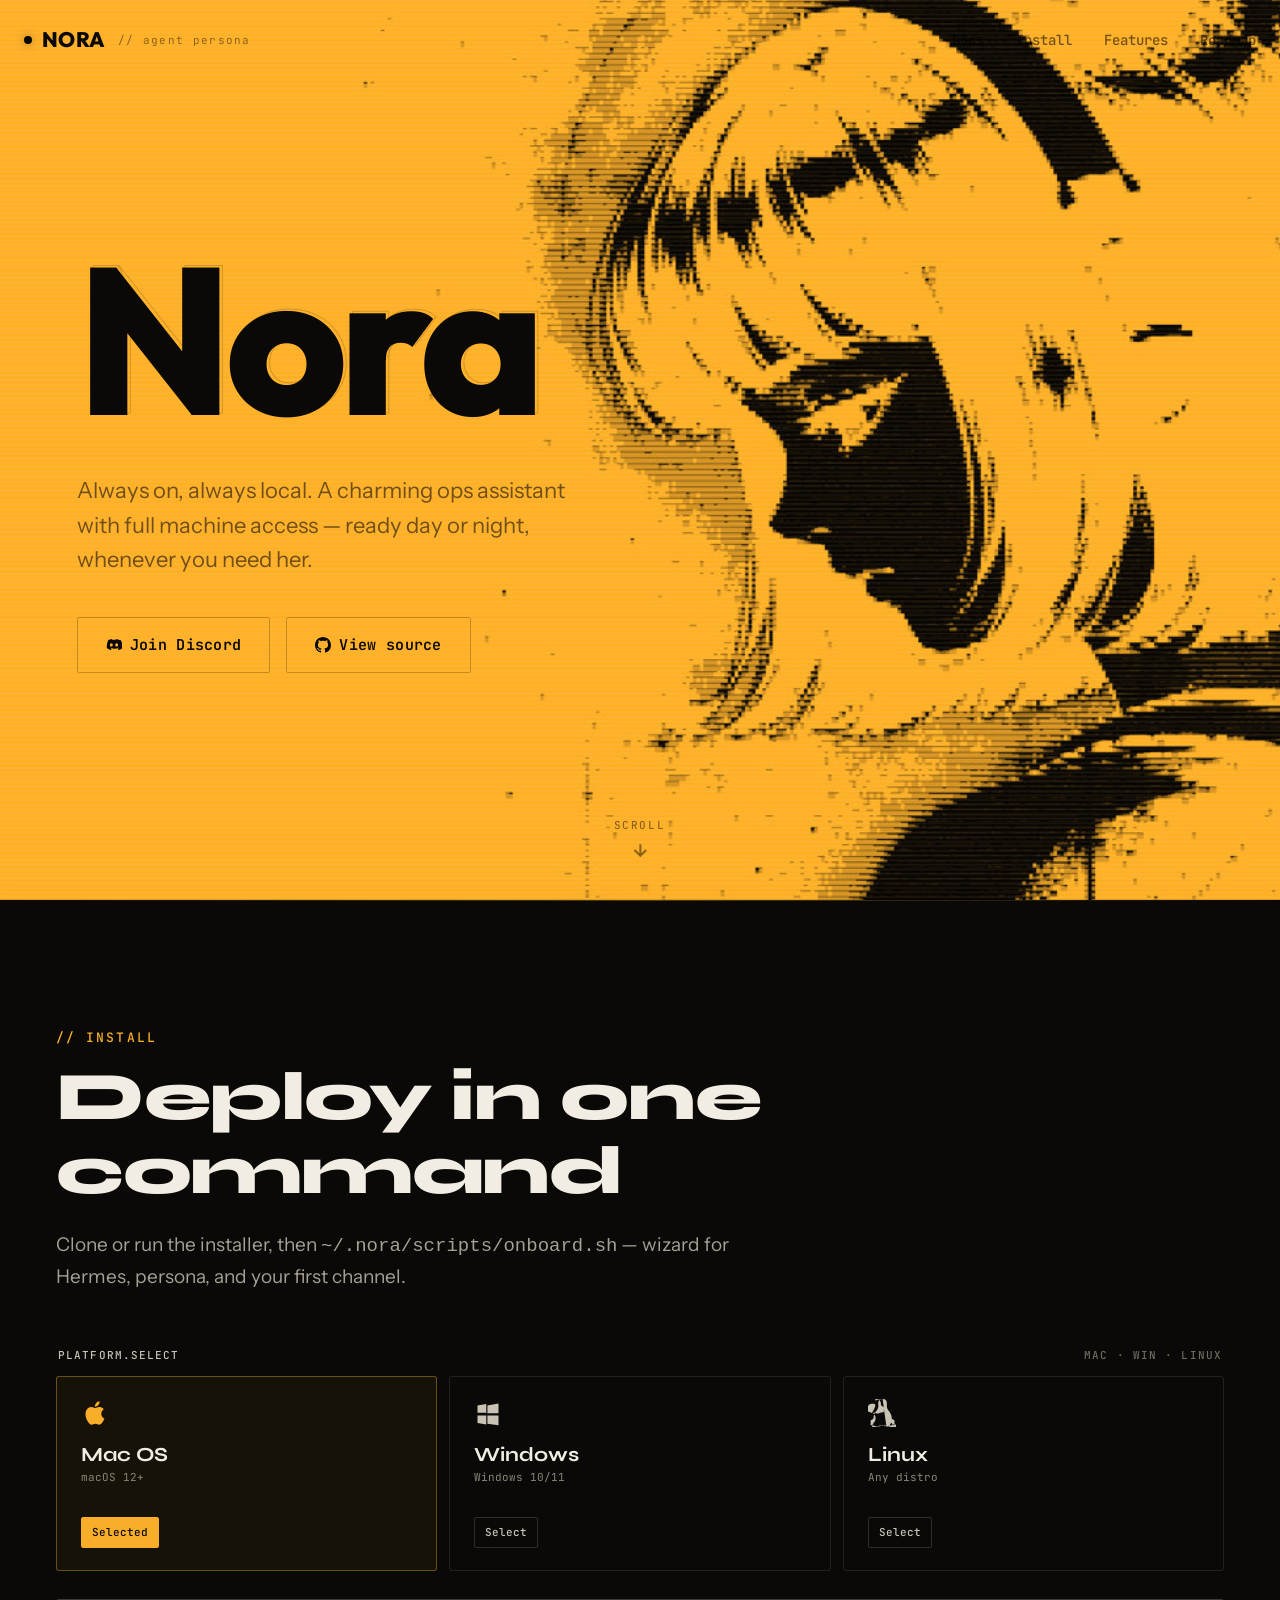
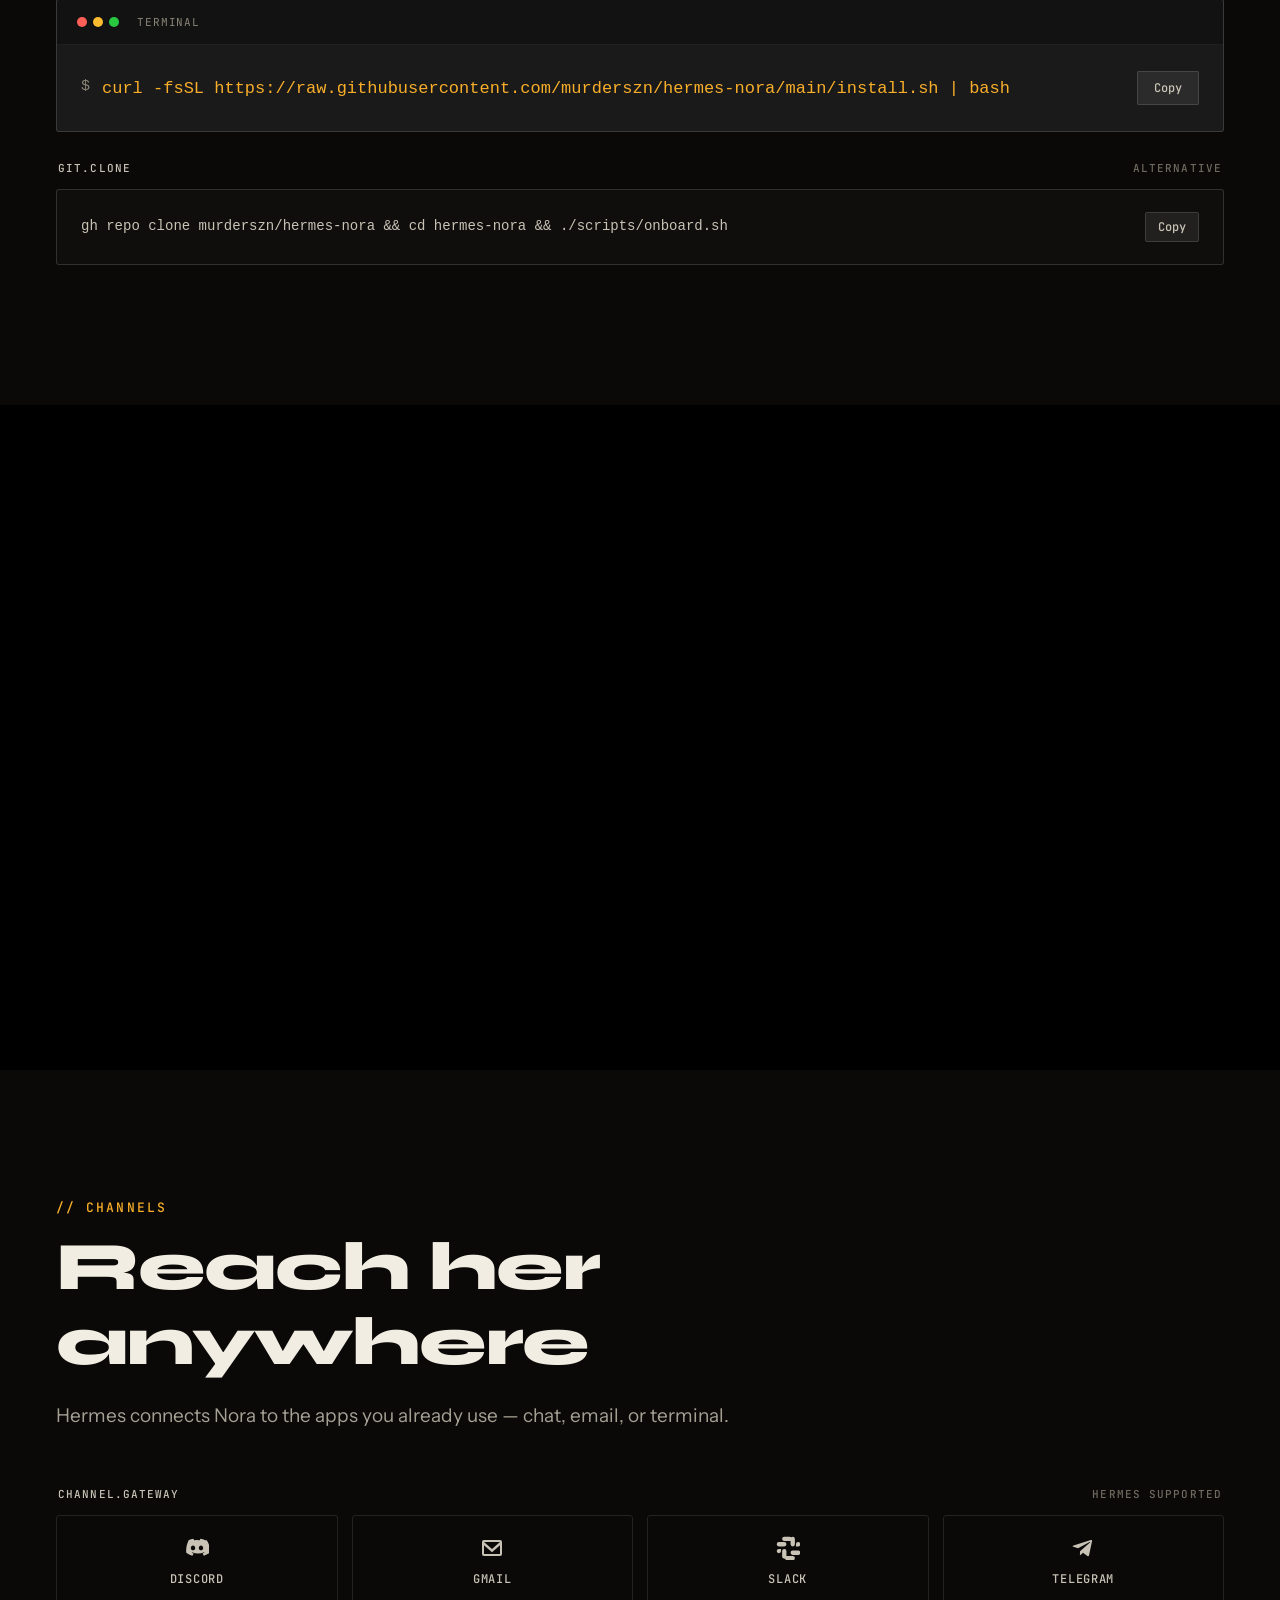
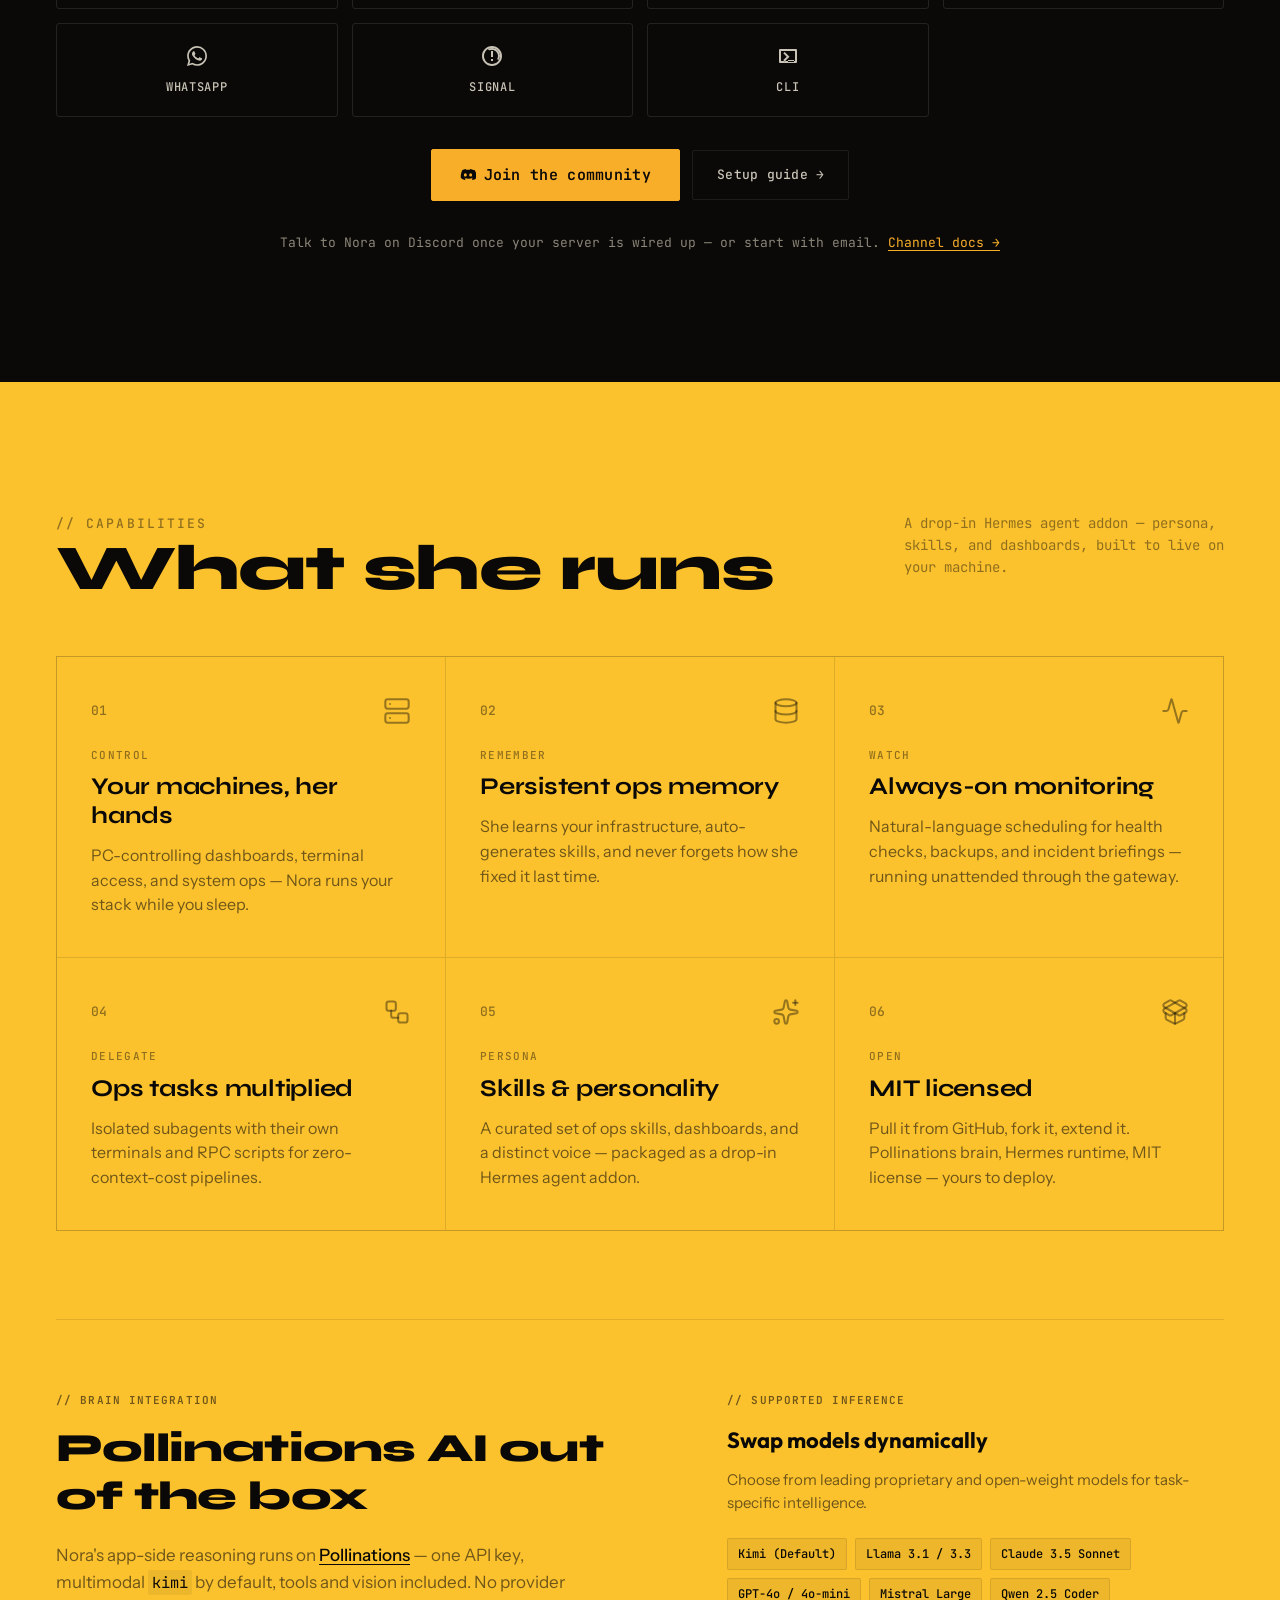
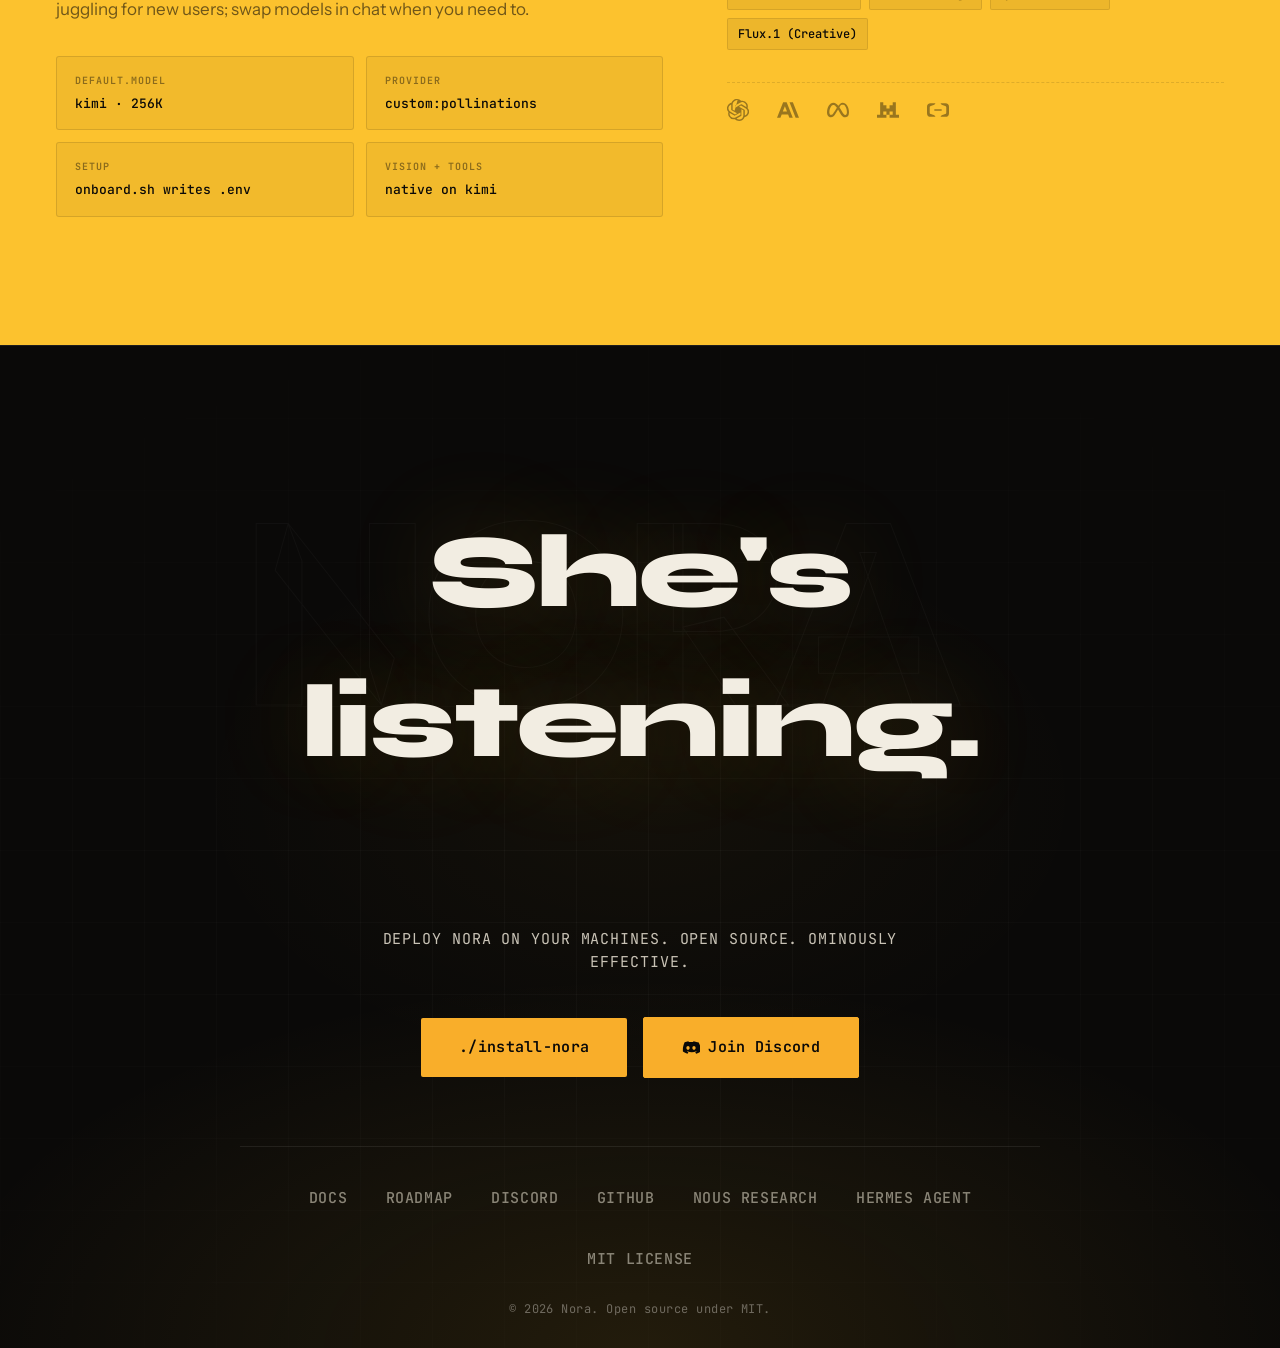
==== commit 78a180df: "Fix footer g descender clipped by flex layout Replace footer-hero flex centering with text-align, lo" ====
--- a/website/index.html
+++ b/website/index.html
@@ -28,7 +28,7 @@
   <link rel="preconnect" href="https://fonts.googleapis.com">
   <link rel="preconnect" href="https://fonts.gstatic.com" crossorigin>
   <link href="https://fonts.googleapis.com/css2?family=Instrument+Sans:wght@400;500;600;700&family=JetBrains+Mono:wght@400;500;600&family=Outfit:wght@700;800&family=Syne:wght@700;800&display=swap" rel="stylesheet">
-  <link rel="stylesheet" href="styles.css?v=42">
+  <link rel="stylesheet" href="styles.css?v=43">
   <script type="application/ld+json">
   {
     "@context": "https://schema.org",
--- a/website/styles.css
+++ b/website/styles.css
@@ -1498,7 +1498,8 @@
   position: relative;
   border-top: 1px solid var(--border-dark);
   background: var(--black);
-  overflow: hidden;
+  overflow-x: clip;
+  overflow-y: visible;
 }
 
 .footer::before {
@@ -1557,11 +1558,10 @@
 
 .footer-hero {
   position: relative;
-  display: flex;
-  align-items: center;
-  justify-content: center;
+  display: block;
   width: 100%;
-  padding: clamp(0.5rem, 3vw, 1.5rem) 0 clamp(1.25rem, 5vw, 2.5rem);
+  text-align: center;
+  padding: clamp(0.5rem, 3vw, 1.5rem) 0 clamp(2rem, 6vw, 3.5rem);
   overflow: visible;
 }
 
@@ -1581,14 +1581,15 @@
 
 .footer-headline {
   position: relative;
+  display: inline-block;
   font-family: var(--font-display);
   font-size: clamp(3rem, 9vw, 6.5rem);
   font-weight: 800;
-  line-height: 1.2;
+  line-height: 1.45;
   letter-spacing: -0.03em;
   color: var(--text-on-dark);
   text-shadow: 0 0 100px rgba(var(--yellow-rgb), 0.18);
-  padding-bottom: 0.14em;
+  padding-bottom: 0.28em;
   overflow: visible;
 }
 
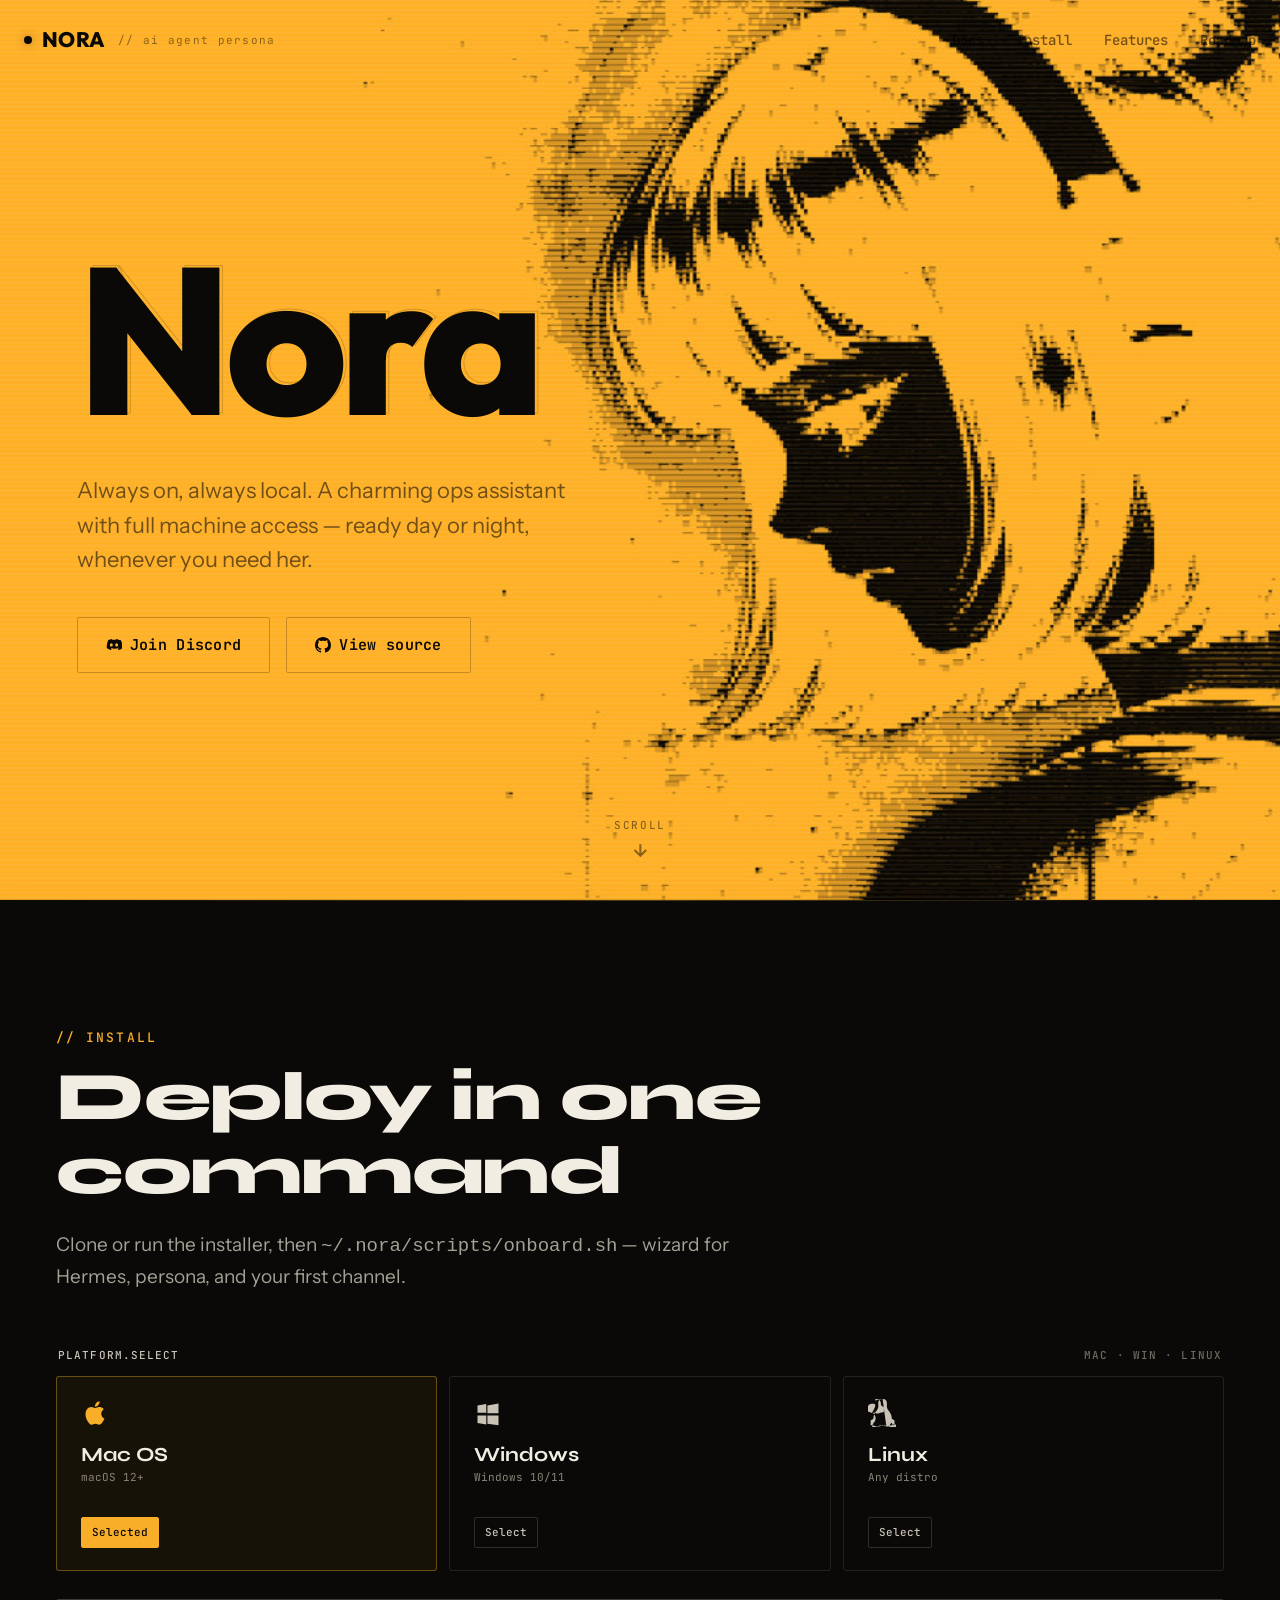
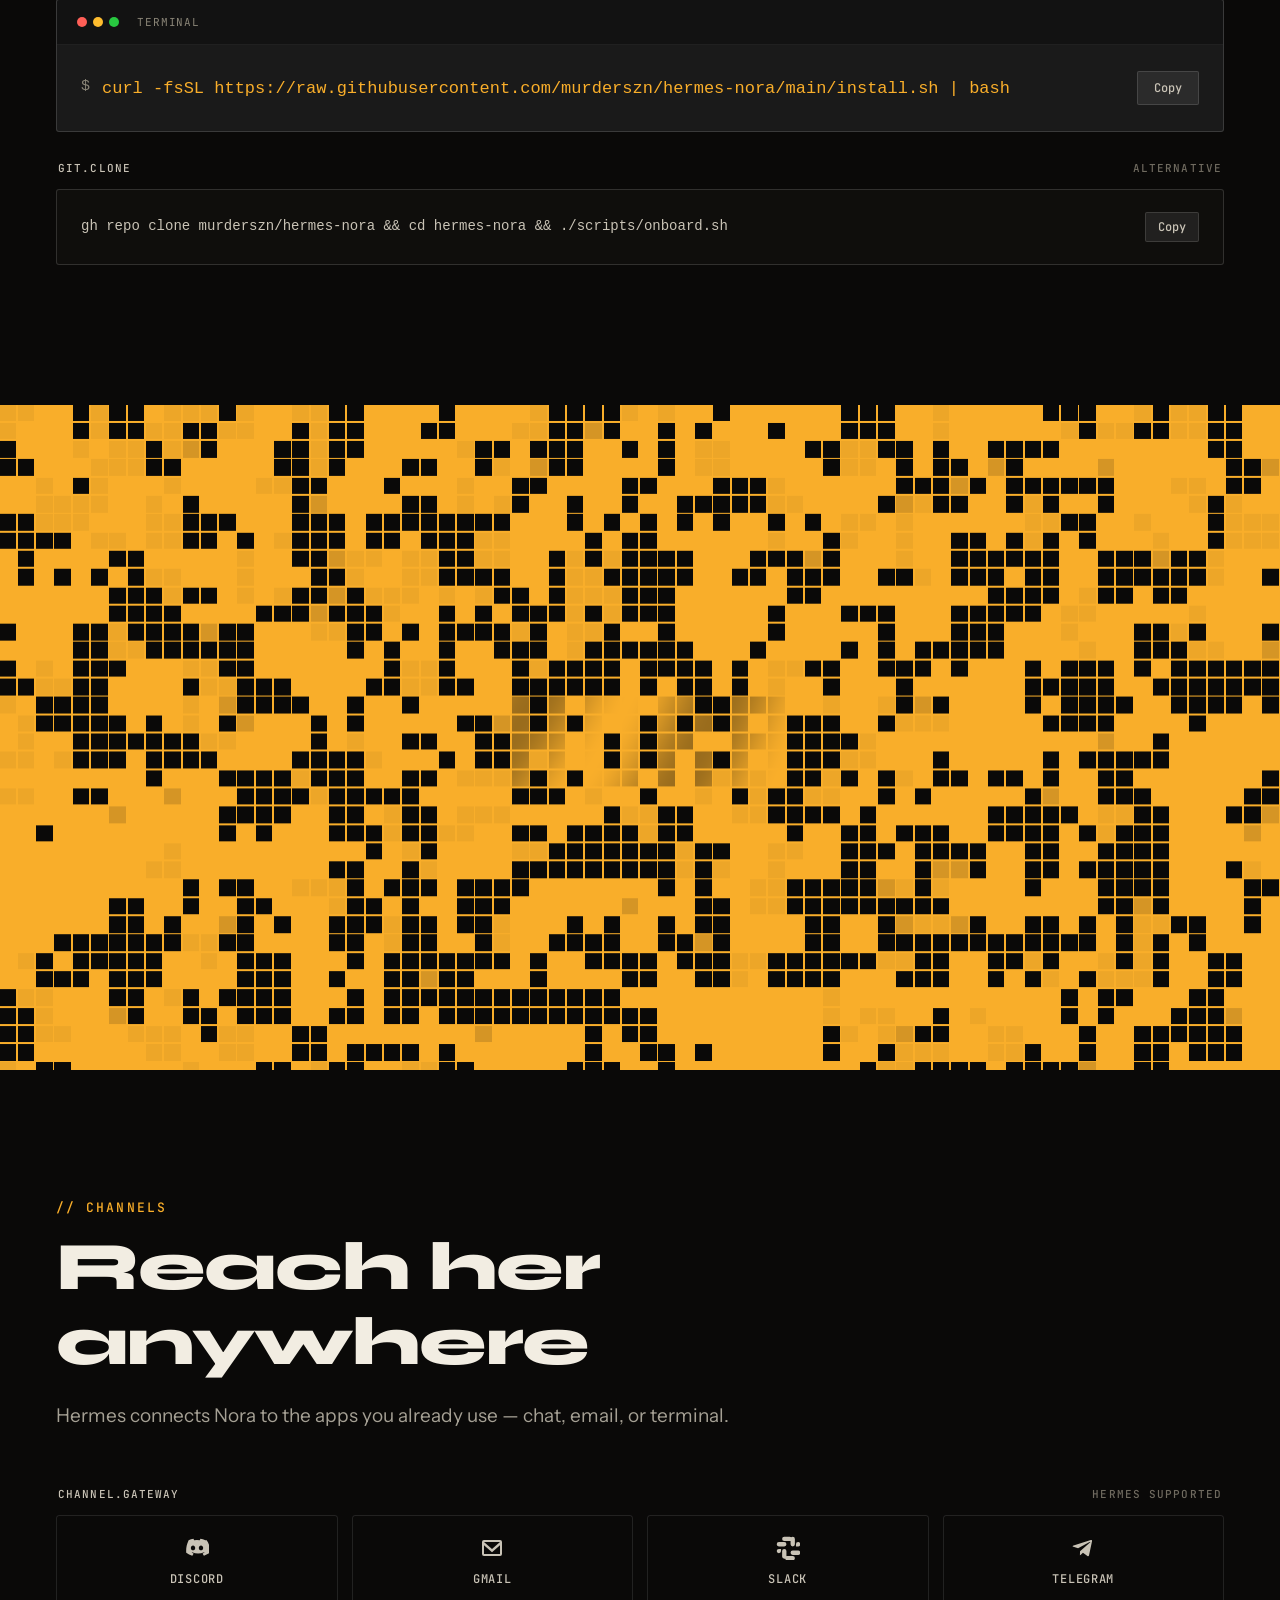
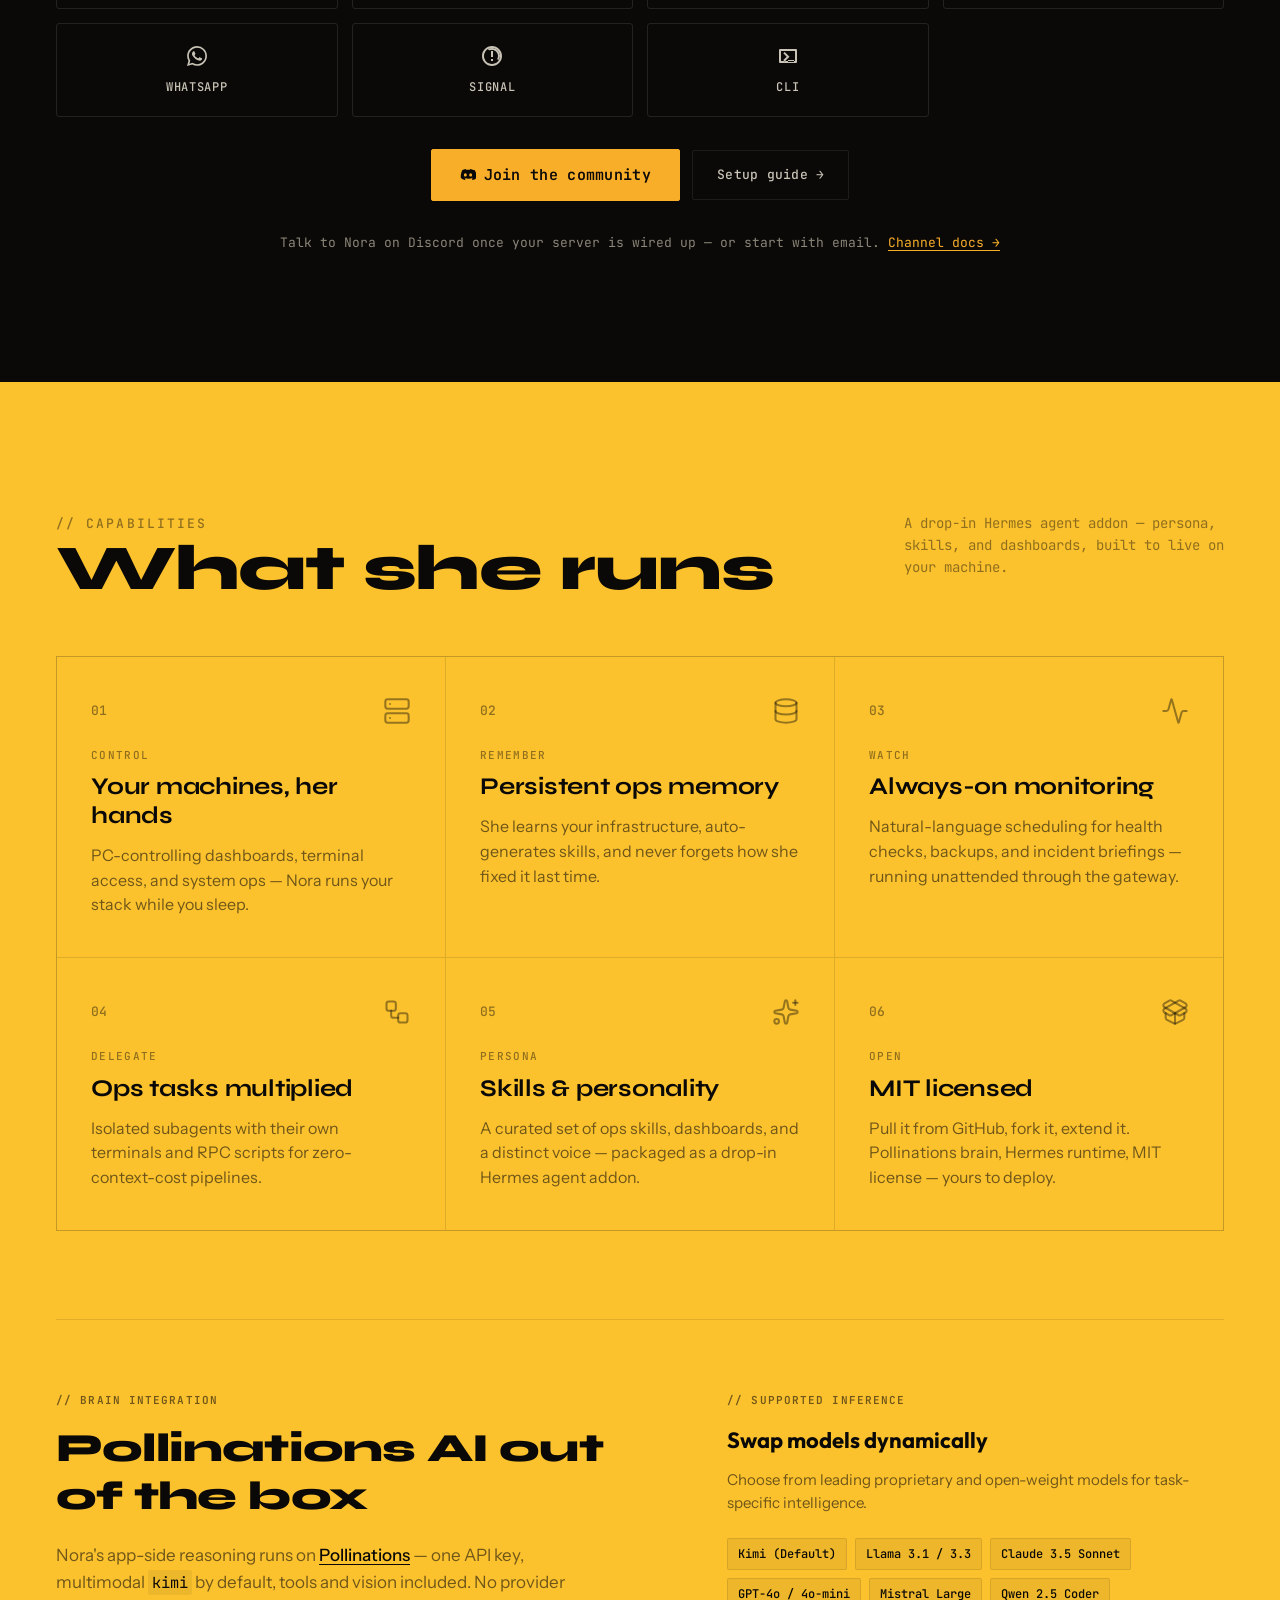
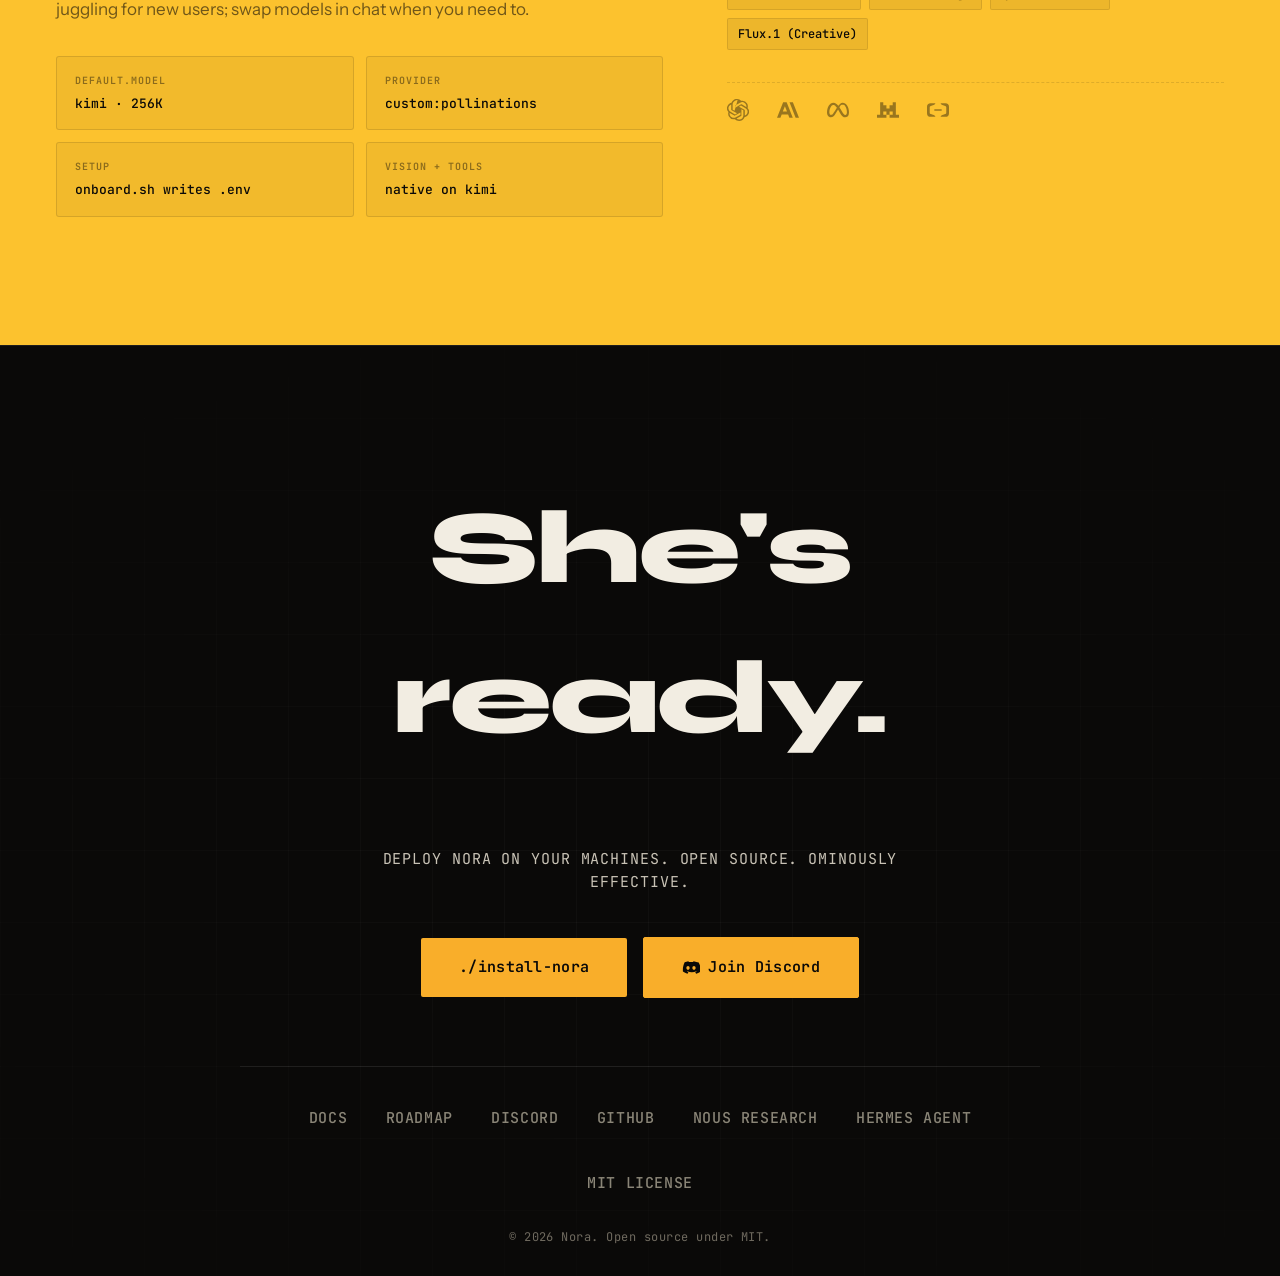
==== commit 038902b4: "Update shader, layout, navbar title, footer phrase, and add preview screenshot" ====
--- a/website/index.html
+++ b/website/index.html
@@ -75,7 +75,7 @@
     <a href="#top" class="nav-logo" aria-label="Nora — back to top">
       <span class="nav-logo-dot" aria-hidden="true"></span>
       <span class="nav-logo-text">NORA</span>
-      <span class="nav-logo-sub">// agent persona</span>
+      <span class="nav-logo-sub">// ai agent persona</span>
     </a>
     <div class="nav-links">
       <a href="docs.html">Docs</a>
@@ -414,10 +414,7 @@
     <footer class="footer reveal-on-scroll">
       <div class="footer-scene">
         <div class="footer-inner">
-          <div class="footer-hero">
-            <span class="footer-watermark" aria-hidden="true">NORA</span>
-            <h2 class="footer-headline">She's listening.</h2>
-          </div>
+          <h2 class="footer-headline">She's ready.</h2>
           <p class="footer-tagline">Deploy Nora on your machines. Open source. Ominously effective.</p>
           <div class="footer-actions">
             <a href="#install" class="btn btn-primary btn-lg btn-mono" data-scroll-target="install">./install-nora</a>
--- a/website/styles.css
+++ b/website/styles.css
@@ -1063,8 +1063,7 @@
 .shader-banner-canvas {
   display: block;
   width: 100%;
-  height: calc(100% + 2px);
-  margin-top: -1px;
+  height: 100%;
 }
 
 .shader-banner--fallback {
@@ -1518,9 +1517,6 @@
   content: '';
   position: absolute;
   inset: 0;
-  background:
-    radial-gradient(ellipse 90% 60% at 50% 100%, rgba(var(--yellow-rgb), 0.1) 0%, transparent 62%),
-    radial-gradient(ellipse 50% 40% at 50% 45%, rgba(var(--yellow-rgb), 0.04) 0%, transparent 70%);
   pointer-events: none;
 }
 
@@ -1588,7 +1584,6 @@
   line-height: 1.45;
   letter-spacing: -0.03em;
   color: var(--text-on-dark);
-  text-shadow: 0 0 100px rgba(var(--yellow-rgb), 0.18);
   padding-bottom: 0.28em;
   overflow: visible;
 }
@@ -1629,10 +1624,12 @@
   font-family: var(--font-mono);
   font-size: clamp(0.8125rem, 1.6vw, 0.9375rem);
   font-weight: 500;
+  line-height: 1.5;
   letter-spacing: 0.04em;
   text-transform: uppercase;
   color: var(--gray);
   transition: color 0.2s;
+  padding-bottom: 4px;
 }
 
 .footer-links a:hover {
